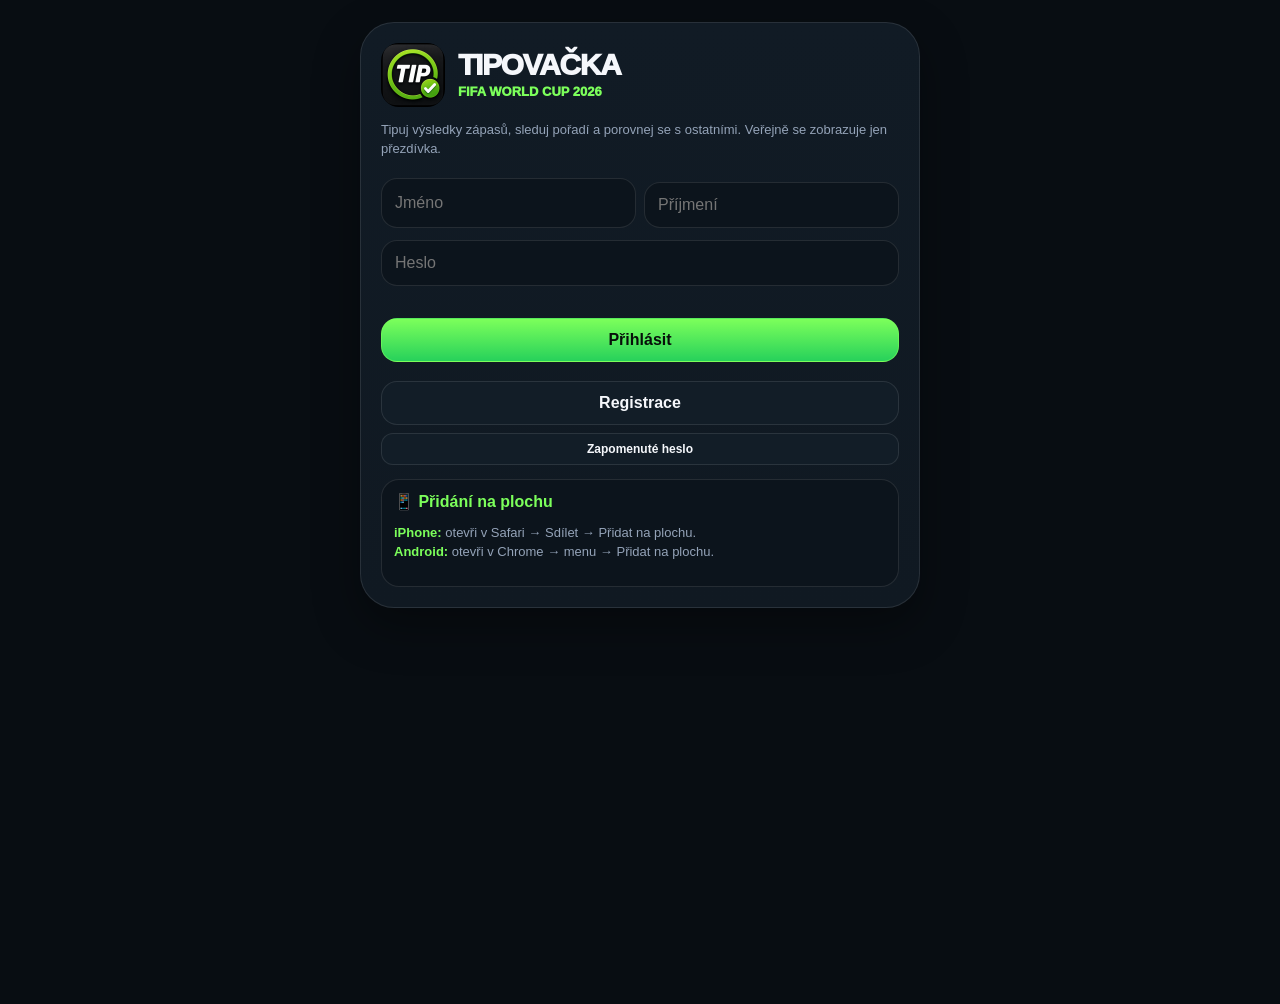
==== public/index.html @ 7864eb92 "Add files via upload" ====
<!doctype html>
<html lang="cs"><head><meta charset="utf-8"><meta name="viewport" content="width=device-width,initial-scale=1,maximum-scale=1,user-scalable=no,viewport-fit=cover"><meta name="theme-color" content="#080d12"><title>Tipovačka MS 2026</title><link rel="manifest" href="manifest.json?v=62"><link rel="icon" href="favicon.ico?v=62"><link rel="icon" type="image/png" sizes="32x32" href="icons/favicon-32.png?v=62"><link rel="apple-touch-icon" sizes="180x180" href="icons/apple-touch-icon.png?v=62"><style>
:root{--bg:#080d12;--bg2:#0b1118;--panel:#101922;--panel2:#0e171f;--card:#111b25;--text:#f5f7fb;--muted:#94a3b8;--line:rgba(255,255,255,.10);--green:#27d15b;--green2:#7cff5b;--danger:#ff5b6b;--warn:#ffd166;--shadow:0 18px 46px rgba(0,0,0,.35);--radius:24px}*{box-sizing:border-box}html,body{margin:0;min-height:100%;background:var(--bg);color:var(--text);font-family:-apple-system,BlinkMacSystemFont,"SF Pro Display","Segoe UI",Arial,sans-serif}body{padding-bottom:104px}.app{max-width:1100px;margin:0 auto}.hide{display:none!important}button,input,select,textarea{font:inherit}button{cursor:pointer}.muted,.note{color:var(--muted)}.note{font-size:13px;line-height:1.45}.top{position:sticky;top:0;z-index:30;background:linear-gradient(180deg,#070c12,#081018);border-bottom:1px solid rgba(124,255,91,.22);box-shadow:0 12px 36px rgba(0,0,0,.38);padding:12px 14px 10px}.top-inner{max-width:1100px;margin:auto;display:grid;grid-template-columns:minmax(0,1fr) auto;gap:14px;align-items:center}.brand{display:flex;align-items:center;gap:13px;min-width:0}.brand img{width:58px;height:58px;border-radius:16px;object-fit:cover;flex:0 0 auto}.brand-title{font-size:31px;line-height:.96;font-weight:950;letter-spacing:-.045em;text-transform:uppercase;white-space:nowrap}.brand-sub{font-size:15px;color:var(--green2);font-weight:950;text-transform:uppercase;white-space:nowrap;overflow:hidden;text-overflow:ellipsis;margin-top:5px}.header-meta{display:flex;align-items:center;justify-content:flex-end;gap:18px;text-align:right}.meta-block{min-width:0}.meta-label{font-size:11px;color:var(--muted);font-weight:800;text-transform:uppercase;letter-spacing:.08em}.meta-value{font-size:17px;font-weight:950;line-height:1.1;white-space:nowrap;overflow:hidden;text-overflow:ellipsis;max-width:180px}.meta-value.green{color:var(--green2)}.top-stats{grid-column:1/-1;display:grid;grid-template-columns:repeat(4,1fr);border-top:1px solid var(--line);padding-top:11px;margin-top:2px}.stat-chip{text-align:center;border-right:1px solid var(--line);min-width:0}.stat-chip:last-child{border-right:0}.stat-chip strong{display:block;color:var(--green2);font-size:18px;line-height:1.1}.stat-chip span{display:block;color:var(--muted);font-size:11px;margin-top:3px}.card{background:linear-gradient(180deg,var(--card),var(--panel2));border:1px solid var(--line);border-radius:var(--radius);box-shadow:none;padding:16px;margin:12px 14px}.cards{display:grid;grid-template-columns:repeat(3,1fr);gap:12px;margin:14px}.mini{margin:0}.mini b{font-size:26px;color:#fff}.mini span{display:block;color:var(--muted);font-size:12px;margin-top:4px}.title{font-size:22px;font-weight:950;letter-spacing:-.02em;margin:0 0 12px}.section-title{font-size:20px;font-weight:950;margin:4px 14px 0}.input{width:100%;border:1px solid var(--line);background:#0c141c;color:var(--text);border-radius:16px;padding:13px;margin:6px 0;outline:none}.input:focus{border-color:rgba(124,255,91,.75);box-shadow:0 0 0 4px rgba(39,209,91,.12)}textarea.input{min-height:120px}.btn{border:1px solid var(--line);border-radius:16px;padding:12px 14px;background:#121d27;color:var(--text);font-weight:900}.btn.primary,.btn.active{background:linear-gradient(180deg,var(--green2),var(--green));color:#07100a;border-color:rgba(124,255,91,.55)}.btn.danger{background:rgba(255,91,107,.14);color:#ff9aa4}.btn.good{background:rgba(39,209,91,.14);color:var(--green2)}.btn.small{padding:8px 10px;border-radius:12px;font-size:12px}.btn:disabled{opacity:.45;cursor:not-allowed}.full{width:100%}.grid2{display:grid;grid-template-columns:1fr 1fr;gap:8px}.grid3{display:grid;grid-template-columns:repeat(3,1fr);gap:8px}.notice{border:1px solid rgba(246,193,75,.35);background:rgba(246,193,75,.10);color:#ffe0a3;border-radius:18px;padding:12px;line-height:1.45}.ok{border-color:rgba(39,209,91,.35);background:rgba(39,209,91,.12);color:var(--green2)}.bad{border-color:rgba(255,91,107,.35);background:rgba(255,91,107,.12);color:#ff9aa4}.login{min-height:100vh;display:grid;place-items:center;padding:18px}.login-card{width:100%;max-width:500px;background:linear-gradient(180deg,var(--card),var(--panel));border:1px solid var(--line);border-radius:34px;box-shadow:var(--shadow);padding:20px}.login-logo{display:block;width:92px;height:92px;border-radius:24px;margin:0 auto 12px}.center{text-align:center}.filters-card{padding:12px}.filter-grid{display:grid;grid-template-columns:repeat(5,1fr);gap:7px}.filter-grid .btn{padding:9px 6px;font-size:12px;border-radius:14px}.phase-select{margin-top:8px}.match{position:relative;border:1px solid var(--line);border-radius:24px;padding:14px;margin:12px 0;background:#0e1720}.match.tipped{border-color:rgba(39,209,91,.42)}.match-state{position:absolute;right:12px;top:12px;font-size:11px;font-weight:950;border-radius:999px;padding:5px 9px;background:rgba(255,255,255,.07);color:var(--muted)}.match.tipped .match-state{background:rgba(39,209,91,.16);color:var(--green2)}.match-head{display:flex;gap:8px;align-items:center;justify-content:space-between;padding-right:82px}.badge{display:inline-flex;border-radius:999px;padding:5px 10px;font-size:12px;font-weight:900}.open{background:rgba(39,209,91,.14);color:var(--green2)}.locked{background:rgba(246,193,75,.14);color:#ffd987}.done{background:rgba(148,163,184,.16);color:#cbd5e1}.teams{display:grid;grid-template-columns:1fr auto 1fr;gap:10px;align-items:center;margin:16px 0}.team{text-align:center;font-weight:950}.flag{font-size:32px;margin-bottom:4px}.score{font-size:26px;font-weight:950;color:var(--green2);min-width:54px;text-align:center}.exact{display:grid;grid-template-columns:1fr auto 1fr;gap:8px;align-items:center;margin-bottom:14px}.stepper{display:grid;grid-template-columns:auto 1fr auto;gap:6px;align-items:center}.stepper button{padding:10px 12px}.stepper-value{text-align:center;background:var(--bg);border:1px solid var(--line);border-radius:14px;padding:10px;font-weight:950}.saved-tip{margin-top:12px;border:1px solid rgba(39,209,91,.30);background:rgba(39,209,91,.10);color:var(--green2);border-radius:16px;padding:10px;text-align:center;font-weight:900}.tip-actions{margin-top:12px}.others{margin-top:10px;background:#090f15;border:1px solid var(--line);border-radius:16px;padding:10px}.others-row{display:flex;justify-content:space-between;border-bottom:1px solid var(--line);padding:7px 0}.others-row:last-child{border-bottom:0}.win{color:var(--green2)}.exact-hit{color:#ffd987}.bottom{position:fixed;bottom:10px;left:50%;transform:translateX(-50%);width:min(980px,calc(100% - 16px));display:grid;grid-template-columns:repeat(5,1fr);gap:6px;padding:8px;background:rgba(13,20,27,.92);border:1px solid var(--line);backdrop-filter:blur(20px);box-shadow:var(--shadow);border-radius:24px;z-index:40}.bottom button{height:58px;border:0;background:transparent;color:var(--muted);border-radius:18px;display:flex;flex-direction:column;align-items:center;justify-content:center;gap:4px;font-size:11px;font-weight:900}.bottom .on{background:linear-gradient(180deg,rgba(39,209,91,.18),rgba(39,209,91,.08));box-shadow:inset 0 0 0 1px rgba(124,255,91,.20);color:var(--green2)}.bottom svg{width:23px;height:23px;stroke:currentColor;fill:none;stroke-width:2.35;stroke-linecap:round;stroke-linejoin:round}.rank{display:flex;align-items:center;gap:12px;border-bottom:1px solid var(--line);padding:12px 0}.rank:last-child{border-bottom:0}.grow{flex:1;min-width:0}.points{font-weight:950;font-size:18px;color:var(--green2)}.medal{font-size:28px;width:40px;text-align:center;flex:0 0 auto}.public-name{font-weight:950}.role{display:inline-flex;border-radius:999px;border:1px solid var(--line);padding:4px 8px;font-size:12px;font-weight:900}.role.admin,.role.superadmin{color:#ffd987}.role.player{color:var(--green2)}.profile-head{display:flex;align-items:center;gap:14px}.profile-head img{width:76px;height:76px;border-radius:22px}.profile-name{font-size:30px;font-weight:950;letter-spacing:-.04em}.profile-grid{display:grid;grid-template-columns:repeat(4,1fr);gap:10px}.profile-stat{background:#0c141c;border:1px solid var(--line);border-radius:20px;padding:14px}.profile-stat b{font-size:24px;color:var(--green2)}.profile-stat span{display:block;color:var(--muted);font-size:12px;margin-top:4px}.admin-list{display:grid;gap:10px}.admin-row{border:1px solid var(--line);border-radius:18px;padding:12px;background:#0c141c}.admin-actions{display:flex;flex-wrap:wrap;gap:6px;margin-top:10px}.table-wrap{overflow:auto}.server-error{max-width:780px;margin:18px auto}.server-error code{background:#05090d;border:1px solid var(--line);border-radius:8px;padding:2px 5px}@media(max-width:760px){body{padding-bottom:96px}.top{padding:10px 10px 8px}.top-inner{grid-template-columns:1fr;gap:8px}.brand img{width:52px;height:52px}.brand-title{font-size:25px}.brand-sub{font-size:12px}.header-meta{justify-content:space-between;text-align:left;background:rgba(255,255,255,.035);border:1px solid var(--line);border-radius:16px;padding:9px 10px;gap:8px}.meta-label{font-size:9px}.meta-value{font-size:14px;max-width:145px}.top-stats{padding-top:9px}.stat-chip strong{font-size:15px}.stat-chip span{font-size:9px}.cards{grid-template-columns:1fr}.card{margin:10px;padding:13px}.grid2,.grid3{grid-template-columns:1fr}.filter-grid{grid-template-columns:repeat(3,1fr)}.match-head{display:block;padding-right:72px}.teams{gap:6px}.team{font-size:12px}.flag{font-size:28px}.score{font-size:22px}.profile-grid{grid-template-columns:repeat(2,1fr)}.bottom{bottom:8px;width:calc(100% - 12px);padding:7px}.bottom button{height:58px;font-size:10px}.bottom svg{width:22px;height:22px}}

/* v33 UX fixes */
html{touch-action:manipulation;-webkit-text-size-adjust:100%}button,.btn,.stepper button{touch-action:manipulation;-webkit-tap-highlight-color:transparent;user-select:none}
.login-card .btn.full{margin-top:9px}.login-card .btn.primary.full{margin-top:14px}
.login-brand{display:flex;align-items:center;justify-content:center;gap:13px;margin-bottom:14px}.login-brand img{width:64px;height:64px;border-radius:18px}.login-brand-title{font-size:30px;font-weight:950;letter-spacing:-.045em;text-transform:uppercase;line-height:.95}.login-brand-sub{font-size:13px;color:var(--green2);font-weight:950;text-transform:uppercase;margin-top:4px}.section-title{display:none!important}
.rank-table{display:grid;gap:0}.rank-head,.rank-row{display:grid;grid-template-columns:44px minmax(0,1fr) 54px 44px 44px 64px;gap:8px;align-items:center;border-bottom:1px solid var(--line);padding:10px 0}.rank-head{color:var(--muted);font-size:11px;font-weight:900;text-transform:uppercase;letter-spacing:.05em}.rank-row:last-child{border-bottom:0}.rank-nick{font-weight:950;white-space:nowrap;overflow:hidden;text-overflow:ellipsis}.rank-cell{text-align:right;font-weight:900}.rank-total{color:var(--green2);font-size:17px}.profile-list{display:grid;gap:9px}.profile-item{display:flex;justify-content:space-between;gap:12px;border-bottom:1px solid var(--line);padding:10px 0}.profile-item:last-child{border-bottom:0}.profile-item span{color:var(--muted)}.profile-item b{text-align:right;white-space:nowrap;overflow:hidden;text-overflow:ellipsis;max-width:65%}.rules-content{line-height:1.65;color:#d9e2ec}.rules-content h1,.rules-content h2,.rules-content h3{color:white}.rules-content ul{padding-left:20px}.match-state{top:48px}.match-head{padding-right:0!important}.badge.open{background:rgba(39,209,91,.12);color:var(--green2)}
.bottom{grid-template-columns:repeat(auto-fit,minmax(0,1fr))!important}
@media(max-width:760px){.rank-head,.rank-row{grid-template-columns:34px minmax(0,1fr) 42px 34px 34px 50px;gap:5px}.rank-head{font-size:9px}.rank-nick{font-size:14px}.rank-cell{font-size:12px}.rank-total{font-size:14px}.login-brand img{width:58px;height:58px}.login-brand-title{font-size:25px}.match-state{top:44px}}

/* v34 fixes */
.loader{display:inline-flex;align-items:center;gap:8px}.loader:after{content:"";width:14px;height:14px;border:2px solid rgba(7,16,10,.35);border-top-color:#07100a;border-radius:50%;animation:spin .7s linear infinite}@keyframes spin{to{transform:rotate(360deg)}}
.btn.is-loading{opacity:.85;pointer-events:none}.btn.is-loading:after{content:"";display:inline-block;width:14px;height:14px;margin-left:8px;border:2px solid currentColor;border-right-color:transparent;border-radius:50%;vertical-align:-2px;animation:spin .7s linear infinite}
.match-state{display:none!important}.badge.open{background:rgba(39,209,91,.13)!important;color:var(--green2)!important}
.top-stats .stat-chip strong small{font-size:.65em;color:#b8c4ce;font-weight:850}.profile-list.compact .profile-item{padding:8px 0}.profile-list.compact .optional{display:none}
.rank-card{padding-top:0}.rank-table-wrap{max-height:calc(100vh - 260px);overflow:auto;-webkit-overflow-scrolling:touch}.rank-head{position:sticky;top:0;z-index:2;background:#111b25;border-bottom:1px solid rgba(124,255,91,.35)}
.rank-head,.rank-row{grid-template-columns:38px minmax(0,1fr) 68px 58px 58px 70px}.rank-cell small{display:block;color:var(--muted);font-size:10px;font-weight:800}.winner-hit{color:var(--green2)}.exact-hit2{color:#ffd987}.rank-nick{min-width:0}
.phase-tools{display:grid;gap:10px}.phase-row{display:grid;grid-template-columns:1.2fr 1fr 1fr auto;gap:8px;align-items:center;border:1px solid var(--line);border-radius:16px;padding:10px;background:#0c141c}.phase-row b{white-space:nowrap;overflow:hidden;text-overflow:ellipsis}
@media(max-width:760px){.rank-head,.rank-row{grid-template-columns:30px minmax(0,1fr) 50px 40px 40px 52px;gap:4px}.rank-head{font-size:8.5px}.rank-cell small{font-size:8px}.phase-row{grid-template-columns:1fr;gap:6px}.phase-row .btn{width:100%}}

/* v36 polish: profile, ranking, dashboard */
.stat-chip strong small{color:var(--green2);font-size:.86em;font-weight:950}.rank-table-wrap{max-height:calc(100vh - 230px);overflow:auto;border-radius:18px}.rank-head{position:sticky;top:0;z-index:3;background:linear-gradient(180deg,#111b25,#0f1923);border-bottom:1px solid rgba(124,255,91,.24)}.rank-row.my-row{background:rgba(39,209,91,.075);border-radius:14px;padding-left:6px;padding-right:6px}.rank-row.my-row .rank-nick:after{content:"  • já";color:var(--green2);font-size:11px}.profile-hero{display:grid;gap:12px}.profile-nick{font-size:34px;font-weight:950;letter-spacing:-.04em;line-height:1}.profile-real{color:var(--muted);font-size:14px}.profile-data{display:grid;grid-template-columns:1fr 1fr;gap:10px}.data-row{background:#0c141c;border:1px solid var(--line);border-radius:16px;padding:12px;min-width:0}.data-row span{display:block;color:var(--muted);font-size:11px;font-weight:850;text-transform:uppercase;letter-spacing:.06em}.data-row b{display:block;margin-top:4px;white-space:nowrap;overflow:hidden;text-overflow:ellipsis}.role-chip{display:inline-flex;align-items:center;border:1px solid rgba(124,255,91,.24);background:rgba(39,209,91,.11);color:var(--green2);border-radius:999px;padding:6px 10px;font-weight:950}.admin-summary{display:grid;grid-template-columns:repeat(4,1fr);gap:10px}.admin-summary .mini{background:#0c141c;border:1px solid var(--line);border-radius:18px;padding:12px}.btn.loading{position:relative;color:transparent!important;pointer-events:none}.btn.loading:after{content:"";position:absolute;left:50%;top:50%;width:18px;height:18px;margin:-9px 0 0 -9px;border:3px solid rgba(255,255,255,.35);border-top-color:#07100a;border-radius:50%;animation:spin .75s linear infinite}@keyframes spin{to{transform:rotate(360deg)}}@media(max-width:760px){.profile-data{grid-template-columns:1fr}.admin-summary{grid-template-columns:1fr 1fr}.rank-table-wrap{max-height:calc(100vh - 205px)}}

/* v37: polish ranking/admin/flicker */
.rank-head{font-size:11px!important;letter-spacing:.02em!important;text-transform:none!important}
.rank-head small{font-size:9px!important;color:var(--muted)!important;font-weight:700!important}
.rank-row.my-row{background:transparent!important;box-shadow:none!important;border-left:0!important}
.rank-row.my-row .rank-nick,.rank-row.my-row .rank-total{color:var(--green2)!important}
.rank-row.my-row .medal{color:var(--green2)!important}
.brand img,.tipmark{background:transparent!important;box-shadow:none!important}
.admin-tabs{display:grid;grid-template-columns:repeat(3,1fr);gap:8px;margin-bottom:12px}
.admin-tabs .btn{font-size:12px;padding:10px 8px;border-radius:14px}
.admin-panel{display:none}.admin-panel.active{display:block}
.todo-match{border:1px solid var(--line);border-radius:18px;background:#0b141c;padding:12px;margin:10px 0}
.todo-match b{display:block;margin-bottom:4px}.setting-grid{display:grid;grid-template-columns:1fr 1fr;gap:8px}.save-note{display:none;margin-top:8px}.save-note.show{display:block}
@media(max-width:760px){.rank-head{font-size:9px!important}.rank-head small{font-size:8px!important}.rank-row{grid-template-columns:34px minmax(92px,1fr) 46px 38px 38px 48px!important}.admin-tabs{grid-template-columns:1fr 1fr}.setting-grid{grid-template-columns:1fr}}

/* v38 admin stability and ranking polish */
.btn{position:relative;transition:transform .08s ease, opacity .12s ease, background .12s ease}.btn:active,.btn.busy{transform:scale(.97);opacity:.78}.btn.busy{cursor:wait}.admin-tabs{position:sticky;top:142px;z-index:5;background:#0b1118;padding:8px 0;margin:-4px 0 12px;display:flex;gap:8px;overflow:auto}.admin-tab.active{background:linear-gradient(180deg,var(--green2),var(--green));color:#07100a}.admin-panel{display:none}.admin-panel.active{display:block}.admin-summary{display:grid;grid-template-columns:repeat(4,1fr);gap:10px}.todo-match{border:1px solid var(--line);border-radius:18px;padding:12px;margin:10px 0;background:rgba(255,255,255,.025)}
.rank-card,.rank-table-wrap{overflow:auto}.rank-table{min-width:560px}.rank-head,.rank-row{display:grid;grid-template-columns:46px minmax(120px,1fr) 78px 58px 62px 62px;align-items:center;gap:6px}.rank-head{position:sticky;top:142px;z-index:3;background:#0b1118;border-bottom:1px solid var(--line);padding:8px 4px;color:var(--muted);font-size:10px;line-height:1.05;text-transform:uppercase;letter-spacing:.03em}.rank-row{border-bottom:1px solid var(--line);padding:10px 4px}.rank-row.my-row{background:transparent!important;color:var(--green2)}.rank-row.my-row .rank-nick,.rank-row.my-row .rank-total{color:var(--green2)}.rank-nick{font-weight:950;white-space:nowrap;overflow:hidden;text-overflow:ellipsis}.rank-cell{text-align:center;font-weight:850;font-size:13px}.rank-total{font-size:16px;font-weight:950}.medal{text-align:center;font-size:20px}.points{color:var(--green2)}
@media(max-width:720px){.admin-summary{grid-template-columns:repeat(2,1fr)}.admin-tabs{top:166px}.rank-head{top:166px}.rank-table{min-width:500px}.rank-head,.rank-row{grid-template-columns:38px minmax(105px,1fr) 70px 50px 54px 54px}.rank-head{font-size:9px}.rank-cell{font-size:12px}.rank-total{font-size:15px}.medal{font-size:18px}}


/* v39: pořadí + dashboard finální korekce */
.top-stats .stat-chip strong,
.top-stats .stat-chip strong small{
  color:var(--green2)!important;
  font-size:18px!important;
  line-height:1.1!important;
  font-weight:950!important;
}
.top-stats .stat-chip span{font-size:11px!important;color:var(--muted)!important}
.rank-card,.rank-table-wrap{
  overflow:auto!important;
  border-radius:18px!important;
  max-height:calc(100vh - 220px)!important;
}
.rank-table{min-width:520px!important}
.rank-head,.rank-row{
  display:grid!important;
  grid-template-columns:38px minmax(120px,1fr) 66px 48px 54px 54px!important;
  gap:5px!important;
  align-items:center!important;
}
.rank-head{
  position:sticky!important;
  top:0!important;
  z-index:5!important;
  background:#0b1118!important;
  border-bottom:1px solid rgba(124,255,91,.24)!important;
  padding:7px 6px!important;
  font-size:8.5px!important;
  line-height:1.05!important;
  letter-spacing:0!important;
  text-transform:uppercase!important;
  color:#8fa0b2!important;
  white-space:normal!important;
}
.rank-head div{text-align:center!important;overflow:hidden!important;text-overflow:ellipsis!important}
.rank-head div:nth-child(2){text-align:left!important}
.rank-row{
  padding:10px 6px!important;
  border-bottom:1px solid var(--line)!important;
  border-radius:0!important;
}
.rank-row.my-row{
  background:rgba(39,209,91,.12)!important;
  color:var(--text)!important;
  box-shadow:inset 3px 0 0 var(--green2)!important;
}
.rank-row.my-row .rank-nick,
.rank-row.my-row .rank-total,
.rank-row.my-row .rank-cell,
.rank-row.my-row .medal{color:var(--green2)!important}
.rank-row.my-row .rank-nick:after{content:""}
.rank-nick{font-size:14px!important;font-weight:950!important;white-space:nowrap!important;overflow:hidden!important;text-overflow:ellipsis!important}
.rank-cell{font-size:12px!important;text-align:center!important;font-weight:850!important;white-space:nowrap!important}
.rank-total{font-size:14px!important;font-weight:950!important;color:var(--green2)!important}
.medal{font-size:18px!important;width:auto!important;text-align:center!important}
@media(max-width:760px){
  .top-stats .stat-chip strong,.top-stats .stat-chip strong small{font-size:15px!important}
  .top-stats .stat-chip span{font-size:9px!important}
  .rank-table-wrap{max-height:calc(100vh - 205px)!important}
  .rank-table{min-width:500px!important}
  .rank-head,.rank-row{grid-template-columns:34px minmax(110px,1fr) 62px 44px 50px 50px!important;gap:4px!important}
  .rank-head{font-size:7.8px!important;padding:6px 4px!important}
  .rank-nick{font-size:13px!important}.rank-cell{font-size:11px!important}.rank-total{font-size:13px!important}.medal{font-size:17px!important}
}


/* v40: mobilní pořadí, stabilnější přepínání, sjednocené dashboard čísla */
.stat-chip strong{font-size:18px!important;color:var(--green2)!important;font-weight:950!important}.stat-chip span{font-size:10px!important;line-height:1.15!important}.rank-table-wrap{overflow:hidden!important}.rank-table{width:100%!important;min-width:0!important}.rank-head,.rank-row{grid-template-columns:30px minmax(0,1fr) 44px 34px 44px 48px!important;gap:5px!important;padding:8px 0!important}.rank-head{position:sticky!important;top:0!important;z-index:2!important;background:#0f1923!important;color:#8d99a8!important;font-size:8px!important;line-height:1.05!important;letter-spacing:0!important;text-transform:none!important;border-bottom:1px solid rgba(124,255,91,.22)!important}.rank-row{font-size:12px!important}.rank-nick{font-size:13px!important;min-width:0!important;white-space:nowrap!important;overflow:hidden!important;text-overflow:ellipsis!important}.rank-cell{font-size:12px!important;text-align:center!important}.rank-total{font-size:14px!important;color:var(--green2)!important;font-weight:950!important}.medal{font-size:13px!important;width:auto!important;min-width:0!important}.my-row{background:rgba(39,209,91,.12)!important;box-shadow:inset 3px 0 0 var(--green2)!important;border-radius:12px!important;padding-left:4px!important;padding-right:4px!important}.my-row .rank-nick,.my-row .rank-cell{color:#eaffea!important}.admin-tabs{display:flex;gap:8px;overflow:auto;padding-bottom:6px}.admin-panel{display:none}.admin-panel.active{display:block}.btn.busy,.btn.is-loading{opacity:.75;transform:scale(.98)}.bottom{grid-template-columns:repeat(auto-fit,minmax(0,1fr))!important}
@media(max-width:760px){.rank-head,.rank-row{grid-template-columns:26px minmax(70px,1fr) 38px 30px 38px 42px!important;gap:4px!important}.rank-head{font-size:7.5px!important}.rank-row{font-size:11px!important}.rank-nick{font-size:12px!important}.rank-cell{font-size:11px!important}.rank-total{font-size:13px!important}.card:has(.rank-table-wrap){padding:8px!important;margin-left:6px!important;margin-right:6px!important}.stat-chip strong{font-size:15px!important}.stat-chip span{font-size:8.5px!important}}

/* v41 match count chips */
.count-strip{display:grid;grid-template-columns:repeat(3,1fr);gap:8px;margin-top:10px}.count-chip{border:1px solid var(--line);background:rgba(255,255,255,.035);border-radius:14px;padding:9px 8px;text-align:center}.count-chip b{display:block;color:var(--green2);font-size:16px}.count-chip span{display:block;color:var(--muted);font-size:10px;margin-top:2px}.rank-table th{font-size:10px!important;line-height:1.05!important;padding:7px 3px!important}.rank-table td{font-size:12px!important;padding:8px 3px!important}.rank-table .nick{max-width:118px;overflow:hidden;text-overflow:ellipsis;white-space:nowrap}.rank-table .me-row{background:rgba(39,209,91,.12)!important;color:#fff!important;box-shadow:inset 3px 0 0 var(--green)}
@media(max-width:720px){.count-strip{grid-template-columns:repeat(3,1fr);gap:6px}.count-chip{padding:7px 4px}.count-chip b{font-size:13px}.count-chip span{font-size:9px}.rank-table th{font-size:9px!important}.rank-table td{font-size:11px!important}.rank-table .nick{max-width:92px}}

/* v42 instructions, schedule counters, login header */
.login{align-items:start;padding-top:18px}.login-card{max-width:560px}.login-brand{justify-content:flex-start!important;text-align:left!important}.login-brand img{flex:0 0 auto}.login-actions{display:grid;gap:10px;margin-top:12px}.install-help{margin-top:14px;background:#0c141c;border:1px solid var(--line);border-radius:18px;padding:12px}.install-help h3{margin:0 0 8px;font-size:16px}.install-help ol{margin:8px 0 0;padding-left:20px;color:#d9e2ec;line-height:1.55}.pay-box{border:1px solid rgba(124,255,91,.28);background:rgba(39,209,91,.10);border-radius:18px;padding:12px;margin-top:12px}.pay-code{font-size:18px;font-weight:950;color:var(--green2);letter-spacing:.02em}.schedule-counts{display:grid;grid-template-columns:repeat(4,1fr);gap:8px;margin-top:10px}.count-pill{border:1px solid var(--line);background:#0b131b;border-radius:15px;padding:9px;text-align:center}.count-pill b{display:block;color:var(--green2);font-size:17px}.count-pill span{display:block;color:var(--muted);font-size:10px;font-weight:850;text-transform:uppercase;letter-spacing:.04em}.rank-head{font-size:8px!important;text-transform:none!important;letter-spacing:0!important}.rank-row.my-row{background:rgba(39,209,91,.10)!important;border-radius:12px}.rank-row.my-row .rank-nick:after{content:""!important}.stat-chip strong{color:var(--green2)!important;font-size:18px!important}.stat-chip span{font-size:10px!important}.admin-note{font-size:12px;color:var(--muted);margin-top:8px}.rules-content .highlight{color:var(--green2);font-weight:900}.match-list-note{margin-top:10px}.phase-divider{margin:14px 0 8px;color:var(--green2);font-size:13px;font-weight:950;text-transform:uppercase;letter-spacing:.05em}
@media(max-width:760px){.schedule-counts{grid-template-columns:repeat(2,1fr)}.login{padding:10px}.login-brand-title{font-size:28px}.install-help{font-size:13px}.rank-head,.rank-row{grid-template-columns:28px minmax(0,1fr) 48px 36px 36px 48px!important}.rank-head{font-size:7.5px!important}.rank-cell{font-size:12px!important}.rank-total{font-size:13px!important}.stat-chip strong{font-size:16px!important}.stat-chip span{font-size:9px!important}}

/* v43 final UX fixes */
.login{place-items:start center;padding-top:22px}.login-card{margin-top:0}.login-install{margin-top:14px;border:1px solid var(--line);background:#0c141c;border-radius:18px;padding:12px}.login-install b{color:var(--green2)}.login-actions{margin-top:12px}.rules-content h2{margin:22px 0 8px;font-size:20px;color:#fff}.rules-content h3{margin:16px 0 6px;font-size:16px;color:var(--green2)}.rules-content p,.rules-content li{line-height:1.55}.rules-content ul,.rules-content ol{padding-left:20px}.rules-content .rules-toc{display:grid;grid-template-columns:repeat(2,1fr);gap:8px;margin:12px 0}.rules-content .rules-toc a{display:block;text-decoration:none;color:var(--green2);background:rgba(39,209,91,.10);border:1px solid rgba(39,209,91,.20);border-radius:14px;padding:9px 10px;font-weight:850}.rules-content .example{background:#070c12;border:1px solid var(--line);border-radius:16px;padding:10px 12px;margin:8px 0}.rules-content table{width:100%;border-collapse:collapse;margin-top:10px}.rules-content th,.rules-content td{border-bottom:1px solid var(--line);padding:8px 6px;text-align:left}.pay-card .pay-code{font-size:20px}.top-stats .stat-chip strong,.top-stats .stat-chip strong small{font-size:18px!important;line-height:1.1!important;color:var(--green2)!important}.top-stats .stat-chip strong small{font-weight:950!important}.schedule-counts{display:grid;grid-template-columns:repeat(4,1fr);gap:8px;margin-top:10px}.schedule-counts .count-pill{background:#0b131b;border:1px solid var(--line);border-radius:16px;padding:10px;text-align:center}.schedule-counts b{display:block;color:var(--green2);font-size:18px}.schedule-counts span{display:block;color:var(--muted);font-size:11px;margin-top:3px}.phase-breakdown{display:grid;grid-template-columns:repeat(3,1fr);gap:7px;margin-top:8px}.phase-pill{background:#0b131b;border:1px solid var(--line);border-radius:14px;padding:8px;text-align:center}.phase-pill b{display:block;font-size:12px;color:#fff;white-space:nowrap;overflow:hidden;text-overflow:ellipsis}.phase-pill span{font-size:11px;color:var(--green2)}.rank-table-wrap{overflow:hidden}.rank-table{min-width:0;width:100%;font-size:13px}.rank-head,.rank-row{display:grid;grid-template-columns:30px minmax(0,1fr) 38px 38px 52px;align-items:center;gap:4px}.rank-head{position:sticky;top:0;background:#0b131b;z-index:2;border-bottom:1px solid var(--line);font-size:9px!important;text-transform:uppercase;letter-spacing:.04em;color:var(--muted);font-weight:850}.rank-head div{padding:7px 2px}.rank-row{border-bottom:1px solid var(--line);min-height:42px}.rank-row.my-row{background:rgba(39,209,91,.12);box-shadow:inset 3px 0 0 var(--green2)}.rank-row .medal{font-size:15px;width:auto}.rank-nick{white-space:nowrap;overflow:hidden;text-overflow:ellipsis;font-weight:900}.rank-cell{text-align:center;font-size:12px;font-weight:850;color:#dce6ef}.rank-total{color:var(--green2)!important;font-size:15px!important;font-weight:950!important}.rank-legend{margin-top:10px;font-size:12px;color:var(--muted);line-height:1.45}.rank-legend b{color:var(--green2)}
@media(max-width:760px){.rules-content .rules-toc{grid-template-columns:1fr}.schedule-counts{grid-template-columns:repeat(2,1fr)}.phase-breakdown{grid-template-columns:repeat(2,1fr)}.rank-head,.rank-row{grid-template-columns:26px minmax(78px,1fr) 34px 34px 46px}.rank-table{font-size:12px}.rank-head{font-size:8px!important}.rank-cell{font-size:11px}.rank-total{font-size:14px!important}.top-stats .stat-chip strong,.top-stats .stat-chip strong small{font-size:15px!important}}

/* v45: button feedback, fixed mobile ranking columns */
.btn{transition:transform .12s ease, opacity .12s ease, box-shadow .12s ease, filter .12s ease}
.btn:active{transform:scale(.965)!important;filter:brightness(1.12)}
.btn.busy,.btn.loading,.btn.is-loading{opacity:.92!important;pointer-events:none!important;position:relative!important;box-shadow:0 0 0 3px rgba(39,209,91,.16)!important;filter:brightness(1.08)!important}
.btn.busy:after,.btn.loading:after,.btn.is-loading:after{content:"";display:inline-block;width:13px;height:13px;margin-left:8px;border:2px solid currentColor;border-right-color:transparent;border-radius:50%;vertical-align:-2px;animation:spin .65s linear infinite}
.btn.flash-ok{box-shadow:0 0 0 3px rgba(39,209,91,.22)!important;transform:scale(.985)}
@keyframes tapPulse{0%{transform:scale(1)}50%{transform:scale(.975)}100%{transform:scale(1)}}
.btn.tap-feedback{animation:tapPulse .18s ease-out}
.rank-head,.rank-row{grid-template-columns:32px minmax(0,1fr) 36px 36px 52px!important}
.rank-head{font-size:9px!important;letter-spacing:0!important;text-transform:none!important}
.forgot-box{margin-top:10px;border:1px solid rgba(124,255,91,.22);background:rgba(39,209,91,.08);border-radius:16px;padding:11px}
@media(max-width:760px){.rank-head,.rank-row{grid-template-columns:28px minmax(0,1fr) 32px 32px 46px!important;gap:4px!important}.rank-head{font-size:8px!important}.rank-cell{font-size:12px!important}.rank-total{font-size:13px!important}}


/* v50: jasná odezva tlačítek bez mizení textu */
.btn.loading{color:inherit!important}
.btn.primary.loading{color:#07100a!important}
.btn.busy,.btn.loading,.btn.is-loading{opacity:.94!important;pointer-events:none!important;position:relative!important;transform:scale(.985)!important;filter:brightness(1.08)!important;box-shadow:0 0 0 3px rgba(39,209,91,.16)!important}
.btn.busy:after,.btn.loading:after,.btn.is-loading:after{content:"";display:inline-block;width:13px;height:13px;margin-left:8px;border:2px solid currentColor;border-right-color:transparent;border-radius:50%;vertical-align:-2px;animation:spin .7s linear infinite}
.btn.primary.busy:after,.btn.primary.loading:after,.btn.primary.is-loading:after{border-color:#07100a;border-right-color:transparent}
.admin-tabs{position:sticky;top:132px;z-index:12;background:#0b1118;padding:8px 0;display:flex;gap:7px;overflow:auto}
.admin-panel{scroll-margin-top:190px}

/* v51: čistší pořadí, oddělení tipnutých zápasů a lepší admin přidání zápasu */
.rank-table-wrap{overflow:hidden!important}
.rank-table{width:100%!important;min-width:0!important}
.rank-head,.rank-row{grid-template-columns:30px minmax(0,1fr) 38px 38px 52px!important;gap:4px!important}
.rank-head{font-size:8.5px!important;text-transform:uppercase!important;letter-spacing:.025em!important;color:#aab6c3!important;background:#0b131b!important;position:sticky!important;top:0!important;z-index:3!important}
.rank-row.my-row{background:rgba(39,209,91,.11)!important;box-shadow:inset 3px 0 0 var(--green2)!important;border-radius:12px!important}
.rank-nick{white-space:nowrap!important;overflow:hidden!important;text-overflow:ellipsis!important}
.rank-legend{margin:0 0 10px!important;padding:10px 12px!important;border:1px solid rgba(255,255,255,.08)!important;background:rgba(255,255,255,.035)!important;border-radius:16px!important;font-size:12px!important;color:var(--muted)!important;line-height:1.35!important}
.rank-legend b{color:var(--green2)!important}
.match.tipped{border-color:rgba(56,189,248,.46)!important;background:linear-gradient(180deg,rgba(14,23,32,.98),rgba(10,20,30,.96))!important}
.match.tipped .match-state{background:rgba(56,189,248,.16)!important;color:#7dd3fc!important;border:1px solid rgba(56,189,248,.22)!important}
.match.missing .match-state{background:rgba(255,209,102,.12)!important;color:#ffd987!important;border:1px solid rgba(255,209,102,.20)!important}
.match.tipped .saved-tip{border-color:rgba(56,189,248,.28)!important;background:rgba(56,189,248,.10)!important;color:#7dd3fc!important}
.match.tipped .stepper-value{border-color:rgba(56,189,248,.28)!important}
.admin-match-preview{display:grid;grid-template-columns:1fr auto 1fr;align-items:center;gap:8px;margin:10px 0;padding:12px;border:1px solid var(--line);border-radius:18px;background:#0b131b;text-align:center}
.admin-match-preview b{font-size:18px}.admin-match-preview span{display:block;color:var(--muted);font-size:12px;margin-top:3px}.admin-field-label{display:block;color:var(--muted);font-size:12px;font-weight:850;text-transform:uppercase;letter-spacing:.05em;margin-top:7px}
.add-match-help{margin-top:8px;border:1px solid rgba(56,189,248,.22);background:rgba(56,189,248,.08);color:#bdeafe;border-radius:16px;padding:10px;font-size:12px;line-height:1.45}
.top-stats .stat-chip strong{font-size:18px!important;color:var(--green2)!important}.top-stats .stat-chip span{font-size:10px!important}
@media(max-width:760px){.rank-head,.rank-row{grid-template-columns:24px minmax(0,1fr) 32px 32px 44px!important}.rank-head{font-size:7.5px!important}.rank-cell{font-size:11px!important}.rank-total{font-size:13px!important}.rank-row .medal{font-size:13px!important}.rank-legend{font-size:11px!important;padding:9px!important}.admin-match-preview{grid-template-columns:1fr auto 1fr;padding:10px}.admin-match-preview b{font-size:15px}}



/* v56: domů, notifikace, lepší texty */
.home-grid{display:grid;grid-template-columns:1.15fr .85fr;gap:12px;margin:12px 14px}.home-grid .card{margin:0}.home-hero{border-color:rgba(124,255,91,.20)!important;background:linear-gradient(135deg,#111c26,#0b1219)!important}.home-kicker{font-size:12px;color:var(--green2);font-weight:950;text-transform:uppercase;letter-spacing:.08em}.home-big{font-size:28px;font-weight:950;letter-spacing:-.04em;margin-top:4px}.home-actions{display:grid;grid-template-columns:1fr 1fr;gap:8px;margin-top:12px}.pay-list{display:grid;gap:8px;margin-top:10px}.pay-row{display:flex;justify-content:space-between;gap:12px;padding:9px 0;border-bottom:1px solid var(--line)}.pay-row:last-child{border-bottom:0}.pay-row span{color:var(--muted)}.pay-row b{text-align:right}.pay-code{font-size:18px!important;letter-spacing:.02em}.next-match-mini{display:grid;grid-template-columns:1fr auto 1fr;align-items:center;gap:8px;margin:12px 0;padding:12px;border:1px solid var(--line);border-radius:18px;background:rgba(255,255,255,.035)}.next-match-mini .team-mini{text-align:center;font-weight:950}.next-match-mini .flag{font-size:26px}.feed-item{border-top:1px solid var(--line);padding:10px 0}.feed-item:first-child{border-top:0;padding-top:0}.soft-alert{border:1px solid rgba(255,209,102,.28);background:rgba(255,209,102,.09);border-radius:18px;padding:12px}.soft-alert b{color:#ffdf9a}.notify-row{display:flex;gap:8px;align-items:center;justify-content:space-between;margin-top:10px}.tiny{font-size:12px;color:var(--muted);line-height:1.35}.btn.ghost{background:rgba(255,255,255,.04)}
@media(max-width:760px){.home-grid{grid-template-columns:1fr;margin:10px}.home-actions{grid-template-columns:1fr}.home-big{font-size:23px}.next-match-mini{grid-template-columns:1fr auto 1fr}.pay-row{display:block}.pay-row b{display:block;text-align:left;margin-top:3px}}


/* v60: login single field + compact live counts */
.live-counts{display:grid;grid-template-columns:repeat(3,1fr);gap:8px;margin-top:10px}
.live-counts>div{border:1px solid rgba(255,255,255,.10);background:linear-gradient(180deg,#0d1720,#0a1118);border-radius:16px;padding:10px;text-align:center;position:relative;overflow:hidden}
.live-counts>div:before{content:"";position:absolute;inset:0 0 auto 0;height:2px;background:linear-gradient(90deg,transparent,var(--green2),transparent);opacity:.65}
.live-counts b{display:block;color:var(--green2);font-size:18px;font-weight:950;line-height:1.05}
.live-counts span{display:block;color:var(--muted);font-size:10px;font-weight:850;text-transform:uppercase;margin-top:4px;letter-spacing:.02em}
.login-card .input+ .input{margin-top:10px}
@media(max-width:720px){.live-counts{grid-template-columns:1fr 1fr 1fr;gap:6px}.live-counts>div{padding:8px 4px}.live-counts b{font-size:15px}.live-counts span{font-size:8.5px}}
</style></head><body><div id="root"></div><script>
const API="/api";
let tok=localStorage.tip_token||"",me=null,data=null,page="home",msg="",filter="all",phase="all",betsFilter="all",timer=null;
let draftBets={},editingUntil=0;
const root=document.getElementById('root');
const esc=s=>String(s??"").replace(/[&<>\"]/g,m=>({"&":"&amp;","<":"&lt;",">":"&gt;","\"":"&quot;"}[m]));
const norm=s=>String(s||"").trim();
async function api(p,o={}){let h={"content-type":"application/json"};if(tok)h.authorization="Bearer "+tok;let r=await fetch(API+p,{...o,headers:h,cache:"no-store"});let txt=await r.text();let j={};try{j=txt?JSON.parse(txt):{}}catch{let hint=txt&&txt.trim().startsWith('<')?"/api vrací HTML místo JSON. Zkontroluj Cloudflare Pages: Functions directory musí být functions, D1 binding DB a public/_routes.json musí obsahovat /api a /api/*.":"Server nevrátil JSON.";throw Error(hint)};if(!r.ok)throw Error(j.error||"Chyba API");return j}
async function load(silent=false){try{if(tok){let m=await api('/me');me=m.user;data=await api('/app')}else{me=null;data=null}}catch(e){if(!silent)msg=e.message;localStorage.removeItem('tip_token');tok='';me=null;data=null}render()}
function startRealtime(){clearInterval(timer);timer=setInterval(refreshSilent,5000)}
async function refreshSilent(){if(!me||Date.now()<editingUntil)return;try{data=await api('/app');me=(await api('/me')).user;render()}catch(e){}}
document.addEventListener('visibilitychange',()=>{if(!document.hidden&&me)refreshSilent()});
function go(p){page=p;render()}function out(){localStorage.removeItem('tip_token');tok='';me=null;data=null;msg='';render()}
function sectionTitle(){return ({home:'Domů',tips:'Zápasy',rank:'Pořadí',rules:'Pravidla',profile:'Profil',bets:'Tipy všech',admin:'Admin'})[page]||'Domů'}
function competition(){let s=(data&&data.settings)||{};return {name:s.competition_name||'FIFA World Cup 2026',subtitle:s.competition_subtitle||'MS ve fotbale 2026'}}
function userName(){return me?(me.public_name||me.nick||me.full_name||'hráč'):'hráč'}
function userStats(){let st=(data&&data.meStats)||me||{},rank=(data&&data.ranking)||[],pos=rank.findIndex(x=>x.id==st.id)+1,pct=st.evaluated_count?Math.round(((st.hit_1||0)+(st.hit_3||0))/(st.evaluated_count||1)*100):0;return {st,pos,pct,ev:st.evaluated_count||0}}
function topbar(){if(!me||!data)return'';let c=competition(),u=userName(),{st,pos,pct,ev}=userStats();let total=st.tips_count||0;return `<header class=top><div class=top-inner><div class=brand><img src="app-icon.png?v=62" alt="TIP"><div><div class=brand-title>Tipovačka</div><div class=brand-sub>${esc(c.name)}</div></div></div><div class=header-meta><div class=meta-block><div class=meta-label>sekce</div><div class=meta-value>${esc(sectionTitle())}</div></div><div class=meta-block><div class=meta-label>přihlášen</div><div class="meta-value green">${esc(u)}</div></div></div><div class=top-stats><div class=stat-chip><strong>${pos||'—'}.</strong><span>místo</span></div><div class=stat-chip><strong>${st.points||0}</strong><span>bodů</span></div><div class=stat-chip><strong>${pct}%</strong><span>úspěšnost</span></div><div class=stat-chip><strong>${ev}/${total}</strong><span>vyhodnoceno / tipy</span></div></div></div></header>`}
function navIcon(k){return {home:'<svg viewBox="0 0 24 24"><path d="M3 11.5 12 4l9 7.5"/><path d="M5.5 10.5V20h13v-9.5"/><path d="M9.5 20v-6h5v6"/></svg>',tips:'<svg viewBox="0 0 24 24"><circle cx="12" cy="12" r="8"/><circle cx="12" cy="12" r="4"/><path d="M12 2v3M12 19v3M2 12h3M19 12h3"/></svg>',rank:'<svg viewBox="0 0 24 24"><path d="M8 21h8"/><path d="M12 17v4"/><path d="M7 4h10v4a5 5 0 0 1-10 0V4Z"/><path d="M7 6H4a3 3 0 0 0 3 5"/><path d="M17 6h3a3 3 0 0 1-3 5"/></svg>',profile:'<svg viewBox="0 0 24 24"><circle cx="12" cy="8" r="4"/><path d="M4 21a8 8 0 0 1 16 0"/></svg>',rules:'<svg viewBox="0 0 24 24"><path d="M6 3h9l3 3v15H6z"/><path d="M14 3v4h4"/><path d="M8 11h8M8 15h8M8 19h5"/></svg>',admin:'<svg viewBox="0 0 24 24"><path d="M12 3 20 6v6c0 5-3.5 8-8 9-4.5-1-8-4-8-9V6l8-3Z"/><path d="M9 12l2 2 4-5"/></svg>'}[k]||''}
function nav(){if(!me)return'';let admin=['admin','superadmin'].includes(me.role);let items=[['home','Domů'],['tips','Zápasy'],['rank','Pořadí'],['rules','Pravidla'],['profile','Profil'],['admin','Admin']];return `<nav class=bottom>${items.map(i=>i[0]=='admin'&&!admin?'':`<button class="${page==i[0]?'on':''}" onclick="go('${i[0]}')">${navIcon(i[0])}<span>${i[1]}</span></button>`).join('')}</nav>`}
function loginScreen(){let cname='FIFA World Cup 2026';return `<div class=login><div class=login-card><div class=login-brand><img src="app-icon.png?v=62" alt="TIP"><div><div class=login-brand-title>Tipovačka</div><div class=login-brand-sub>${cname}</div></div></div><p class=note>Tipuj výsledky zápasů, sleduj pořadí a porovnej se s ostatními. Veřejně se zobrazuje jen přezdívka.</p>${msg?`<div class="notice bad">${esc(msg)}</div>`:''}<div class=grid2><input id=loginFirst class=input autocomplete=given-name placeholder="Jméno"><input id=loginLast class=input autocomplete=family-name placeholder="Příjmení"></div><input id=lp class=input type=password autocomplete=current-password placeholder="Heslo"><div class=login-actions><button class="btn primary full" onclick="login(this)">Přihlásit</button><button class="btn full" onclick="toggleRegister(this)">Registrace</button></div><button class="btn small full" style="margin-top:8px" onclick="showForgot(this)">Zapomenuté heslo</button><div id=forgot class="forgot-box hide"><b>Zapomenuté heslo</b><p class=note>Napiš správci soutěže na <b>tomas.nova9@seznam.cz</b>. Do zprávy uveď jméno, příjmení a přezdívku. Správce ti nastaví nové heslo. Původní heslo se z bezpečnostních důvodů nikde nezobrazuje.</p></div><div id=reg class=hide><div class=grid2><input id=first class=input placeholder="Jméno"><input id=last class=input placeholder="Příjmení"></div><input id=nick class=input placeholder="Přezdívka do pořadí"><input id=email class=input placeholder="E-mail"><input id=rp class=input type=password placeholder="Heslo"><input id=code class=input placeholder="Vstupní kód"><button class="btn primary full" onclick="register(this)">Registrovat</button><p class=note>Po registraci najdeš pokyny k platbě v profilu. Admin po spárování platby účet aktivuje.</p></div><div class=login-install><b>📱 Přidání na plochu</b><p class=note><b>iPhone:</b> otevři v Safari → Sdílet → Přidat na plochu.<br><b>Android:</b> otevři v Chrome → menu → Přidat na plochu.</p></div></div></div>`}
function setLoading(btn,label){if(!btn)return()=>{};btn.classList.add('busy');btn.disabled=true;btn.setAttribute('aria-busy','true');return()=>{btn.classList.remove('busy');btn.disabled=false;btn.removeAttribute('aria-busy')}}
function toggleRegister(btn){btn&&btn.classList.add('flash-ok');setTimeout(()=>btn&&btn.classList.remove('flash-ok'),300);let r=document.getElementById('reg');if(r)r.classList.toggle('hide')}
function showForgot(btn){btn&&btn.classList.add('flash-ok');setTimeout(()=>btn&&btn.classList.remove('flash-ok'),300);let f=document.getElementById('forgot');if(f)f.classList.toggle('hide')}
document.addEventListener('click',e=>{const b=e.target.closest&&e.target.closest('button');if(!b||b.disabled)return;b.classList.add('tap-feedback','flash-ok');setTimeout(()=>b.classList.remove('tap-feedback','flash-ok'),220)});
async function login(btn){const done=setLoading(btn);try{msg='';let firstRaw=(document.getElementById('loginFirst')||{}).value||'';let lastRaw=(document.getElementById('loginLast')||{}).value||'';let first=norm(firstRaw);let last=norm(lastRaw);let pass=(document.getElementById('lp')||{}).value||'';let full=(firstRaw+' '+lastRaw).trim();if(!firstRaw.trim()||!pass)throw Error('Vyplň jméno a heslo.');if(!lastRaw.trim() && !['admin','administrator'].includes(first.toLowerCase()))throw Error('Vyplň příjmení.');let r=await api('/auth/login',{method:'POST',body:JSON.stringify({name:full,first:firstRaw.trim(),last:lastRaw.trim(),password:pass})});tok=r.token;localStorage.tip_token=tok;await load()}catch(e){msg=e.message;done();render()}}
async function register(btn){const done=setLoading(btn);try{msg='';let r=await api('/auth/register',{method:'POST',body:JSON.stringify({first:first.value,last:last.value,nick:nick.value,email:email.value,phone:(document.getElementById('phone')?.value||''),password:rp.value,code:code.value})});tok=r.token;localStorage.tip_token=tok;await load()}catch(e){msg=e.message;done();render()}}
function dateKey(dt){let d=new Date(dt),n=new Date();let t=new Date(n.getFullYear(),n.getMonth(),n.getDate()).getTime();let x=new Date(d.getFullYear(),d.getMonth(),d.getDate()).getTime();return x==t?'today':x==t+86400000?'tomorrow':'other'}
function left(m){let d=new Date(m.start_time)-new Date();if(d<=0)return'uzamčeno';let s=Math.floor(d/1000),days=Math.floor(s/86400);s%=86400;let h=Math.floor(s/3600);s%=3600;let min=Math.floor(s/60);return days?`${days}d ${h}h ${min}m`:`${h}h ${min}m`}
function displayUser(u){return esc(u.nick||u.public_name||u.full_name||'?')}
function roleLabel(r){return r=='admin'?'Admin':r=='superadmin'?'Superadmin':'Tipér'}
function flagOf(team){
  if(!data) return '';
  const flags=data.teamFlags||{};
  if(flags[team]) return flags[team];
  const m=(data.matches||[]).find(x=>x.home===team||x.away===team);
  if(m) return m.home===team?(m.home_flag||''):(m.away_flag||'');
  if(/^(1|2|3)[A-L]$/.test(String(team||''))||/Vítěz|Poražený|M\d+|TBD|postup|Dopln/i.test(String(team||''))) return '▫️';
  return '🏳️';
}
function teamSelect(id,selected=''){
  const opts=(data&&data.teamOptions?data.teamOptions:[]).filter(Boolean);
  return `<select id="${id}" class="input">${opts.map(t=>`<option value="${esc(t)}" ${t===selected?'selected':''}>${esc(flagOf(t))} ${esc(t)}</option>`).join('')}</select>`;
}

function defaultRulesHtml(){return `<h2>Pravidla a návod k tipovačce</h2><p>Vítej v tipovačce k soutěži <b>FIFA World Cup 2026</b>. Tipuješ přesné výsledky zápasů, sbíráš body a porovnáváš se s ostatními tipéry. Aplikace průběžně ukazuje tvoje body, pořadí, uložené tipy i výsledky ostatních hráčů po uzamčení zápasu.</p><div class=rules-toc><a href="#rules-tipovani">⚽ Jak tipovat</a><a href="#rules-body">🎯 Bodování</a><a href="#rules-ostatni">👥 Tipy ostatních</a><a href="#rules-poradi">📊 Pořadí</a><a href="#rules-zapasy">🗓️ Zápasy</a><a href="#rules-platba">💳 Platba</a><a href="#rules-instalace">📱 Přidání na plochu</a></div><h2 id=rules-tipovani>⚽ Jak tipovat</h2><ul><li>U každého zápasu zadáš přesný výsledek, například <b>2 : 1</b>.</li><li>Tip můžeš před výkopem kdykoliv změnit.</li><li>Po začátku utkání se tipování automaticky uzamkne.</li><li>Pokud zápas nestihneš tipnout, za tento zápas získáš 0 bodů.</li></ul><div class=example><b>Příklad tipu:</b><br>Česko – Německo<br>Tvůj tip: <b>2 : 1</b></div><h2 id=rules-body>🎯 Bodování</h2><h3>Přesný výsledek – 3 body</h3><p>Když trefíš přesné skóre zápasu, získáš <b>3 body</b>.</p><div class=example>Tip: 2 : 1<br>Výsledek: 2 : 1<br><b>+3 body</b></div><h3>Trefená výhra/remíza/prohra – 1 bod</h3><p>Když netrefíš přesné skóre, ale správně určíš, jestli vyhraje domácí tým, hostující tým nebo bude remíza, získáš <b>1 bod</b>.</p><div class=example>Tip: 3 : 1<br>Výsledek: 2 : 1<br>Trefený vítěz<br><b>+1 bod</b></div><h3>Špatný tip – 0 bodů</h3><p>Když netrefíš vítěze/remízu ani přesné skóre, nezískáváš žádný bod.</p><h2 id=rules-ostatni>👥 Tipy ostatních hráčů</h2><ul><li>Před uzavřením tipování vidíš pouze svůj vlastní tip.</li><li>Po uzamčení zápasu se zobrazí tipy ostatních hráčů.</li><li>Po vyhodnocení zápasu uvidíš všechny tipy, skutečný výsledek a přidělené body.</li><li>Tím je zajištěno, že nikdo nemůže před začátkem utkání opisovat tipy ostatních.</li></ul><h2 id=rules-poradi>📊 Pořadí a tabulka</h2><p>Pořadí se aktualizuje automaticky po vyhodnocení zápasu administrátorem.</p><ol><li>Nejdříve rozhoduje celkový počet bodů.</li><li>Při shodě rozhoduje počet přesných tipů za 3 body.</li><li>Poté rozhoduje počet trefených výher/remíz/proher za 1 bod.</li><li>Následně rozhoduje úspěšnost tipování.</li><li>Pokud jsou všechny hodnoty shodné, hráči sdílejí stejné pořadí.</li></ol><table><tr><th>Sloupec</th><th>Význam</th></tr><tr><td>1b</td><td>Kolikrát hráč trefil výhru, remízu nebo prohru.</td></tr><tr><td>3b</td><td>Kolikrát hráč trefil přesný výsledek.</td></tr><tr><td>Body</td><td>Celkový počet bodů.</td></tr></table><p>Počet vyhodnocených tipů a úspěšnost najdeš v dashboardu a v profilu hráče. V hlavní tabulce pořadí zůstávají jen nejdůležitější údaje, aby byla dobře čitelná na telefonu.</p><h2 id=rules-zapasy>🗓️ Zápasy a fáze turnaje</h2><ul><li>Skupinová fáze obsahuje <b>72 zápasů</b> – skupiny A až L, každá skupina má 6 utkání.</li><li>Vyřazovací část obsahuje <b>32 zápasů</b>.</li><li>U skupin jsou týmy, vlajky a termíny předpřipravené.</li><li>U vyřazovací části jsou předpřipravené termíny a pozice. Konkrétní týmy se doplní až po postupu ze skupin.</li><li>Administrátor může později doplnit nebo upravit týmy ve vyřazovací části bez zásahu do celé aplikace.</li></ul><h2>👤 Účet a přezdívka</h2><ul><li>Při registraci zadáváš jméno, příjmení, přezdívku, e-mail a heslo.</li><li>Ostatní hráči vidí pouze tvoji přezdívku.</li><li>Jméno, příjmení a e-mail vidí pouze administrátor.</li><li>Každý hráč může mít pouze jeden účet.</li></ul><h2 id=rules-platba>💳 Platba a aktivace účtu</h2><ul><li>Po registraci účet čeká na aktivaci.</li><li>Pokyny k platbě najdeš po přihlášení v sekci <b>Profil</b>.</li><li>Do zprávy pro příjemce uveď svůj údaj do platby, například <b>TIP-KANONYR89</b>.</li><li>Po spárování platby administrátor účet aktivuje.</li><li>Tipovat a soutěžit mohou pouze aktivované účty.</li></ul><h2>🔄 Vyhodnocení zápasů</h2><ul><li>Výsledky zadává administrátor.</li><li>Po zadání výsledku se body přepočítají automaticky.</li><li>Pořadí, profil i dashboard se aktualizují automaticky.</li></ul><h2 id=rules-instalace>📱 Přidání aplikace na plochu</h2><h3>iPhone / iPad</h3><ol><li>Otevři aplikaci v Safari.</li><li>Klepni na ikonu Sdílet.</li><li>Vyber <b>Přidat na plochu</b>.</li></ol><h3>Android</h3><ol><li>Otevři aplikaci v Chrome.</li><li>Otevři menu prohlížeče.</li><li>Vyber <b>Přidat na plochu</b>.</li></ol><h2>ℹ️ Důležité informace</h2><ul><li>Nepředávej své přihlašovací údaje jiným osobám.</li><li>Při technických problémech kontaktuj administrátora soutěže.</li><li>Organizátor může pravidla doplnit nebo upřesnit, pokud to bude potřeba pro férový průběh soutěže.</li></ul>`}
function scheduleStats(){let ms=data&&data.matches?data.matches:[],groupsList=ms.filter(m=>(m.phase||'').startsWith('Skupina')),knockList=ms.filter(m=>!(m.phase||'').startsWith('Skupina')),groups=groupsList.length,knock=knockList.length,shown=filtered().length;let finished=ms.filter(m=>m.effective_status=='finished').length,groupFinished=groupsList.filter(m=>m.effective_status=='finished').length,knockFinished=knockList.filter(m=>m.effective_status=='finished').length;let phaseCounts={},phaseFinished={};for(const m of ms){phaseCounts[m.phase]=(phaseCounts[m.phase]||0)+1;if(m.effective_status=='finished')phaseFinished[m.phase]=(phaseFinished[m.phase]||0)+1}return {total:ms.length,groups,knock,shown,finished,groupFinished,knockFinished,phaseCounts,phaseFinished}}
function phaseExpected(name){if((name||'').startsWith('Skupina'))return 6;if(name==='32 postupujících')return 16;if(name==='Osmifinále')return 8;if(name==='Čtvrtfinále')return 4;if(name==='Semifinále')return 2;if(name==='O 3. místo')return 1;if(name==='Finále')return 1;return ''}
function scheduleCountsHtml(){let s=scheduleStats();let isAdmin=me&&['admin','superadmin'].includes(me.role);let order=['Skupina A','Skupina B','Skupina C','Skupina D','Skupina E','Skupina F','Skupina G','Skupina H','Skupina I','Skupina J','Skupina K','Skupina L','32 postupujících','Osmifinále','Čtvrtfinále','Semifinále','O 3. místo','Finále'];let small=`<div class=live-counts><div><b>${s.groupFinished}/${s.groups}</b><span>skupiny vyhodnoceno</span></div><div><b>${s.knockFinished}/${s.knock}</b><span>vyřazovací vyhodnoceno</span></div><div><b>${s.shown}</b><span>zobrazeno</span></div></div>`; if(!isAdmin)return small;return small+`<div class=schedule-counts><div class=count-pill><b>${s.total}/104</b><span>celkem v rozpisu</span></div><div class=count-pill><b>${s.groups}/72</b><span>skupinová fáze</span></div><div class=count-pill><b>${s.knock}/32</b><span>vyřazovací část</span></div><div class=count-pill><b>${s.finished}</b><span>vyhodnoceno celkem</span></div></div><div class=phase-breakdown>${order.map(p=>`<div class=phase-pill><b>${esc(p)}</b><span>${s.phaseFinished[p]||0}/${s.phaseCounts[p]||0}${phaseExpected(p)?' z '+phaseExpected(p):''}</span></div>`).join('')}</div>`}
function badge(m){let has=data.bets&&data.bets.find(b=>b.match_id==m.id),st=m.effective_status;if(st=='open')return has?`<span class="badge open">tipnuto</span>`:`<span class="badge open">netipnuto</span>`;return st=='finished'?`<span class="badge done">vyhodnoceno</span>`:`<span class="badge locked">zamčeno</span>`}
function phases(){return ['all',...Array.from(new Set((data.matches||[]).map(m=>m.phase))).filter(Boolean)]}
function filtered(){let arr=[...(data.matches||[])];if(filter=='today')arr=arr.filter(m=>dateKey(m.start_time)=='today');if(filter=='tomorrow')arr=arr.filter(m=>dateKey(m.start_time)=='tomorrow');if(filter=='missing')arr=arr.filter(m=>!data.bets.find(b=>b.match_id==m.id)&&m.effective_status=='open');if(filter=='tipped')arr=arr.filter(m=>data.bets.find(b=>b.match_id==m.id));if(filter=='open')arr=arr.filter(m=>m.effective_status=='open');if(filter=='locked')arr=arr.filter(m=>m.effective_status=='locked');if(filter=='finished')arr=arr.filter(m=>m.effective_status=='finished');if(phase!='all')arr=arr.filter(m=>m.phase==phase);return arr}
function scoreStepper(id,val,lock){let v=draftBets[id]??val??0;return `<div class=stepper><button class=btn onclick="step('${id}',-1)" ${lock?'disabled':''}>−</button><div id="${id}" class=stepper-value>${v}</div><button class=btn onclick="step('${id}',1)" ${lock?'disabled':''}>+</button></div>`}
function step(id,delta){let el=document.getElementById(id);if(!el)return;let v=Math.max(0,Number(el.textContent||0)+delta);el.textContent=v;draftBets[id]=v;editingUntil=Date.now()+25000}
async function bet(id){try{let h=Number(document.getElementById('h_'+id).textContent),a=Number(document.getElementById('a_'+id).textContent);await api('/bets',{method:'POST',body:JSON.stringify({matchId:id,homeGoals:h,awayGoals:a})});delete draftBets['h_'+id];delete draftBets['a_'+id];editingUntil=0;await refreshSilent()}catch(e){alert(e.message)}}
function scoreClass(x,m){if(!m.score)return'';let [h,a]=m.score.split(':').map(Number);if(Number(x.home_goals)==h&&Number(x.away_goals)==a)return'exact-hit';let pick=h>a?'1':h<a?'2':'X';return x.pick==pick?'win':''}
function otherBetsHtml(m){let arr=(data.publicBets||[]).filter(x=>x.match_id==m.id);if(m.effective_status=='open')return `<div class=note>Tipy ostatních se zobrazí po uzamčení zápasu.</div>`;return `<div class=others><b>Tipy ostatních</b>${arr.length?arr.map(x=>`<div class=others-row><span>${esc(x.nick||x.public_name)}</span><b class="${scoreClass(x,m)}">${x.home_goals}:${x.away_goals}</b></div>`).join(''):`<div class=note>Nikdo zatím netipoval.</div>`}</div>`}
function filtersHtml(){let items=[['all','Vše'],['open','Otevřené'],['missing','Netipnuté'],['tipped','Tipnuté'],['finished','Vyhodnocené']];return `<div class="card filters-card"><div class=filter-grid>${items.map(x=>`<button class="btn ${filter==x[0]?'active':''}" onclick="filter='${x[0]}';render()">${x[1]}</button>`).join('')}</div><select class="input phase-select" onchange="phase=this.value;render()">${phases().map(p=>`<option value="${esc(p)}" ${phase==p?'selected':''}>${p=='all'?'Všechny skupiny a fáze':esc(p)}</option>`).join('')}</select>${scheduleCountsHtml()}</div>`}
function upcomingMissingMatches(){
  const now=new Date();
  return (data.matches||[])
    .filter(m=>m.effective_status==='open' && new Date(m.start_time)>now && !(data.bets||[]).find(b=>b.match_id===m.id))
    .sort((a,b)=>new Date(a.start_time)-new Date(b.start_time));
}
function nextOpenMatch(){
  const now=new Date();
  return (data.matches||[]).filter(m=>m.effective_status==='open' && new Date(m.start_time)>now).sort((a,b)=>new Date(a.start_time)-new Date(b.start_time))[0];
}
function lastFinishedMatch(){
  return (data.matches||[]).filter(m=>m.score || m.effective_status==='finished').sort((a,b)=>new Date(b.start_time)-new Date(a.start_time))[0];
}
function matchMini(m){
  if(!m)return '<div class=note>Žádný nejbližší zápas není k dispozici.</div>';
  return `<div class=next-match-mini><div class=team-mini><div class=flag>${esc(m.home_flag||'')}</div>${esc(m.home)}</div><b>VS</b><div class=team-mini><div class=flag>${esc(m.away_flag||'')}</div>${esc(m.away)}</div></div><div class=note>${new Date(m.start_time).toLocaleString('cs-CZ')} • ${esc(m.phase||'')}</div>`;
}
function notifyText(missing){
  if(!missing.length)return `<div class="notice ok">Máš tipnuto všechno, co je teď otevřené. Skvělá práce.</div>`;
  const m=missing[0];
  return `<div class=soft-alert><b>Ještě zbývá tipnout ${missing.length} zápas${missing.length==1?'':'ů'}.</b><br><span class=tiny>Nejbližší netipnutý zápas: ${esc(m.home_flag||'')} ${esc(m.home)} vs ${esc(m.away_flag||'')} ${esc(m.away)} • ${new Date(m.start_time).toLocaleString('cs-CZ')}</span><div class=notify-row><button class="btn primary" onclick="filter='missing';page='tips';render()">Tipnout teď</button><button class="btn ghost" onclick="enableNotify()">Povolit připomenutí</button></div></div>`;
}
function enableNotify(){
  try{
    localStorage.tip_notify='1';
    if('Notification' in window && Notification.permission==='default') Notification.requestPermission();
    alert('Hotovo. V aplikaci se budou zvýrazňovat netipnuté zápasy. Skutečné push notifikace mimo otevřený prohlížeč by vyžadovaly samostatné serverové oznámení.');
  }catch(e){alert('Připomenutí se nepodařilo povolit.')}
}
function home(){
  let p=data.pool||{}, st=data.meStats||me||{}, ev=st.evaluated_count||0, tipsCount=st.tips_count||0;
  const missing=upcomingMissingMatches();
  const next=nextOpenMatch();
  const last=lastFinishedMatch();
  const fee=(Number(data.settings?.admin_fee||0)+Number(data.settings?.game_fee||0));
  const feeText=fee?`${fee} Kč`:'dle nastavení admina';
  const prize=data.settings?.game_fee?`${data.settings.game_fee} Kč do banku hry`:'dle domluvy soutěže';
  const bank=data.settings?.bank_account||'číslo účtu doplní admin';
  const payNote=`TIP - ${norm((me.first||'')+' '+(me.last||''))||displayUser(me)}`;
  if(me.role!=='player'){
    const waiting=(data.users||[]).filter(u=>u.role==='player'&&(!u.approved||!u.paid)).length;
    const waitingResults=(data.matches||[]).filter(m=>(m.effective_status==='locked'||new Date(m.start_time)<=new Date())&&!m.score).length;
    return `<div class=home-grid><div class="card home-hero"><div class=home-kicker>Admin centrum</div><div class=home-big>Vítej zpět, ${esc(displayUser(me))}</div><p class=note>Rychlý přehled toho, co je potřeba dnes vyřešit.</p><div class=home-actions><button class="btn primary" onclick="page='admin';render();setTimeout(()=>setAdminTab&&setAdminTab('todo'),0)">K vyřešení</button><button class="btn" onclick="page='rank';render()">Zobrazit pořadí</button></div></div><div class=card><div class=title>Rychlý stav</div><div class=pay-list><div class=pay-row><span>Čeká na aktivaci</span><b>${waiting}</b></div><div class=pay-row><span>Čeká na vyhodnocení</span><b>${waitingResults}</b></div><div class=pay-row><span>Aktivních tipérů</span><b>${p.players||0}</b></div></div></div></div>`;
  }
  if(!me.approved||!me.paid){
    return `<div class=home-grid><div class="card home-hero"><div class=home-kicker>Účet čeká na aktivaci</div><div class=home-big>Dokonči registraci platbou</div><p class=note>Po připsání platby tě administrátor aktivuje a zařadí do soutěže. Do té doby se můžeš přihlásit a číst pravidla, ale nepůjde ukládat tipy.</p><div class=pay-list><div class=pay-row><span>Startovné</span><b>${esc(feeText)}</b></div><div class=pay-row><span>Hraje se o</span><b>${esc(prize)}</b></div><div class=pay-row><span>Číslo účtu</span><b>${esc(bank)}</b></div><div class=pay-row><span>Zpráva / poznámka</span><b>${esc(payNote)}</b></div></div></div><div class=card><div class=title>Co dál?</div><ol class=note><li>Pošli platbu podle údajů vlevo.</li><li>Do poznámky napiš přesně uvedený text.</li><li>Po aktivaci se ti odemkne tipování.</li></ol><button class="btn primary full" onclick="page='rules';render()">Přečíst pravidla</button></div></div>`;
  }
  return `<div class=home-grid><div class="card home-hero"><div class=home-kicker>Moje soutěž</div><div class=home-big>${ev}/${tipsCount} vyhodnoceno · ${st.points||0} bodů</div><p class=note>Pořadí se aktualizuje po zadání výsledků administrátorem. Tipy ostatních uvidíš až po uzamčení zápasu.</p>${notifyText(missing)}</div><div class=card><div class=title>Nejbližší zápas</div>${matchMini(next)}<button class="btn full" onclick="page='tips';render()">Otevřít zápasy</button></div></div><div class=home-grid><div class=card><div class=title>Poslední vyhodnocení</div>${last?`<div class=feed-item><b>${esc(last.home_flag||'')} ${esc(last.home)} ${esc(last.score||'')} ${esc(last.away_flag||'')} ${esc(last.away)}</b><div class=note>${esc(last.phase||'')} • pořadí a body jsou přepočítané</div></div>`:'<div class=note>Zatím není vyhodnocený žádný zápas.</div>'}</div><div class=card><div class=title>Rychlé odkazy</div><div class=home-actions><button class="btn primary" onclick="filter='missing';page='tips';render()">Netipnuté</button><button class="btn" onclick="page='rank';render()">Pořadí</button></div></div></div>`;
}
function tips(){let arr=filtered();return filtersHtml()+`<div class=card>${arr.length?arr.map(m=>{let b=data.bets.find(x=>x.match_id==m.id)||{},lock=m.effective_status!='open'||!me.approved||!me.paid||me.role!='player',tipped=!!b.match_id;return `<div class="match ${tipped?'tipped':'missing'}"><div class=match-head><div>${badge(m)}</div><div class=note>${new Date(m.start_time).toLocaleString('cs-CZ')} • ${esc(m.phase)} • ${left(m)}</div></div><div class=teams><div class=team><div class=flag>${esc(m.home_flag||'')}</div>${esc(m.home)}</div><div class=score>${m.score?esc(m.score):'VS'}</div><div class=team><div class=flag>${esc(m.away_flag||'')}</div>${esc(m.away)}</div></div><div class=exact>${scoreStepper('h_'+m.id,b.home_goals??0,lock)}<b>:</b>${scoreStepper('a_'+m.id,b.away_goals??0,lock)}</div><div class=tip-actions><button class="btn primary full" ${lock?'disabled':''} onclick="bet('${m.id}')">${tipped?'Upravit tip':'Potvrdit tip'}</button></div>${tipped?`<div class=saved-tip>✓ Uložený tip: ${b.home_goals}:${b.away_goals}</div>`:''}${otherBetsHtml(m)}</div>`}).join(''):'<div class=notice>Pro filtr nejsou zápasy.</div>'}</div>`}
function rank(){let top=data.ranking||[];let updated=new Date().toLocaleString('cs-CZ');return `<div class=card><div class=rank-table-wrap><div class=rank-table><div class=rank-head><div>#</div><div>Tipér</div><div>1b</div><div>3b</div><div>Body</div></div>${top.length?top.map((u,i)=>`<div class="rank-row ${u.id==me.id?'my-row':''}"><div class=medal>${i==0?'🥇':i==1?'🥈':i==2?'🥉':i+1}</div><div class=rank-nick title="${displayUser(u)}">${displayUser(u)}</div><div class=rank-cell>${u.hit_1||0}</div><div class=rank-cell>${u.hit_3||0}</div><div class="rank-cell rank-total">${u.points||0}</div></div>`).join(''):'<div class=notice>Zatím nejsou vyhodnocené tipy.</div>'}</div></div><div class=rank-legend><b>1b</b> = trefená výhra, remíza nebo prohra. <b>3b</b> = přesný výsledek. <b>Body</b> rozhodují o pořadí. Při shodě rozhodují body, pak 3b, potom 1b a následně úspěšnost tipování.</div><div class=note style="margin-top:8px">Aktualizováno: ${updated}</div></div>`}
function rules(){let r=(data.settings&&data.settings.rules_html)||'';if(!r||r.length<800)r=defaultRulesHtml();return `<div class=card><div class=rules-content>${r}</div></div>`}
async function withBusy(label, fn){
  const btn=document.activeElement && document.activeElement.tagName==='BUTTON' ? document.activeElement : null;
  if(btn){btn.classList.add('busy');btn.disabled=true;btn.setAttribute('aria-busy','true')}
  try{return await fn()}catch(e){alert(e.message||e)}
  finally{if(btn){btn.classList.remove('busy');btn.disabled=false;btn.removeAttribute('aria-busy')}}
}
async function approve(id){await withBusy('Aktivuji…',async()=>{await api('/admin/approve',{method:'POST',body:JSON.stringify({userId:id})});await refreshSilent(true)})}
async function deactivate(id){await withBusy('Vypínám…',async()=>{await api('/admin/deactivate',{method:'POST',body:JSON.stringify({userId:id})});await refreshSilent(true)})}
async function role(id,r){await withBusy('Ukládám…',async()=>{await api('/admin/role',{method:'POST',body:JSON.stringify({userId:id,role:r})});await refreshSilent(true)})}
async function resetPassword(id,nick){let p=prompt('Nové heslo pro '+(nick||'uživatele')+' (min. 4 znaky)');if(!p)return;await withBusy('Nastavuji…',async()=>{await api('/admin/reset-password',{method:'POST',body:JSON.stringify({userId:id,password:p})});await refreshSilent(true);alert('Heslo bylo nastaveno.')})}
async function delUser(id){if(confirm('Smazat hráče i jeho tipy?'))await withBusy('Mažu…',async()=>{await api('/admin/delete-user',{method:'POST',body:JSON.stringify({userId:id})});await refreshSilent(true)})}
async function setStatus(id,st){await withBusy('Ukládám…',async()=>{await api('/admin/status',{method:'POST',body:JSON.stringify({matchId:id,status:st})});await refreshSilent(true)})}
async function result(id){let score=prompt('Výsledek např. 2:1');if(score)await withBusy('Vyhodnocuji…',async()=>{await api('/admin/result',{method:'POST',body:JSON.stringify({matchId:id,score})});await refreshSilent(true)})}
async function editMatch(m){let home=prompt('Domácí tým',m.home);if(!home)return;let away=prompt('Hostující tým',m.away);if(!away)return;let start_time=prompt('Čas ve formátu 2026-06-11T21:00',m.start_time);if(!start_time)return;let ph=prompt('Fáze/skupina',m.phase)||m.phase;await withBusy('Ukládám…',async()=>{await api('/admin/edit-match',{method:'POST',body:JSON.stringify({matchId:m.id,home,away,start_time,phase:ph})});await refreshSilent(true)})}
async function addMatch(){await withBusy('Přidávám…',async()=>{let home=homeTeam.value,away=awayTeam.value;if(!home||!away||!startTime.value){alert('Vyber týmy a čas zápasu.');return}await api('/admin/add-match',{method:'POST',body:JSON.stringify({phase:phaseIn.value,home,away,start_time:startTime.value})});await refreshSilent(true)})}
async function imp(){await withBusy('Importuji…',async()=>{await api('/admin/import',{method:'POST',body:JSON.stringify({text:bulk.value})});await refreshSilent(true);alert('Import hotový')})}
async function recalc(){await withBusy('Přepočítávám…',async()=>{await api('/admin/recalc',{method:'POST'});await refreshSilent(true);alert('Přepočítáno')})}
async function resetSchedule(){if(confirm('Obnovit pevný rozpis MS 2026 uložený v aplikaci? Tím se odstraní staré duplicitní testovací zápasy a ponechá se pevná šablona 104 utkání.'))await withBusy('Obnovuji…',async()=>{let r=await api('/admin/reset-schedule',{method:'POST',body:'{}'});await refreshSilent(true);alert('Rozpis připraven. Přidáno: '+(r.added||0)+' • aktualizováno: '+(r.updated||0)+' • odstraněno duplicit: '+(r.removed||0)+' • celkem v šabloně: '+(r.total||104))})}
async function quickTeams(id,start_time,phase){let h=document.getElementById('kh_'+id).value,a=document.getElementById('ka_'+id).value;await withBusy('Ukládám…',async()=>{await api('/admin/edit-match',{method:'POST',body:JSON.stringify({matchId:id,home:h,away:a,start_time,phase})});await refreshSilent(true)})}
function admin(){if(!['admin','superadmin'].includes(me.role))return `<div class=card><div class=notice>Bez oprávnění.</div></div>`;let phasesList=['Skupina A','Skupina B','Skupina C','Skupina D','Skupina E','Skupina F','Skupina G','Skupina H','Skupina I','Skupina J','Skupina K','Skupina L','32 postupujících','Osmifinále','Čtvrtfinále','Semifinále','O 3. místo','Finále'];let active=(data.users||[]).filter(x=>x.approved&&x.paid).length, waiting=(data.users||[]).length-active, finished=(data.matches||[]).filter(x=>x.effective_status=='finished').length;return `<div class=card><div class=admin-summary><div class=mini><b>${data.users.length}</b><span>hráčů celkem</span></div><div class=mini><b>${active}</b><span>aktivních</span></div><div class=mini><b>${waiting}</b><span>čeká</span></div><div class=mini><b>${finished}/${data.matches.length}</b><span>vyhodnoceno zápasů</span></div></div></div><div class=card><div class=notice ok>API backend aktivní: pokud se při výsledku objeví „/api vrací HTML“, je na serveru nasazená stará nebo statická verze bez functions.</div></div><div class=card><div class=title>Nastavení soutěže</div><input id=compName class=input value="${esc(data.settings.competition_name||'FIFA World Cup 2026')}" placeholder="Název soutěže"><input id=compSub class=input value="${esc(data.settings.competition_subtitle||'MS ve fotbale 2026')}" placeholder="Podtitulek"><div class=grid2><input id=af class=input type=number value="${data.settings.admin_fee||0}" placeholder="Poplatek adminovi"><input id=gf class=input type=number value="${data.settings.game_fee||0}" placeholder="Vklad do hry"></div><input id=bank class=input value="${esc(data.settings.bank_account||'')}" placeholder="Bankovní účet"><input id=access class=input value="${esc(data.settings.access_code||'TIP2026')}" placeholder="Vstupní kód"><textarea id=rulesText class=input placeholder="Pravidla">${esc(data.settings.rules_html||defaultRulesHtml())}</textarea><button class="btn primary full" onclick=saveSettings()>Uložit nastavení</button></div><div class=card><button class="btn good full" onclick=recalc()>Přepočítat body</button></div><div class=card><div class=title>Hráči, kontakty a platby</div><div class=admin-list>${data.users.map(u=>`<div class=admin-row><div class=rank><div class=grow><b>${esc(u.first)} ${esc(u.last)}</b><div class=note>Veřejně: <b>${displayUser(u)}</b> • ${esc(u.email||'bez e-mailu')}<br>Platba: <b>${esc(u.payment_note||'')}</b></div><span class="role ${u.role}">${roleLabel(u.role)}</span> ${u.approved&&u.paid?'<span class="role player">aktivní</span>':'<span class="role admin">čeká</span>'}</div><div class=points>${u.points||0} b</div></div><div class=admin-actions><button class="btn good small" onclick="approve('${u.id}')">Aktivovat</button><button class="btn small" onclick="deactivate('${u.id}')">Deaktivovat</button><button class="btn small" onclick="role('${u.id}','player')">Tipér</button><button class="btn small" onclick="role('${u.id}','admin')">Admin</button><button class="btn small" onclick="resetPassword('${u.id}','${esc(u.nick||u.first)}')">Reset hesla</button><button class="btn danger small" onclick="delUser('${u.id}')">Smazat</button></div></div>`).join('')}</div></div><div class=card><div class=title>Přidat zápas</div><select id=phaseIn class=input>${phasesList.map(x=>`<option>${x}</option>`).join('')}</select><div class=grid2>${teamSelect('homeTeam')} ${teamSelect('awayTeam')}</div><input id=startTime class=input type=datetime-local><button class="btn primary full" onclick=addMatch()>Přidat zápas</button><p class=note>Vybereš zemi ze seznamu a vlajka se doplní automaticky po uložení zápasu.</p></div><div class=card><div class=title>Import zápasů</div><p class=note>Formát: 2026-06-11 21:00; Skupina A; Mexiko; Jihoafrická republika</p><textarea id=bulk class=input></textarea><button class="btn primary full" onclick=imp()>Importovat</button></div><div class=card><div class=title>Doplnění vyřazovací fáze</div><p class=note>Pro zápasy, kde zatím není jasné obsazení, vybereš týmy ručně. Hodí se pro 32 postupujících, osmifinále i další fáze.</p><div class=phase-tools>${(data.matches||[]).filter(m=>m.home=='TBD'||m.away=='TBD'||/^(1|2|3)[A-L]/.test(m.home)||/^(1|2|3)[A-L]/.test(m.away)||/Vítěz|Poražený|M\d+|TBD|postup|Doplní/i.test((m.home||'')+' '+(m.away||'')+' '+(m.info||''))).map(m=>`<div class=phase-row><b>${esc(m.phase)} • ${new Date(m.start_time).toLocaleDateString('cs-CZ')}</b><select id="kh_${m.id}" class=input>${data.teamOptions.map(t=>`<option value="${esc(t)}" ${t==m.home?'selected':''}>${esc(flagOf(t))} ${esc(t)}</option>`).join('')}</select><select id="ka_${m.id}" class=input>${data.teamOptions.map(t=>`<option value="${esc(t)}" ${t==m.away?'selected':''}>${esc(flagOf(t))} ${esc(t)}</option>`).join('')}</select><button class="btn good" onclick="quickTeams('${m.id}','${esc(m.start_time)}','${esc(m.phase)}')">Uložit</button></div>`).join('')||'<div class=notice>Žádný zápas k doplnění.</div>'}</div></div><div class=card><div class=title>Správa zápasů</div><button class="btn good full" onclick=resetSchedule()>Obnovit pevný rozpis MS 2026</button>${data.matches.map(m=>`<div class=match><div class=match-head><b>${esc(m.home_flag||'')} ${esc(m.home)} vs ${esc(m.away_flag||'')} ${esc(m.away)}</b>${badge(m)}</div><div class=note>${esc(m.phase)} • ${new Date(m.start_time).toLocaleString('cs-CZ')} ${m.score?'• '+esc(m.score):''}</div><div class=admin-actions><button class="btn small" onclick='editMatch(${JSON.stringify(m).replace(/'/g,"&#39;")})'>Upravit</button><button class="btn small" onclick="setStatus('${m.id}','open')">Otevřít</button><button class="btn small" onclick="setStatus('${m.id}','locked')">Zamknout</button><button class="btn good small" onclick="result('${m.id}')">Výsledek</button><button class="btn small" onclick="setStatus('${m.id}','finished')">Dohráno</button></div></div>`).join('')}</div>`}

function profile(){
  let u=data.meStats||me||{};
  let pos=(data.ranking||[]).findIndex(x=>x.id==u.id)+1;
  let evaluated=u.evaluated_count||0, tips=u.tips_count||0;
  let pct=evaluated?Math.round(((u.hit_1||0)+(u.hit_3||0))/evaluated*100):0;
  let nick=u.public_name||u.nick||me.public_name||me.nick||me.full_name||'Hráč';
  return `<div class="card profile-hero"><div><div class=profile-nick>${esc(nick)}</div><div class=profile-real>${esc(me.first||'')} ${esc(me.last||'')} ${me.email?'• '+esc(me.email):''}</div></div><div><span class=role-chip>${roleLabel(me.role)}</span></div></div>
  <div class="card profile-grid"><div class=profile-stat><b>${pos||'—'}</b><span>pořadí</span></div><div class=profile-stat><b>${u.points||0}</b><span>bodů</span></div><div class=profile-stat><b>${evaluated}<small>/${tips}</small></b><span>vyhodnoceno / tipy</span></div><div class=profile-stat><b>${pct}%</b><span>úspěšnost</span></div></div>
  <div class=card><div class=profile-data><div class=data-row><span>jméno</span><b>${esc(me.first||'—')}</b></div><div class=data-row><span>příjmení</span><b>${esc(me.last||'—')}</b></div><div class=data-row><span>přezdívka</span><b>${esc(nick)}</b></div><div class=data-row><span>e-mail</span><b>${esc(me.email||'—')}</b></div><div class=data-row><span>role</span><b>${roleLabel(me.role)}</b></div><div class=data-row><span>stav účtu</span><b>${me.approved&&me.paid?'aktivní':'čeká na aktivaci'}</b></div><div class=data-row><span>údaj do platby</span><b>${esc(me.payment_note||'TIP')}</b></div><div class=data-row><span>veřejně viditelné</span><b>jen přezdívka</b></div></div><button class="btn danger full" style="margin-top:14px" onclick=out()>Odhlásit</button></div>`;
}
function betsPage(){
  let ms=(data.matches||[]).filter(m=>m.effective_status!='open');
  return `<div class=card><div class=title>Tipy všech</div><p class=note>Tipy ostatních se zobrazují pouze u zamčených nebo vyhodnocených zápasů.</p>${ms.length?ms.map(m=>`<div class=match><div class=match-head><b>${esc(m.home_flag||'')} ${esc(m.home)} vs ${esc(m.away_flag||'')} ${esc(m.away)}</b>${badge(m)}</div><div class=note>${esc(m.phase)} • ${new Date(m.start_time).toLocaleString('cs-CZ')} ${m.score?'• výsledek '+esc(m.score):''}</div>${otherBetsHtml(m)}</div>`).join(''):'<div class=notice>Zatím není žádný zamčený zápas.</div>'}</div>`;
}


// v37 overrides: less flicker, cleaner admin, compact ranking
let __lastRenderSignature = '';
let adminTab='todo';
function renderSignature(){
  try {
    return JSON.stringify({page, me: me && {id:me.id, role:me.role, nick:me.nick, public_name:me.public_name, approved:me.approved, paid:me.paid}, data});
  } catch(e) { return String(Date.now()) }
}
function setAdminTab(tab){
  adminTab=tab;
  document.querySelectorAll('.admin-panel').forEach(x=>x.classList.remove('active'));
  document.querySelectorAll('.admin-tab').forEach(x=>x.classList.remove('active'));
  let p=document.getElementById('admin-'+tab), b=document.getElementById('tab-'+tab);
  if(p)p.classList.add('active'); if(b)b.classList.add('active');
}
async function saveSettings(){
  try{
    const btn=document.getElementById('saveSettingsBtn'); if(btn){btn.disabled=true;btn.classList.add('busy')}
    await api('/admin/settings',{method:'POST',body:JSON.stringify({
      admin_fee:+af.value||0,
      game_fee:+gf.value||0,
      bank_account:bank.value,
      access_code:access.value,
      rules_html:rulesText.value,
      competition_name:compName.value,
      competition_subtitle:compSub.value,
      competition_logo_url:''
    })});
    const n=document.getElementById('saveNote'); if(n){n.classList.add('show');setTimeout(()=>n.classList.remove('show'),2200)}
    await refreshSilent(true);
  }catch(e){alert(e.message)}
  finally{const btn=document.getElementById('saveSettingsBtn'); if(btn){btn.disabled=false;btn.classList.remove('busy')}}
}
function admin(){
  if(!['admin','superadmin'].includes(me.role))return `<div class=card><div class=notice>Bez oprávnění.</div></div>`;
  let phasesList=['Skupina A','Skupina B','Skupina C','Skupina D','Skupina E','Skupina F','Skupina G','Skupina H','Skupina I','Skupina J','Skupina K','Skupina L','32 postupujících','Osmifinále','Čtvrtfinále','Semifinále','O 3. místo','Finále'];
  let users=data.users||[], matches=data.matches||[];
  let playerUsers=users.filter(x=>x.role==='player');
  let active=playerUsers.filter(x=>x.approved&&x.paid).length, waiting=playerUsers.length-active, finished=matches.filter(x=>x.effective_status=='finished').length;
  let toConfirm=matches.filter(m=>(m.effective_status=='locked'||new Date(m.start_time)<=new Date())&&!m.score).slice(0,18);
  let placeholders=matches.filter(m=>m.home=='TBD'||m.away=='TBD'||/^(1|2|3)[A-L]/.test(m.home)||/^(1|2|3)[A-L]/.test(m.away)||/Vítěz|Poražený|M\d+|TBD|postup|Doplní/i.test((m.home||'')+' '+(m.away||'')+' '+(m.info||'')));
  return `<div class=card><div class=admin-summary><div class=mini><b>${playerUsers.length}</b><span>tipérů celkem</span></div><div class=mini><b>${active}</b><span>aktivních</span></div><div class=mini><b>${waiting}</b><span>čeká</span></div><div class=mini><b>${finished}/${matches.length}</b><span>vyhodnoceno</span></div></div></div>
  <div class=card><div class=admin-tabs><button id=tab-todo class="btn admin-tab ${adminTab=='todo'?'active':''}" onclick="setAdminTab('todo')">K vyřešení</button><button id=tab-users class="btn admin-tab ${adminTab=='users'?'active':''}" onclick="setAdminTab('users')">Hráči</button><button id=tab-settings class="btn admin-tab ${adminTab=='settings'?'active':''}" onclick="setAdminTab('settings')">Nastavení</button><button id=tab-phases class="btn admin-tab ${adminTab=='phases'?'active':''}" onclick="setAdminTab('phases')">Fáze</button><button id=tab-import class="btn admin-tab ${adminTab=='import'?'active':''}" onclick="setAdminTab('import')">Import</button><button id=tab-all class="btn admin-tab ${adminTab=='all'?'active':''}" onclick="setAdminTab('all')">Zápasy</button></div>
  <div id=admin-todo class="admin-panel ${adminTab=='todo'?'active':''}"><div class=title>Co je potřeba vyřešit</div>${toConfirm.length?toConfirm.map(m=>`<div class=todo-match><b>${esc(m.home_flag||'')} ${esc(m.home)} vs ${esc(m.away_flag||'')} ${esc(m.away)}</b><div class=note>${esc(m.phase)} • ${new Date(m.start_time).toLocaleString('cs-CZ')}</div><div class=admin-actions><button class="btn good small" onclick="result('${m.id}')">Zadat výsledek</button><button class="btn small" onclick="setStatus('${m.id}','open')">Znovu otevřít</button></div></div>`).join(''):'<div class=notice>Teď není žádný zápas k vyhodnocení.</div>'}${placeholders.length?`<div class=title style="margin-top:18px">Doplnit týmy ve fázích</div>${placeholders.slice(0,8).map(m=>`<div class=todo-match><b>${esc(m.phase)} • ${new Date(m.start_time).toLocaleDateString('cs-CZ')}</b><div class=grid2><select id="kh_${m.id}" class=input>${data.teamOptions.map(t=>`<option value="${esc(t)}" ${t==m.home?'selected':''}>${esc(flagOf(t))} ${esc(t)}</option>`).join('')}</select><select id="ka_${m.id}" class=input>${data.teamOptions.map(t=>`<option value="${esc(t)}" ${t==m.away?'selected':''}>${esc(flagOf(t))} ${esc(t)}</option>`).join('')}</select></div><button class="btn good full" onclick="quickTeams('${m.id}','${esc(m.start_time)}','${esc(m.phase)}')">Uložit týmy</button></div>`).join('')}`:''}</div>
  <div id=admin-users class="admin-panel ${adminTab=='users'?'active':''}"><div class=title>Hráči, kontakty a platby</div><div class=admin-list>${users.map(u=>`<div class=admin-row><div class=rank><div class=grow><b>${esc(u.first)} ${esc(u.last)}</b><div class=note>Veřejně: <b>${displayUser(u)}</b> • ${esc(u.email||'bez e-mailu')}<br>Platba: <b>${esc(u.payment_note||'')}</b></div><span class="role ${u.role}">${roleLabel(u.role)}</span> ${u.approved&&u.paid?'<span class="role player">aktivní</span>':'<span class="role admin">čeká</span>'}</div><div class=points>${u.points||0} b</div></div><div class=admin-actions><button class="btn good small" onclick="approve('${u.id}')">Aktivovat</button><button class="btn small" onclick="deactivate('${u.id}')">Deaktivovat</button><button class="btn small" onclick="role('${u.id}','player')">Tipér</button><button class="btn small" onclick="role('${u.id}','admin')">Admin</button><button class="btn small" onclick="resetPassword('${u.id}','${esc(u.nick||u.first)}')">Reset hesla</button><button class="btn danger small" onclick="delUser('${u.id}')">Smazat</button></div></div>`).join('')}</div></div>
  <div id=admin-settings class="admin-panel ${adminTab=='settings'?'active':''}"><div class=title>Nastavení soutěže a plateb</div><input id=compName class=input value="${esc(data.settings.competition_name||'FIFA World Cup 2026')}" placeholder="Název soutěže"><input id=compSub class=input value="${esc(data.settings.competition_subtitle||'MS ve fotbale 2026')}" placeholder="Podtitulek"><div class=setting-grid><input id=af class=input type=number value="${data.settings.admin_fee||0}" placeholder="Poplatek adminovi"><input id=gf class=input type=number value="${data.settings.game_fee||0}" placeholder="Vklad do hry"></div><input id=bank class=input value="${esc(data.settings.bank_account||'')}" placeholder="Bankovní účet"><input id=access class=input value="${esc(data.settings.access_code||'TIP2026')}" placeholder="Vstupní kód"><textarea id=rulesText class=input placeholder="Pravidla">${esc(data.settings.rules_html||defaultRulesHtml())}</textarea><button id=saveSettingsBtn class="btn primary full" onclick=saveSettings()>Uložit nastavení</button><div id=saveNote class="notice ok save-note">Nastavení uloženo.</div><button class="btn good full" style="margin-top:10px" onclick=recalc()>Přepočítat body</button></div>
  <div id=admin-phases class="admin-panel ${adminTab=='phases'?'active':''}"><div class=title>Doplnění vyřazovací fáze</div>${placeholders.length?placeholders.map(m=>`<div class=phase-row><b>${esc(m.phase)} • ${new Date(m.start_time).toLocaleDateString('cs-CZ')}</b><select id="kh_${m.id}" class=input>${data.teamOptions.map(t=>`<option value="${esc(t)}" ${t==m.home?'selected':''}>${esc(flagOf(t))} ${esc(t)}</option>`).join('')}</select><select id="ka_${m.id}" class=input>${data.teamOptions.map(t=>`<option value="${esc(t)}" ${t==m.away?'selected':''}>${esc(flagOf(t))} ${esc(t)}</option>`).join('')}</select><button class="btn good" onclick="quickTeams('${m.id}','${esc(m.start_time)}','${esc(m.phase)}')">Uložit</button></div>`).join(''):'<div class=notice>Žádný zápas k doplnění.</div>'}</div>
  <div id=admin-import class="admin-panel ${adminTab=='import'?'active':''}"><div class=title>Přidat / importovat zápasy</div><label class=admin-field-label>Fáze</label><select id=phaseIn class=input>${phasesList.map(x=>`<option>${x}</option>`).join('')}</select><label class=admin-field-label>Týmy</label><div class=grid2>${teamSelect('homeTeam')} ${teamSelect('awayTeam')}</div><div id=teamPreview class=admin-match-preview></div><label class=admin-field-label>Datum a čas výkopu</label><input id=startTime class=input type=datetime-local><button class="btn primary full" onclick=addMatch()>Přidat zápas</button><div class=add-match-help>Vyber fázi, domácí a hostující tým a hlavně doplň datum a čas. Vlajky se doplní automaticky podle názvů zemí. Po uložení zůstaneš v této záložce.</div><hr style="border:0;border-top:1px solid var(--line);margin:16px 0"><p class=note>Hromadný import: 2026-06-11 21:00; Skupina A; Mexiko; Jihoafrická republika</p><textarea id=bulk class=input></textarea><button class="btn primary full" onclick=imp()>Importovat</button></div>
  <div id=admin-all class="admin-panel ${adminTab=='all'?'active':''}"><div class=title>Pokročilá správa zápasů</div><button class="btn good full" onclick=resetSchedule()>Obnovit pevný rozpis MS 2026</button><div class="admin-note">Použije pevný rozpis uložený přímo v aplikaci. Nic se nestahuje z internetu ani z externího API.</div>${matches.map(m=>`<div class=match><div class=match-head><b>${esc(m.home_flag||'')} ${esc(m.home)} vs ${esc(m.away_flag||'')} ${esc(m.away)}</b>${badge(m)}</div><div class=note>${esc(m.phase)} • ${new Date(m.start_time).toLocaleString('cs-CZ')} ${m.score?'• '+esc(m.score):''}</div><div class=admin-actions><button class="btn small" onclick='editMatch(${JSON.stringify(m).replace(/'/g,"&#39;")})'>Upravit</button><button class="btn small" onclick="setStatus('${m.id}','open')">Otevřít</button><button class="btn small" onclick="setStatus('${m.id}','locked')">Zamknout</button><button class="btn good small" onclick="result('${m.id}')">Výsledek</button><button class="btn small" onclick="setStatus('${m.id}','finished')">Dohráno</button></div></div>`).join('')}</div></div>`;
}
async function refreshSilent(force=false){
  if(!me)return;
  if(Date.now()<editingUntil)return;
  const ae=document.activeElement;
  if(!force && page==='admin' && ae && ['INPUT','TEXTAREA','SELECT'].includes(ae.tagName))return;
  try{data=await api('/app');me=(await api('/me')).user;let sig=renderSignature();if(force||sig!==__lastRenderSignature){render()}}catch(e){}
}

// v51 overrides: lepší pořadí, preview zápasu a bezpečnější přidání zápasu
function rank(){
  let top=data.ranking||[];
  let updated=new Date().toLocaleString('cs-CZ');
  return `<div class=card><div class=rank-legend><b>1b</b> trefená výhra/remíza/prohra · <b>3b</b> přesný výsledek · <b>Body</b> určují pořadí</div><div class=rank-table-wrap><div class=rank-table><div class=rank-head><div>#</div><div>Tipér</div><div>1b</div><div>3b</div><div>Body</div></div>${top.length?top.map((u,i)=>`<div class="rank-row ${u.id==me.id?'my-row':''}"><div class=medal>${i==0?'🥇':i==1?'🥈':i==2?'🥉':i+1}</div><div class=rank-nick title="${displayUser(u)}">${displayUser(u)}</div><div class=rank-cell>${u.hit_1||0}</div><div class=rank-cell>${u.hit_3||0}</div><div class="rank-cell rank-total">${u.points||0}</div></div>`).join(''):'<div class=notice>Zatím nejsou vyhodnocené tipy.</div>'}</div></div><div class=note style="margin-top:8px">Aktualizováno: ${updated}</div></div>`
}
function teamSelect(id,selected=''){
  const opts=(data&&data.teamOptions?data.teamOptions:[]).filter(Boolean);
  return `<select id="${id}" class="input" onchange="updateTeamPreview()">${opts.map(t=>`<option value="${esc(t)}" ${t===selected?'selected':''}>${esc(flagOf(t))} ${esc(t)}</option>`).join('')}</select>`;
}
function updateTeamPreview(){
  const box=document.getElementById('teamPreview');
  if(!box)return;
  const h=document.getElementById('homeTeam')?.value||'';
  const a=document.getElementById('awayTeam')?.value||'';
  box.innerHTML=`<div><b>${esc(flagOf(h))}</b><span>${esc(h||'Domácí')}</span></div><strong>VS</strong><div><b>${esc(flagOf(a))}</b><span>${esc(a||'Hosté')}</span></div>`;
}
async function addMatch(){
  await withBusy('Přidávám…',async()=>{
    const home=document.getElementById('homeTeam')?.value||'';
    const away=document.getElementById('awayTeam')?.value||'';
    const start=document.getElementById('startTime')?.value||'';
    const ph=document.getElementById('phaseIn')?.value||'Zápas';
    if(!home||!away){alert('Vyber oba týmy.');return}
    if(home===away){alert('Vyber dva různé týmy.');return}
    if(!start){alert('Doplň datum a čas výkopu. Bez času se zápas nedá správně zobrazit ani uzamknout.');return}
    adminTab='import';
    let r=await api('/admin/add-match',{method:'POST',body:JSON.stringify({phase:ph,home,away,start_time:start})});
    await refreshSilent(true);
    setTimeout(()=>{setAdminTab('import');updateTeamPreview()},0);
    alert(r.exists?'Zápas už v rozpisu existoval, proto se znovu nepřidal.':'Zápas byl přidán. Vlajky se doplnily automaticky.');
  })
}
function render(){
  const rootEl=document.getElementById('root');
  if(!me){rootEl.innerHTML=loginScreen();return}
  if(!document.getElementById('app-main')){rootEl.innerHTML=topbar()+`<main id=app-main class=app></main>`+nav()}
  updateHeader();
  const main=document.getElementById('app-main'); if(main)main.innerHTML=pageContent();
  updateNav();
  if(page==='admin')setTimeout(updateTeamPreview,0);
  __lastRenderSignature=renderSignature();
  startRealtime();
}

function pageContent(){let pages={home,tips,rank,rules,profile,bets:betsPage,admin};return (pages[page]||home)()}
function updateHeader(){
  if(!me||!data)return;
  const c=competition(),u=userName(),{st,pos,pct,ev}=userStats(),total=st.tips_count||0;
  const sub=document.querySelector('.brand-sub'); if(sub)sub.textContent=c.name||'FIFA World Cup 2026';
  const meta=document.querySelectorAll('.meta-value'); if(meta[0])meta[0].textContent=sectionTitle(); if(meta[1])meta[1].textContent=u;
  const nums=document.querySelectorAll('.stat-chip strong');
  if(nums[0])nums[0].textContent=(pos||'—')+'.'; if(nums[1])nums[1].textContent=st.points||0; if(nums[2])nums[2].textContent=pct+'%'; if(nums[3])nums[3].textContent=ev+'/'+total;
}
function updateNav(){const old=document.querySelector('nav.bottom'); if(old)old.outerHTML=nav()}
function render(){
  const rootEl=document.getElementById('root');
  if(!me){rootEl.innerHTML=loginScreen();return}
  if(!document.getElementById('app-main')){rootEl.innerHTML=topbar()+`<main id=app-main class=app></main>`+nav()}
  updateHeader();
  const main=document.getElementById('app-main'); if(main)main.innerHTML=pageContent();
  updateNav();
  __lastRenderSignature=renderSignature();
  startRealtime();
}
load();
if('serviceWorker' in navigator){navigator.serviceWorker.getRegistrations().then(regs=>Promise.all(regs.map(r=>r.unregister()))).catch(()=>{})}
</script></body></html>
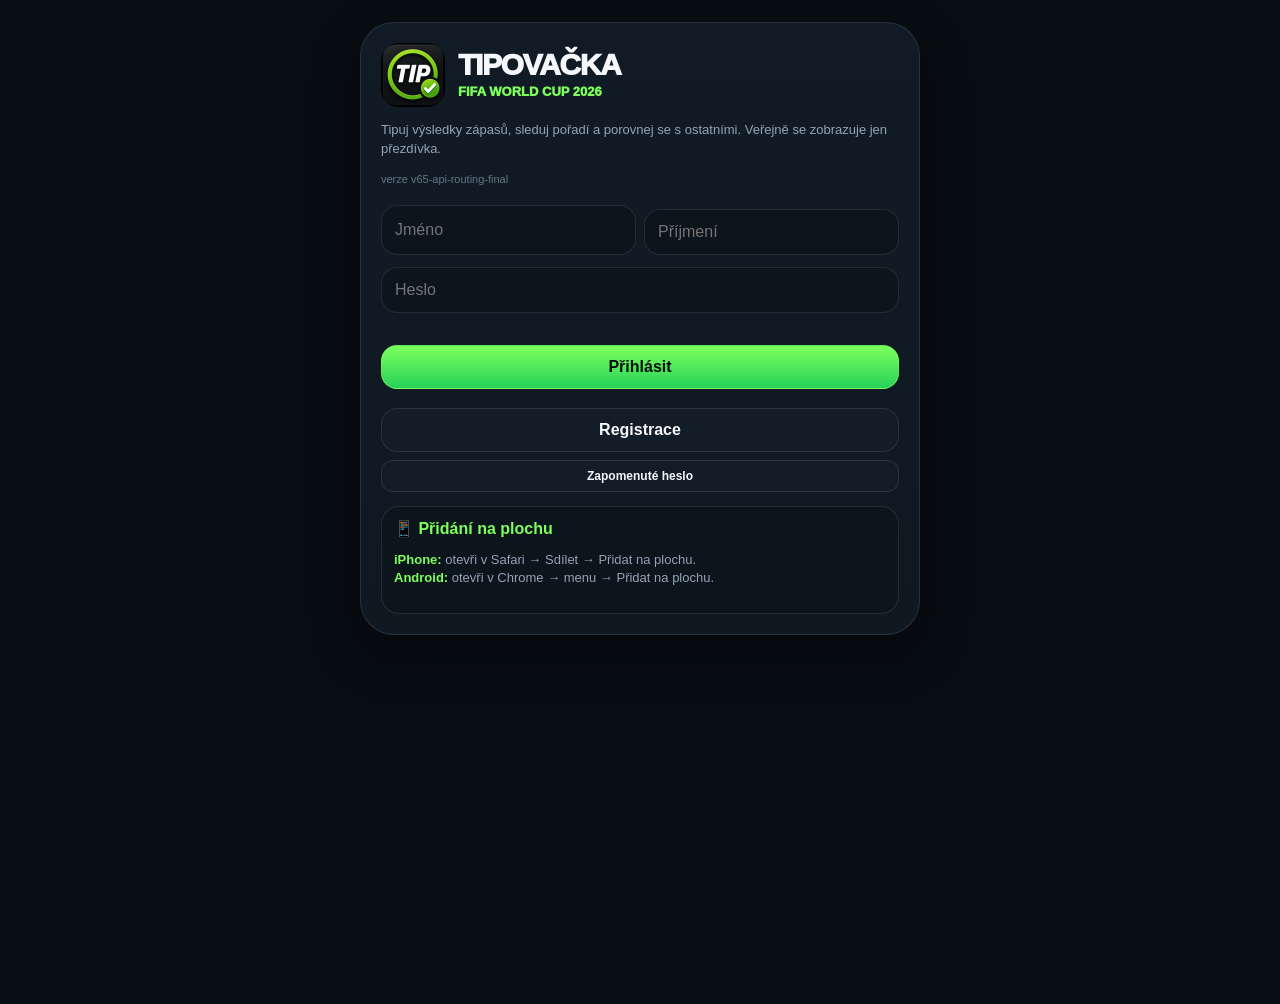
==== commit 0da49929: "Add files via upload" ====
--- a/public/index.html
+++ b/public/index.html
@@ -1,5 +1,5 @@
 <!doctype html>
-<html lang="cs"><head><meta charset="utf-8"><meta name="viewport" content="width=device-width,initial-scale=1,maximum-scale=1,user-scalable=no,viewport-fit=cover"><meta name="theme-color" content="#080d12"><title>Tipovačka MS 2026</title><link rel="manifest" href="manifest.json?v=62"><link rel="icon" href="favicon.ico?v=62"><link rel="icon" type="image/png" sizes="32x32" href="icons/favicon-32.png?v=62"><link rel="apple-touch-icon" sizes="180x180" href="icons/apple-touch-icon.png?v=62"><style>
+<html lang="cs"><head><meta charset="utf-8"><meta name="viewport" content="width=device-width,initial-scale=1,maximum-scale=1,user-scalable=no,viewport-fit=cover"><meta name="theme-color" content="#080d12"><title>Tipovačka MS 2026</title><link rel="manifest" href="manifest.json?v=63"><link rel="icon" href="favicon.ico?v=63"><link rel="icon" type="image/png" sizes="32x32" href="icons/favicon-32.png?v=63"><link rel="apple-touch-icon" sizes="180x180" href="icons/apple-touch-icon.png?v=63"><style>
 :root{--bg:#080d12;--bg2:#0b1118;--panel:#101922;--panel2:#0e171f;--card:#111b25;--text:#f5f7fb;--muted:#94a3b8;--line:rgba(255,255,255,.10);--green:#27d15b;--green2:#7cff5b;--danger:#ff5b6b;--warn:#ffd166;--shadow:0 18px 46px rgba(0,0,0,.35);--radius:24px}*{box-sizing:border-box}html,body{margin:0;min-height:100%;background:var(--bg);color:var(--text);font-family:-apple-system,BlinkMacSystemFont,"SF Pro Display","Segoe UI",Arial,sans-serif}body{padding-bottom:104px}.app{max-width:1100px;margin:0 auto}.hide{display:none!important}button,input,select,textarea{font:inherit}button{cursor:pointer}.muted,.note{color:var(--muted)}.note{font-size:13px;line-height:1.45}.top{position:sticky;top:0;z-index:30;background:linear-gradient(180deg,#070c12,#081018);border-bottom:1px solid rgba(124,255,91,.22);box-shadow:0 12px 36px rgba(0,0,0,.38);padding:12px 14px 10px}.top-inner{max-width:1100px;margin:auto;display:grid;grid-template-columns:minmax(0,1fr) auto;gap:14px;align-items:center}.brand{display:flex;align-items:center;gap:13px;min-width:0}.brand img{width:58px;height:58px;border-radius:16px;object-fit:cover;flex:0 0 auto}.brand-title{font-size:31px;line-height:.96;font-weight:950;letter-spacing:-.045em;text-transform:uppercase;white-space:nowrap}.brand-sub{font-size:15px;color:var(--green2);font-weight:950;text-transform:uppercase;white-space:nowrap;overflow:hidden;text-overflow:ellipsis;margin-top:5px}.header-meta{display:flex;align-items:center;justify-content:flex-end;gap:18px;text-align:right}.meta-block{min-width:0}.meta-label{font-size:11px;color:var(--muted);font-weight:800;text-transform:uppercase;letter-spacing:.08em}.meta-value{font-size:17px;font-weight:950;line-height:1.1;white-space:nowrap;overflow:hidden;text-overflow:ellipsis;max-width:180px}.meta-value.green{color:var(--green2)}.top-stats{grid-column:1/-1;display:grid;grid-template-columns:repeat(4,1fr);border-top:1px solid var(--line);padding-top:11px;margin-top:2px}.stat-chip{text-align:center;border-right:1px solid var(--line);min-width:0}.stat-chip:last-child{border-right:0}.stat-chip strong{display:block;color:var(--green2);font-size:18px;line-height:1.1}.stat-chip span{display:block;color:var(--muted);font-size:11px;margin-top:3px}.card{background:linear-gradient(180deg,var(--card),var(--panel2));border:1px solid var(--line);border-radius:var(--radius);box-shadow:none;padding:16px;margin:12px 14px}.cards{display:grid;grid-template-columns:repeat(3,1fr);gap:12px;margin:14px}.mini{margin:0}.mini b{font-size:26px;color:#fff}.mini span{display:block;color:var(--muted);font-size:12px;margin-top:4px}.title{font-size:22px;font-weight:950;letter-spacing:-.02em;margin:0 0 12px}.section-title{font-size:20px;font-weight:950;margin:4px 14px 0}.input{width:100%;border:1px solid var(--line);background:#0c141c;color:var(--text);border-radius:16px;padding:13px;margin:6px 0;outline:none}.input:focus{border-color:rgba(124,255,91,.75);box-shadow:0 0 0 4px rgba(39,209,91,.12)}textarea.input{min-height:120px}.btn{border:1px solid var(--line);border-radius:16px;padding:12px 14px;background:#121d27;color:var(--text);font-weight:900}.btn.primary,.btn.active{background:linear-gradient(180deg,var(--green2),var(--green));color:#07100a;border-color:rgba(124,255,91,.55)}.btn.danger{background:rgba(255,91,107,.14);color:#ff9aa4}.btn.good{background:rgba(39,209,91,.14);color:var(--green2)}.btn.small{padding:8px 10px;border-radius:12px;font-size:12px}.btn:disabled{opacity:.45;cursor:not-allowed}.full{width:100%}.grid2{display:grid;grid-template-columns:1fr 1fr;gap:8px}.grid3{display:grid;grid-template-columns:repeat(3,1fr);gap:8px}.notice{border:1px solid rgba(246,193,75,.35);background:rgba(246,193,75,.10);color:#ffe0a3;border-radius:18px;padding:12px;line-height:1.45}.ok{border-color:rgba(39,209,91,.35);background:rgba(39,209,91,.12);color:var(--green2)}.bad{border-color:rgba(255,91,107,.35);background:rgba(255,91,107,.12);color:#ff9aa4}.login{min-height:100vh;display:grid;place-items:center;padding:18px}.login-card{width:100%;max-width:500px;background:linear-gradient(180deg,var(--card),var(--panel));border:1px solid var(--line);border-radius:34px;box-shadow:var(--shadow);padding:20px}.login-logo{display:block;width:92px;height:92px;border-radius:24px;margin:0 auto 12px}.center{text-align:center}.filters-card{padding:12px}.filter-grid{display:grid;grid-template-columns:repeat(5,1fr);gap:7px}.filter-grid .btn{padding:9px 6px;font-size:12px;border-radius:14px}.phase-select{margin-top:8px}.match{position:relative;border:1px solid var(--line);border-radius:24px;padding:14px;margin:12px 0;background:#0e1720}.match.tipped{border-color:rgba(39,209,91,.42)}.match-state{position:absolute;right:12px;top:12px;font-size:11px;font-weight:950;border-radius:999px;padding:5px 9px;background:rgba(255,255,255,.07);color:var(--muted)}.match.tipped .match-state{background:rgba(39,209,91,.16);color:var(--green2)}.match-head{display:flex;gap:8px;align-items:center;justify-content:space-between;padding-right:82px}.badge{display:inline-flex;border-radius:999px;padding:5px 10px;font-size:12px;font-weight:900}.open{background:rgba(39,209,91,.14);color:var(--green2)}.locked{background:rgba(246,193,75,.14);color:#ffd987}.done{background:rgba(148,163,184,.16);color:#cbd5e1}.teams{display:grid;grid-template-columns:1fr auto 1fr;gap:10px;align-items:center;margin:16px 0}.team{text-align:center;font-weight:950}.flag{font-size:32px;margin-bottom:4px}.score{font-size:26px;font-weight:950;color:var(--green2);min-width:54px;text-align:center}.exact{display:grid;grid-template-columns:1fr auto 1fr;gap:8px;align-items:center;margin-bottom:14px}.stepper{display:grid;grid-template-columns:auto 1fr auto;gap:6px;align-items:center}.stepper button{padding:10px 12px}.stepper-value{text-align:center;background:var(--bg);border:1px solid var(--line);border-radius:14px;padding:10px;font-weight:950}.saved-tip{margin-top:12px;border:1px solid rgba(39,209,91,.30);background:rgba(39,209,91,.10);color:var(--green2);border-radius:16px;padding:10px;text-align:center;font-weight:900}.tip-actions{margin-top:12px}.others{margin-top:10px;background:#090f15;border:1px solid var(--line);border-radius:16px;padding:10px}.others-row{display:flex;justify-content:space-between;border-bottom:1px solid var(--line);padding:7px 0}.others-row:last-child{border-bottom:0}.win{color:var(--green2)}.exact-hit{color:#ffd987}.bottom{position:fixed;bottom:10px;left:50%;transform:translateX(-50%);width:min(980px,calc(100% - 16px));display:grid;grid-template-columns:repeat(5,1fr);gap:6px;padding:8px;background:rgba(13,20,27,.92);border:1px solid var(--line);backdrop-filter:blur(20px);box-shadow:var(--shadow);border-radius:24px;z-index:40}.bottom button{height:58px;border:0;background:transparent;color:var(--muted);border-radius:18px;display:flex;flex-direction:column;align-items:center;justify-content:center;gap:4px;font-size:11px;font-weight:900}.bottom .on{background:linear-gradient(180deg,rgba(39,209,91,.18),rgba(39,209,91,.08));box-shadow:inset 0 0 0 1px rgba(124,255,91,.20);color:var(--green2)}.bottom svg{width:23px;height:23px;stroke:currentColor;fill:none;stroke-width:2.35;stroke-linecap:round;stroke-linejoin:round}.rank{display:flex;align-items:center;gap:12px;border-bottom:1px solid var(--line);padding:12px 0}.rank:last-child{border-bottom:0}.grow{flex:1;min-width:0}.points{font-weight:950;font-size:18px;color:var(--green2)}.medal{font-size:28px;width:40px;text-align:center;flex:0 0 auto}.public-name{font-weight:950}.role{display:inline-flex;border-radius:999px;border:1px solid var(--line);padding:4px 8px;font-size:12px;font-weight:900}.role.admin,.role.superadmin{color:#ffd987}.role.player{color:var(--green2)}.profile-head{display:flex;align-items:center;gap:14px}.profile-head img{width:76px;height:76px;border-radius:22px}.profile-name{font-size:30px;font-weight:950;letter-spacing:-.04em}.profile-grid{display:grid;grid-template-columns:repeat(4,1fr);gap:10px}.profile-stat{background:#0c141c;border:1px solid var(--line);border-radius:20px;padding:14px}.profile-stat b{font-size:24px;color:var(--green2)}.profile-stat span{display:block;color:var(--muted);font-size:12px;margin-top:4px}.admin-list{display:grid;gap:10px}.admin-row{border:1px solid var(--line);border-radius:18px;padding:12px;background:#0c141c}.admin-actions{display:flex;flex-wrap:wrap;gap:6px;margin-top:10px}.table-wrap{overflow:auto}.server-error{max-width:780px;margin:18px auto}.server-error code{background:#05090d;border:1px solid var(--line);border-radius:8px;padding:2px 5px}@media(max-width:760px){body{padding-bottom:96px}.top{padding:10px 10px 8px}.top-inner{grid-template-columns:1fr;gap:8px}.brand img{width:52px;height:52px}.brand-title{font-size:25px}.brand-sub{font-size:12px}.header-meta{justify-content:space-between;text-align:left;background:rgba(255,255,255,.035);border:1px solid var(--line);border-radius:16px;padding:9px 10px;gap:8px}.meta-label{font-size:9px}.meta-value{font-size:14px;max-width:145px}.top-stats{padding-top:9px}.stat-chip strong{font-size:15px}.stat-chip span{font-size:9px}.cards{grid-template-columns:1fr}.card{margin:10px;padding:13px}.grid2,.grid3{grid-template-columns:1fr}.filter-grid{grid-template-columns:repeat(3,1fr)}.match-head{display:block;padding-right:72px}.teams{gap:6px}.team{font-size:12px}.flag{font-size:28px}.score{font-size:22px}.profile-grid{grid-template-columns:repeat(2,1fr)}.bottom{bottom:8px;width:calc(100% - 12px);padding:7px}.bottom button{height:58px;font-size:10px}.bottom svg{width:22px;height:22px}}
 
 /* v33 UX fixes */
@@ -201,15 +201,50 @@
 function competition(){let s=(data&&data.settings)||{};return {name:s.competition_name||'FIFA World Cup 2026',subtitle:s.competition_subtitle||'MS ve fotbale 2026'}}
 function userName(){return me?(me.public_name||me.nick||me.full_name||'hráč'):'hráč'}
 function userStats(){let st=(data&&data.meStats)||me||{},rank=(data&&data.ranking)||[],pos=rank.findIndex(x=>x.id==st.id)+1,pct=st.evaluated_count?Math.round(((st.hit_1||0)+(st.hit_3||0))/(st.evaluated_count||1)*100):0;return {st,pos,pct,ev:st.evaluated_count||0}}
-function topbar(){if(!me||!data)return'';let c=competition(),u=userName(),{st,pos,pct,ev}=userStats();let total=st.tips_count||0;return `<header class=top><div class=top-inner><div class=brand><img src="app-icon.png?v=62" alt="TIP"><div><div class=brand-title>Tipovačka</div><div class=brand-sub>${esc(c.name)}</div></div></div><div class=header-meta><div class=meta-block><div class=meta-label>sekce</div><div class=meta-value>${esc(sectionTitle())}</div></div><div class=meta-block><div class=meta-label>přihlášen</div><div class="meta-value green">${esc(u)}</div></div></div><div class=top-stats><div class=stat-chip><strong>${pos||'—'}.</strong><span>místo</span></div><div class=stat-chip><strong>${st.points||0}</strong><span>bodů</span></div><div class=stat-chip><strong>${pct}%</strong><span>úspěšnost</span></div><div class=stat-chip><strong>${ev}/${total}</strong><span>vyhodnoceno / tipy</span></div></div></div></header>`}
+function topbar(){if(!me||!data)return'';let c=competition(),u=userName(),{st,pos,pct,ev}=userStats();let total=st.tips_count||0;return `<header class=top><div class=top-inner><div class=brand><img src="app-icon.png?v=65" alt="TIP"><div><div class=brand-title>Tipovačka</div><div class=brand-sub>${esc(c.name)}</div></div></div><div class=header-meta><div class=meta-block><div class=meta-label>sekce</div><div class=meta-value>${esc(sectionTitle())}</div></div><div class=meta-block><div class=meta-label>přihlášen</div><div class="meta-value green">${esc(u)}</div></div></div><div class=top-stats><div class=stat-chip><strong>${pos||'—'}.</strong><span>místo</span></div><div class=stat-chip><strong>${st.points||0}</strong><span>bodů</span></div><div class=stat-chip><strong>${pct}%</strong><span>úspěšnost</span></div><div class=stat-chip><strong>${ev}/${total}</strong><span>vyhodnoceno / tipy</span></div></div></div></header>`}
 function navIcon(k){return {home:'<svg viewBox="0 0 24 24"><path d="M3 11.5 12 4l9 7.5"/><path d="M5.5 10.5V20h13v-9.5"/><path d="M9.5 20v-6h5v6"/></svg>',tips:'<svg viewBox="0 0 24 24"><circle cx="12" cy="12" r="8"/><circle cx="12" cy="12" r="4"/><path d="M12 2v3M12 19v3M2 12h3M19 12h3"/></svg>',rank:'<svg viewBox="0 0 24 24"><path d="M8 21h8"/><path d="M12 17v4"/><path d="M7 4h10v4a5 5 0 0 1-10 0V4Z"/><path d="M7 6H4a3 3 0 0 0 3 5"/><path d="M17 6h3a3 3 0 0 1-3 5"/></svg>',profile:'<svg viewBox="0 0 24 24"><circle cx="12" cy="8" r="4"/><path d="M4 21a8 8 0 0 1 16 0"/></svg>',rules:'<svg viewBox="0 0 24 24"><path d="M6 3h9l3 3v15H6z"/><path d="M14 3v4h4"/><path d="M8 11h8M8 15h8M8 19h5"/></svg>',admin:'<svg viewBox="0 0 24 24"><path d="M12 3 20 6v6c0 5-3.5 8-8 9-4.5-1-8-4-8-9V6l8-3Z"/><path d="M9 12l2 2 4-5"/></svg>'}[k]||''}
 function nav(){if(!me)return'';let admin=['admin','superadmin'].includes(me.role);let items=[['home','Domů'],['tips','Zápasy'],['rank','Pořadí'],['rules','Pravidla'],['profile','Profil'],['admin','Admin']];return `<nav class=bottom>${items.map(i=>i[0]=='admin'&&!admin?'':`<button class="${page==i[0]?'on':''}" onclick="go('${i[0]}')">${navIcon(i[0])}<span>${i[1]}</span></button>`).join('')}</nav>`}
-function loginScreen(){let cname='FIFA World Cup 2026';return `<div class=login><div class=login-card><div class=login-brand><img src="app-icon.png?v=62" alt="TIP"><div><div class=login-brand-title>Tipovačka</div><div class=login-brand-sub>${cname}</div></div></div><p class=note>Tipuj výsledky zápasů, sleduj pořadí a porovnej se s ostatními. Veřejně se zobrazuje jen přezdívka.</p>${msg?`<div class="notice bad">${esc(msg)}</div>`:''}<div class=grid2><input id=loginFirst class=input autocomplete=given-name placeholder="Jméno"><input id=loginLast class=input autocomplete=family-name placeholder="Příjmení"></div><input id=lp class=input type=password autocomplete=current-password placeholder="Heslo"><div class=login-actions><button class="btn primary full" onclick="login(this)">Přihlásit</button><button class="btn full" onclick="toggleRegister(this)">Registrace</button></div><button class="btn small full" style="margin-top:8px" onclick="showForgot(this)">Zapomenuté heslo</button><div id=forgot class="forgot-box hide"><b>Zapomenuté heslo</b><p class=note>Napiš správci soutěže na <b>tomas.nova9@seznam.cz</b>. Do zprávy uveď jméno, příjmení a přezdívku. Správce ti nastaví nové heslo. Původní heslo se z bezpečnostních důvodů nikde nezobrazuje.</p></div><div id=reg class=hide><div class=grid2><input id=first class=input placeholder="Jméno"><input id=last class=input placeholder="Příjmení"></div><input id=nick class=input placeholder="Přezdívka do pořadí"><input id=email class=input placeholder="E-mail"><input id=rp class=input type=password placeholder="Heslo"><input id=code class=input placeholder="Vstupní kód"><button class="btn primary full" onclick="register(this)">Registrovat</button><p class=note>Po registraci najdeš pokyny k platbě v profilu. Admin po spárování platby účet aktivuje.</p></div><div class=login-install><b>📱 Přidání na plochu</b><p class=note><b>iPhone:</b> otevři v Safari → Sdílet → Přidat na plochu.<br><b>Android:</b> otevři v Chrome → menu → Přidat na plochu.</p></div></div></div>`}
+function loginScreen(){let cname='FIFA World Cup 2026';return `<div class=login><div class=login-card><div class=login-brand><img src="app-icon.png?v=65" alt="TIP"><div><div class=login-brand-title>Tipovačka</div><div class=login-brand-sub>${cname}</div></div></div><p class=note>Tipuj výsledky zápasů, sleduj pořadí a porovnej se s ostatními. Veřejně se zobrazuje jen přezdívka.</p><p class="note" style="font-size:11px;opacity:.65">verze v65-api-routing-final</p>${msg?`<div class="notice bad">${esc(msg)}</div>`:''}<div class=grid2><input id=loginFirst class=input autocomplete=given-name placeholder="Jméno"><input id=loginLast class=input autocomplete=family-name placeholder="Příjmení"></div><input id=lp class=input type=password autocomplete=current-password placeholder="Heslo"><div class=login-actions><button class="btn primary full" onclick="login(this)">Přihlásit</button><button class="btn full" onclick="toggleRegister(this)">Registrace</button></div><button class="btn small full" style="margin-top:8px" onclick="showForgot(this)">Zapomenuté heslo</button><div id=forgot class="forgot-box hide"><b>Zapomenuté heslo</b><p class=note>Napiš správci soutěže na <b>tomas.nova9@seznam.cz</b>. Do zprávy uveď jméno, příjmení a přezdívku. Správce ti nastaví nové heslo. Původní heslo se z bezpečnostních důvodů nikde nezobrazuje.</p></div><div id=reg class=hide><div class=grid2><input id=first class=input placeholder="Jméno"><input id=last class=input placeholder="Příjmení"></div><input id=nick class=input placeholder="Přezdívka do pořadí"><input id=email class=input placeholder="E-mail"><input id=rp class=input type=password placeholder="Heslo"><input id=code class=input placeholder="Vstupní kód"><button class="btn primary full" onclick="register(this)">Registrovat</button><p class=note>Po registraci najdeš pokyny k platbě v profilu. Admin po spárování platby účet aktivuje.</p></div><div class=login-install><b>📱 Přidání na plochu</b><p class=note><b>iPhone:</b> otevři v Safari → Sdílet → Přidat na plochu.<br><b>Android:</b> otevři v Chrome → menu → Přidat na plochu.</p></div></div></div>`}
 function setLoading(btn,label){if(!btn)return()=>{};btn.classList.add('busy');btn.disabled=true;btn.setAttribute('aria-busy','true');return()=>{btn.classList.remove('busy');btn.disabled=false;btn.removeAttribute('aria-busy')}}
 function toggleRegister(btn){btn&&btn.classList.add('flash-ok');setTimeout(()=>btn&&btn.classList.remove('flash-ok'),300);let r=document.getElementById('reg');if(r)r.classList.toggle('hide')}
 function showForgot(btn){btn&&btn.classList.add('flash-ok');setTimeout(()=>btn&&btn.classList.remove('flash-ok'),300);let f=document.getElementById('forgot');if(f)f.classList.toggle('hide')}
 document.addEventListener('click',e=>{const b=e.target.closest&&e.target.closest('button');if(!b||b.disabled)return;b.classList.add('tap-feedback','flash-ok');setTimeout(()=>b.classList.remove('tap-feedback','flash-ok'),220)});
-async function login(btn){const done=setLoading(btn);try{msg='';let firstRaw=(document.getElementById('loginFirst')||{}).value||'';let lastRaw=(document.getElementById('loginLast')||{}).value||'';let first=norm(firstRaw);let last=norm(lastRaw);let pass=(document.getElementById('lp')||{}).value||'';let full=(firstRaw+' '+lastRaw).trim();if(!firstRaw.trim()||!pass)throw Error('Vyplň jméno a heslo.');if(!lastRaw.trim() && !['admin','administrator'].includes(first.toLowerCase()))throw Error('Vyplň příjmení.');let r=await api('/auth/login',{method:'POST',body:JSON.stringify({name:full,first:firstRaw.trim(),last:lastRaw.trim(),password:pass})});tok=r.token;localStorage.tip_token=tok;await load()}catch(e){msg=e.message;done();render()}}
+async function login(btn){
+  const done=setLoading(btn);
+  try{
+    msg='';
+    const firstEl=document.getElementById('loginFirst');
+    const lastEl=document.getElementById('loginLast');
+    const passEl=document.getElementById('lp');
+    const firstRaw=(firstEl&&firstEl.value?firstEl.value:'').trim();
+    const lastRaw=(lastEl&&lastEl.value?lastEl.value:'').trim();
+    const pass=(passEl&&passEl.value?passEl.value:'');
+    const firstNorm=norm(firstRaw);
+    const isAdmin=['admin','administrator'].includes(firstNorm.toLowerCase());
+    const full=(firstRaw+' '+lastRaw).trim();
+    if(!firstRaw || !pass) throw Error('Vyplň jméno a heslo.');
+    if(!lastRaw && !isAdmin) throw Error('Vyplň příjmení.');
+    // Posíláme více názvů polí kvůli kompatibilitě se starší/nasazenou funkcí.
+    // Starší backend očekával `login`, nový umí `first/last/name`.
+    const payload={
+      first:firstRaw,
+      last:lastRaw,
+      name:full,
+      login:full || firstRaw,
+      username:full || firstRaw,
+      password:pass,
+      pass:pass
+    };
+    let r=await api('/auth/login',{method:'POST',body:JSON.stringify(payload)});
+    tok=r.token;
+    localStorage.tip_token=tok;
+    await load();
+  }catch(e){
+    msg=e.message;
+    done();
+    render();
+  }
+}
 async function register(btn){const done=setLoading(btn);try{msg='';let r=await api('/auth/register',{method:'POST',body:JSON.stringify({first:first.value,last:last.value,nick:nick.value,email:email.value,phone:(document.getElementById('phone')?.value||''),password:rp.value,code:code.value})});tok=r.token;localStorage.tip_token=tok;await load()}catch(e){msg=e.message;done();render()}}
 function dateKey(dt){let d=new Date(dt),n=new Date();let t=new Date(n.getFullYear(),n.getMonth(),n.getDate()).getTime();let x=new Date(d.getFullYear(),d.getMonth(),d.getDate()).getTime();return x==t?'today':x==t+86400000?'tomorrow':'other'}
 function left(m){let d=new Date(m.start_time)-new Date();if(d<=0)return'uzamčeno';let s=Math.floor(d/1000),days=Math.floor(s/86400);s%=86400;let h=Math.floor(s/3600);s%=3600;let min=Math.floor(s/60);return days?`${days}d ${h}h ${min}m`:`${h}h ${min}m`}
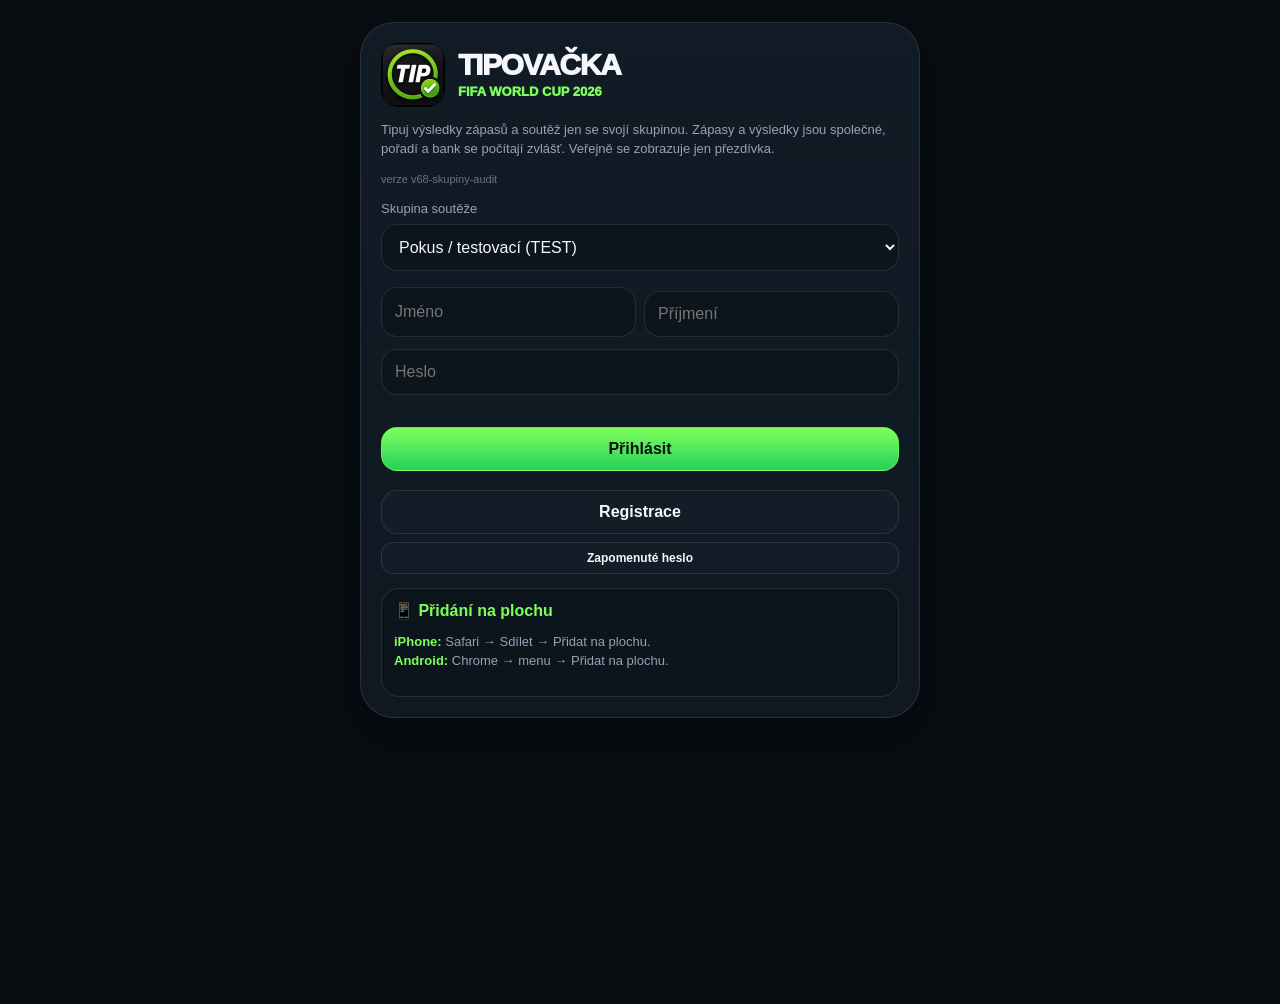
==== commit 52e8a1e4: "Add files via upload" ====
--- a/public/index.html
+++ b/public/index.html
@@ -1,5 +1,5 @@
 <!doctype html>
-<html lang="cs"><head><meta charset="utf-8"><meta name="viewport" content="width=device-width,initial-scale=1,maximum-scale=1,user-scalable=no,viewport-fit=cover"><meta name="theme-color" content="#080d12"><title>Tipovačka MS 2026</title><link rel="manifest" href="manifest.json?v=63"><link rel="icon" href="favicon.ico?v=63"><link rel="icon" type="image/png" sizes="32x32" href="icons/favicon-32.png?v=63"><link rel="apple-touch-icon" sizes="180x180" href="icons/apple-touch-icon.png?v=63"><style>
+<html lang="cs"><head><meta charset="utf-8"><meta name="viewport" content="width=device-width,initial-scale=1,maximum-scale=1,user-scalable=no,viewport-fit=cover"><meta name="theme-color" content="#080d12"><title>Tipovačka MS 2026</title><link rel="manifest" href="manifest.json?v=68"><link rel="icon" href="favicon.ico?v=68"><link rel="icon" type="image/png" sizes="32x32" href="icons/favicon-32.png?v=68"><link rel="apple-touch-icon" sizes="180x180" href="icons/apple-touch-icon.png?v=68"><style>
 :root{--bg:#080d12;--bg2:#0b1118;--panel:#101922;--panel2:#0e171f;--card:#111b25;--text:#f5f7fb;--muted:#94a3b8;--line:rgba(255,255,255,.10);--green:#27d15b;--green2:#7cff5b;--danger:#ff5b6b;--warn:#ffd166;--shadow:0 18px 46px rgba(0,0,0,.35);--radius:24px}*{box-sizing:border-box}html,body{margin:0;min-height:100%;background:var(--bg);color:var(--text);font-family:-apple-system,BlinkMacSystemFont,"SF Pro Display","Segoe UI",Arial,sans-serif}body{padding-bottom:104px}.app{max-width:1100px;margin:0 auto}.hide{display:none!important}button,input,select,textarea{font:inherit}button{cursor:pointer}.muted,.note{color:var(--muted)}.note{font-size:13px;line-height:1.45}.top{position:sticky;top:0;z-index:30;background:linear-gradient(180deg,#070c12,#081018);border-bottom:1px solid rgba(124,255,91,.22);box-shadow:0 12px 36px rgba(0,0,0,.38);padding:12px 14px 10px}.top-inner{max-width:1100px;margin:auto;display:grid;grid-template-columns:minmax(0,1fr) auto;gap:14px;align-items:center}.brand{display:flex;align-items:center;gap:13px;min-width:0}.brand img{width:58px;height:58px;border-radius:16px;object-fit:cover;flex:0 0 auto}.brand-title{font-size:31px;line-height:.96;font-weight:950;letter-spacing:-.045em;text-transform:uppercase;white-space:nowrap}.brand-sub{font-size:15px;color:var(--green2);font-weight:950;text-transform:uppercase;white-space:nowrap;overflow:hidden;text-overflow:ellipsis;margin-top:5px}.header-meta{display:flex;align-items:center;justify-content:flex-end;gap:18px;text-align:right}.meta-block{min-width:0}.meta-label{font-size:11px;color:var(--muted);font-weight:800;text-transform:uppercase;letter-spacing:.08em}.meta-value{font-size:17px;font-weight:950;line-height:1.1;white-space:nowrap;overflow:hidden;text-overflow:ellipsis;max-width:180px}.meta-value.green{color:var(--green2)}.top-stats{grid-column:1/-1;display:grid;grid-template-columns:repeat(4,1fr);border-top:1px solid var(--line);padding-top:11px;margin-top:2px}.stat-chip{text-align:center;border-right:1px solid var(--line);min-width:0}.stat-chip:last-child{border-right:0}.stat-chip strong{display:block;color:var(--green2);font-size:18px;line-height:1.1}.stat-chip span{display:block;color:var(--muted);font-size:11px;margin-top:3px}.card{background:linear-gradient(180deg,var(--card),var(--panel2));border:1px solid var(--line);border-radius:var(--radius);box-shadow:none;padding:16px;margin:12px 14px}.cards{display:grid;grid-template-columns:repeat(3,1fr);gap:12px;margin:14px}.mini{margin:0}.mini b{font-size:26px;color:#fff}.mini span{display:block;color:var(--muted);font-size:12px;margin-top:4px}.title{font-size:22px;font-weight:950;letter-spacing:-.02em;margin:0 0 12px}.section-title{font-size:20px;font-weight:950;margin:4px 14px 0}.input{width:100%;border:1px solid var(--line);background:#0c141c;color:var(--text);border-radius:16px;padding:13px;margin:6px 0;outline:none}.input:focus{border-color:rgba(124,255,91,.75);box-shadow:0 0 0 4px rgba(39,209,91,.12)}textarea.input{min-height:120px}.btn{border:1px solid var(--line);border-radius:16px;padding:12px 14px;background:#121d27;color:var(--text);font-weight:900}.btn.primary,.btn.active{background:linear-gradient(180deg,var(--green2),var(--green));color:#07100a;border-color:rgba(124,255,91,.55)}.btn.danger{background:rgba(255,91,107,.14);color:#ff9aa4}.btn.good{background:rgba(39,209,91,.14);color:var(--green2)}.btn.small{padding:8px 10px;border-radius:12px;font-size:12px}.btn:disabled{opacity:.45;cursor:not-allowed}.full{width:100%}.grid2{display:grid;grid-template-columns:1fr 1fr;gap:8px}.grid3{display:grid;grid-template-columns:repeat(3,1fr);gap:8px}.notice{border:1px solid rgba(246,193,75,.35);background:rgba(246,193,75,.10);color:#ffe0a3;border-radius:18px;padding:12px;line-height:1.45}.ok{border-color:rgba(39,209,91,.35);background:rgba(39,209,91,.12);color:var(--green2)}.bad{border-color:rgba(255,91,107,.35);background:rgba(255,91,107,.12);color:#ff9aa4}.login{min-height:100vh;display:grid;place-items:center;padding:18px}.login-card{width:100%;max-width:500px;background:linear-gradient(180deg,var(--card),var(--panel));border:1px solid var(--line);border-radius:34px;box-shadow:var(--shadow);padding:20px}.login-logo{display:block;width:92px;height:92px;border-radius:24px;margin:0 auto 12px}.center{text-align:center}.filters-card{padding:12px}.filter-grid{display:grid;grid-template-columns:repeat(5,1fr);gap:7px}.filter-grid .btn{padding:9px 6px;font-size:12px;border-radius:14px}.phase-select{margin-top:8px}.match{position:relative;border:1px solid var(--line);border-radius:24px;padding:14px;margin:12px 0;background:#0e1720}.match.tipped{border-color:rgba(39,209,91,.42)}.match-state{position:absolute;right:12px;top:12px;font-size:11px;font-weight:950;border-radius:999px;padding:5px 9px;background:rgba(255,255,255,.07);color:var(--muted)}.match.tipped .match-state{background:rgba(39,209,91,.16);color:var(--green2)}.match-head{display:flex;gap:8px;align-items:center;justify-content:space-between;padding-right:82px}.badge{display:inline-flex;border-radius:999px;padding:5px 10px;font-size:12px;font-weight:900}.open{background:rgba(39,209,91,.14);color:var(--green2)}.locked{background:rgba(246,193,75,.14);color:#ffd987}.done{background:rgba(148,163,184,.16);color:#cbd5e1}.teams{display:grid;grid-template-columns:1fr auto 1fr;gap:10px;align-items:center;margin:16px 0}.team{text-align:center;font-weight:950}.flag{font-size:32px;margin-bottom:4px}.score{font-size:26px;font-weight:950;color:var(--green2);min-width:54px;text-align:center}.exact{display:grid;grid-template-columns:1fr auto 1fr;gap:8px;align-items:center;margin-bottom:14px}.stepper{display:grid;grid-template-columns:auto 1fr auto;gap:6px;align-items:center}.stepper button{padding:10px 12px}.stepper-value{text-align:center;background:var(--bg);border:1px solid var(--line);border-radius:14px;padding:10px;font-weight:950}.saved-tip{margin-top:12px;border:1px solid rgba(39,209,91,.30);background:rgba(39,209,91,.10);color:var(--green2);border-radius:16px;padding:10px;text-align:center;font-weight:900}.tip-actions{margin-top:12px}.others{margin-top:10px;background:#090f15;border:1px solid var(--line);border-radius:16px;padding:10px}.others-row{display:flex;justify-content:space-between;border-bottom:1px solid var(--line);padding:7px 0}.others-row:last-child{border-bottom:0}.win{color:var(--green2)}.exact-hit{color:#ffd987}.bottom{position:fixed;bottom:10px;left:50%;transform:translateX(-50%);width:min(980px,calc(100% - 16px));display:grid;grid-template-columns:repeat(5,1fr);gap:6px;padding:8px;background:rgba(13,20,27,.92);border:1px solid var(--line);backdrop-filter:blur(20px);box-shadow:var(--shadow);border-radius:24px;z-index:40}.bottom button{height:58px;border:0;background:transparent;color:var(--muted);border-radius:18px;display:flex;flex-direction:column;align-items:center;justify-content:center;gap:4px;font-size:11px;font-weight:900}.bottom .on{background:linear-gradient(180deg,rgba(39,209,91,.18),rgba(39,209,91,.08));box-shadow:inset 0 0 0 1px rgba(124,255,91,.20);color:var(--green2)}.bottom svg{width:23px;height:23px;stroke:currentColor;fill:none;stroke-width:2.35;stroke-linecap:round;stroke-linejoin:round}.rank{display:flex;align-items:center;gap:12px;border-bottom:1px solid var(--line);padding:12px 0}.rank:last-child{border-bottom:0}.grow{flex:1;min-width:0}.points{font-weight:950;font-size:18px;color:var(--green2)}.medal{font-size:28px;width:40px;text-align:center;flex:0 0 auto}.public-name{font-weight:950}.role{display:inline-flex;border-radius:999px;border:1px solid var(--line);padding:4px 8px;font-size:12px;font-weight:900}.role.admin,.role.superadmin{color:#ffd987}.role.player{color:var(--green2)}.profile-head{display:flex;align-items:center;gap:14px}.profile-head img{width:76px;height:76px;border-radius:22px}.profile-name{font-size:30px;font-weight:950;letter-spacing:-.04em}.profile-grid{display:grid;grid-template-columns:repeat(4,1fr);gap:10px}.profile-stat{background:#0c141c;border:1px solid var(--line);border-radius:20px;padding:14px}.profile-stat b{font-size:24px;color:var(--green2)}.profile-stat span{display:block;color:var(--muted);font-size:12px;margin-top:4px}.admin-list{display:grid;gap:10px}.admin-row{border:1px solid var(--line);border-radius:18px;padding:12px;background:#0c141c}.admin-actions{display:flex;flex-wrap:wrap;gap:6px;margin-top:10px}.table-wrap{overflow:auto}.server-error{max-width:780px;margin:18px auto}.server-error code{background:#05090d;border:1px solid var(--line);border-radius:8px;padding:2px 5px}@media(max-width:760px){body{padding-bottom:96px}.top{padding:10px 10px 8px}.top-inner{grid-template-columns:1fr;gap:8px}.brand img{width:52px;height:52px}.brand-title{font-size:25px}.brand-sub{font-size:12px}.header-meta{justify-content:space-between;text-align:left;background:rgba(255,255,255,.035);border:1px solid var(--line);border-radius:16px;padding:9px 10px;gap:8px}.meta-label{font-size:9px}.meta-value{font-size:14px;max-width:145px}.top-stats{padding-top:9px}.stat-chip strong{font-size:15px}.stat-chip span{font-size:9px}.cards{grid-template-columns:1fr}.card{margin:10px;padding:13px}.grid2,.grid3{grid-template-columns:1fr}.filter-grid{grid-template-columns:repeat(3,1fr)}.match-head{display:block;padding-right:72px}.teams{gap:6px}.team{font-size:12px}.flag{font-size:28px}.score{font-size:22px}.profile-grid{grid-template-columns:repeat(2,1fr)}.bottom{bottom:8px;width:calc(100% - 12px);padding:7px}.bottom button{height:58px;font-size:10px}.bottom svg{width:22px;height:22px}}
 
 /* v33 UX fixes */
@@ -184,6 +184,24 @@
 .live-counts span{display:block;color:var(--muted);font-size:10px;font-weight:850;text-transform:uppercase;margin-top:4px;letter-spacing:.02em}
 .login-card .input+ .input{margin-top:10px}
 @media(max-width:720px){.live-counts{grid-template-columns:1fr 1fr 1fr;gap:6px}.live-counts>div{padding:8px 4px}.live-counts b{font-size:15px}.live-counts span{font-size:8.5px}}
+
+/* v66: testovací režim, domů, profil, zápasy orientace */
+.top-stats .stat-chip strong{font-size:18px!important;color:var(--green2)!important;font-weight:950!important}
+.profile-stat b,.profile-mini b{font-size:22px!important;color:var(--green2)!important;font-weight:950!important;line-height:1.1!important}
+.home-grid-2{display:grid;grid-template-columns:1.15fr .85fr;gap:12px}
+.home-focus{border:1px solid rgba(39,209,91,.32);background:linear-gradient(180deg,rgba(39,209,91,.10),rgba(13,20,27,.96));border-radius:22px;padding:14px;margin-top:10px}
+.home-focus .teams-line{display:flex;align-items:center;justify-content:space-between;gap:10px;font-weight:950;font-size:18px;margin:8px 0}
+.home-focus .time{color:var(--muted);font-size:12px;font-weight:800}
+.activity-feed{display:grid;gap:8px}.feed-item{border:1px solid var(--line);background:rgba(255,255,255,.025);border-radius:16px;padding:10px}.feed-item b{color:var(--green2)}
+.match-jump{display:grid;grid-template-columns:1fr auto;gap:10px;align-items:center;border:1px solid rgba(39,209,91,.20);background:rgba(39,209,91,.07);border-radius:18px;padding:10px;margin:0 0 12px}
+.match-jump b{display:block}.match-jump span{color:var(--muted);font-size:12px}.match.next-focus{box-shadow:0 0 0 2px rgba(124,255,91,.22),0 18px 40px rgba(0,0,0,.28)}
+.status-strip{display:grid;grid-template-columns:repeat(4,1fr);gap:7px;margin-top:8px}.status-strip div{border:1px solid var(--line);border-radius:14px;padding:8px;text-align:center;background:rgba(255,255,255,.025)}.status-strip b{display:block;color:var(--green2)}.status-strip span{font-size:10px;color:var(--muted);text-transform:uppercase;font-weight:850}
+.admin-danger-zone{border-color:rgba(255,91,107,.26)!important;background:linear-gradient(180deg,rgba(255,91,107,.08),rgba(13,20,27,.95))!important}
+.admin-health-grid{display:grid;grid-template-columns:repeat(4,1fr);gap:8px}.admin-health-grid div{border:1px solid var(--line);background:rgba(255,255,255,.025);border-radius:16px;padding:10px;text-align:center}.admin-health-grid b{display:block;color:var(--green2);font-size:20px}.admin-health-grid span{font-size:10px;color:var(--muted);font-weight:850;text-transform:uppercase}
+@media(max-width:720px){.home-grid-2{grid-template-columns:1fr}.home-focus .teams-line{font-size:15px}.status-strip{grid-template-columns:repeat(2,1fr)}.admin-health-grid{grid-template-columns:repeat(2,1fr)}}
+
+/* v67 groups */
+.group-pill{display:inline-flex;align-items:center;gap:6px;padding:7px 10px;border-radius:999px;background:rgba(39,209,91,.10);border:1px solid rgba(39,209,91,.24);color:var(--green2);font-size:12px;font-weight:900}.group-panel{border:1px solid rgba(124,255,91,.20);background:linear-gradient(180deg,rgba(39,209,91,.08),rgba(255,255,255,.02));}.group-admin-grid{display:grid;grid-template-columns:1.3fr .8fr .8fr;gap:8px}.group-hint{font-size:12px;color:var(--muted);line-height:1.4;margin-top:8px}.login-group{margin:8px 0 4px}.admin-group-top{display:grid;grid-template-columns:1fr auto;gap:10px;align-items:end}.group-current{padding:10px 12px;border-radius:16px;background:#0c141c;border:1px solid var(--line)}.group-current b{color:var(--green2)}@media(max-width:760px){.group-admin-grid,.admin-group-top{grid-template-columns:1fr}.group-pill{font-size:11px}}
 </style></head><body><div id="root"></div><script>
 const API="/api";
 let tok=localStorage.tip_token||"",me=null,data=null,page="home",msg="",filter="all",phase="all",betsFilter="all",timer=null;
@@ -201,10 +219,10 @@
 function competition(){let s=(data&&data.settings)||{};return {name:s.competition_name||'FIFA World Cup 2026',subtitle:s.competition_subtitle||'MS ve fotbale 2026'}}
 function userName(){return me?(me.public_name||me.nick||me.full_name||'hráč'):'hráč'}
 function userStats(){let st=(data&&data.meStats)||me||{},rank=(data&&data.ranking)||[],pos=rank.findIndex(x=>x.id==st.id)+1,pct=st.evaluated_count?Math.round(((st.hit_1||0)+(st.hit_3||0))/(st.evaluated_count||1)*100):0;return {st,pos,pct,ev:st.evaluated_count||0}}
-function topbar(){if(!me||!data)return'';let c=competition(),u=userName(),{st,pos,pct,ev}=userStats();let total=st.tips_count||0;return `<header class=top><div class=top-inner><div class=brand><img src="app-icon.png?v=65" alt="TIP"><div><div class=brand-title>Tipovačka</div><div class=brand-sub>${esc(c.name)}</div></div></div><div class=header-meta><div class=meta-block><div class=meta-label>sekce</div><div class=meta-value>${esc(sectionTitle())}</div></div><div class=meta-block><div class=meta-label>přihlášen</div><div class="meta-value green">${esc(u)}</div></div></div><div class=top-stats><div class=stat-chip><strong>${pos||'—'}.</strong><span>místo</span></div><div class=stat-chip><strong>${st.points||0}</strong><span>bodů</span></div><div class=stat-chip><strong>${pct}%</strong><span>úspěšnost</span></div><div class=stat-chip><strong>${ev}/${total}</strong><span>vyhodnoceno / tipy</span></div></div></div></header>`}
+function topbar(){if(!me||!data)return'';let c=competition(),u=userName(),{st,pos,pct,ev}=userStats();let total=st.tips_count||0;return `<header class=top><div class=top-inner><div class=brand><img src="app-icon.png?v=68" alt="TIP"><div><div class=brand-title>Tipovačka</div><div class=brand-sub>${esc(c.name)}</div></div></div><div class=header-meta><div class=meta-block><div class=meta-label>sekce</div><div class=meta-value>${esc(sectionTitle())}</div></div><div class=meta-block><div class=meta-label>přihlášen</div><div class="meta-value green">${esc(u)}</div></div></div><div class=top-stats><div class=stat-chip><strong>${pos||'—'}.</strong><span>místo</span></div><div class=stat-chip><strong>${st.points||0}</strong><span>bodů</span></div><div class=stat-chip><strong>${pct}%</strong><span>úspěšnost</span></div><div class=stat-chip><strong>${ev}/${total}</strong><span>vyhodnoceno / tipy</span></div></div></div></header>`}
 function navIcon(k){return {home:'<svg viewBox="0 0 24 24"><path d="M3 11.5 12 4l9 7.5"/><path d="M5.5 10.5V20h13v-9.5"/><path d="M9.5 20v-6h5v6"/></svg>',tips:'<svg viewBox="0 0 24 24"><circle cx="12" cy="12" r="8"/><circle cx="12" cy="12" r="4"/><path d="M12 2v3M12 19v3M2 12h3M19 12h3"/></svg>',rank:'<svg viewBox="0 0 24 24"><path d="M8 21h8"/><path d="M12 17v4"/><path d="M7 4h10v4a5 5 0 0 1-10 0V4Z"/><path d="M7 6H4a3 3 0 0 0 3 5"/><path d="M17 6h3a3 3 0 0 1-3 5"/></svg>',profile:'<svg viewBox="0 0 24 24"><circle cx="12" cy="8" r="4"/><path d="M4 21a8 8 0 0 1 16 0"/></svg>',rules:'<svg viewBox="0 0 24 24"><path d="M6 3h9l3 3v15H6z"/><path d="M14 3v4h4"/><path d="M8 11h8M8 15h8M8 19h5"/></svg>',admin:'<svg viewBox="0 0 24 24"><path d="M12 3 20 6v6c0 5-3.5 8-8 9-4.5-1-8-4-8-9V6l8-3Z"/><path d="M9 12l2 2 4-5"/></svg>'}[k]||''}
 function nav(){if(!me)return'';let admin=['admin','superadmin'].includes(me.role);let items=[['home','Domů'],['tips','Zápasy'],['rank','Pořadí'],['rules','Pravidla'],['profile','Profil'],['admin','Admin']];return `<nav class=bottom>${items.map(i=>i[0]=='admin'&&!admin?'':`<button class="${page==i[0]?'on':''}" onclick="go('${i[0]}')">${navIcon(i[0])}<span>${i[1]}</span></button>`).join('')}</nav>`}
-function loginScreen(){let cname='FIFA World Cup 2026';return `<div class=login><div class=login-card><div class=login-brand><img src="app-icon.png?v=65" alt="TIP"><div><div class=login-brand-title>Tipovačka</div><div class=login-brand-sub>${cname}</div></div></div><p class=note>Tipuj výsledky zápasů, sleduj pořadí a porovnej se s ostatními. Veřejně se zobrazuje jen přezdívka.</p><p class="note" style="font-size:11px;opacity:.65">verze v65-api-routing-final</p>${msg?`<div class="notice bad">${esc(msg)}</div>`:''}<div class=grid2><input id=loginFirst class=input autocomplete=given-name placeholder="Jméno"><input id=loginLast class=input autocomplete=family-name placeholder="Příjmení"></div><input id=lp class=input type=password autocomplete=current-password placeholder="Heslo"><div class=login-actions><button class="btn primary full" onclick="login(this)">Přihlásit</button><button class="btn full" onclick="toggleRegister(this)">Registrace</button></div><button class="btn small full" style="margin-top:8px" onclick="showForgot(this)">Zapomenuté heslo</button><div id=forgot class="forgot-box hide"><b>Zapomenuté heslo</b><p class=note>Napiš správci soutěže na <b>tomas.nova9@seznam.cz</b>. Do zprávy uveď jméno, příjmení a přezdívku. Správce ti nastaví nové heslo. Původní heslo se z bezpečnostních důvodů nikde nezobrazuje.</p></div><div id=reg class=hide><div class=grid2><input id=first class=input placeholder="Jméno"><input id=last class=input placeholder="Příjmení"></div><input id=nick class=input placeholder="Přezdívka do pořadí"><input id=email class=input placeholder="E-mail"><input id=rp class=input type=password placeholder="Heslo"><input id=code class=input placeholder="Vstupní kód"><button class="btn primary full" onclick="register(this)">Registrovat</button><p class=note>Po registraci najdeš pokyny k platbě v profilu. Admin po spárování platby účet aktivuje.</p></div><div class=login-install><b>📱 Přidání na plochu</b><p class=note><b>iPhone:</b> otevři v Safari → Sdílet → Přidat na plochu.<br><b>Android:</b> otevři v Chrome → menu → Přidat na plochu.</p></div></div></div>`}
+function loginScreen(){let cname='FIFA World Cup 2026';return `<div class=login><div class=login-card><div class=login-brand><img src="app-icon.png?v=68" alt="TIP"><div><div class=login-brand-title>Tipovačka</div><div class=login-brand-sub>${cname}</div></div></div><p class=note>Tipuj výsledky zápasů, sleduj pořadí a porovnej se s ostatními. Veřejně se zobrazuje jen přezdívka.</p><p class="note" style="font-size:11px;opacity:.65">verze v68-skupiny-audit</p>${msg?`<div class="notice bad">${esc(msg)}</div>`:''}<div class=grid2><input id=loginFirst class=input autocomplete=given-name placeholder="Jméno"><input id=loginLast class=input autocomplete=family-name placeholder="Příjmení"></div><input id=lp class=input type=password autocomplete=current-password placeholder="Heslo"><div class=login-actions><button class="btn primary full" onclick="login(this)">Přihlásit</button><button class="btn full" onclick="toggleRegister(this)">Registrace</button></div><button class="btn small full" style="margin-top:8px" onclick="showForgot(this)">Zapomenuté heslo</button><div id=forgot class="forgot-box hide"><b>Zapomenuté heslo</b><p class=note>Napiš správci soutěže na <b>tomas.nova9@seznam.cz</b>. Do zprávy uveď jméno, příjmení a přezdívku. Správce ti nastaví nové heslo. Původní heslo se z bezpečnostních důvodů nikde nezobrazuje.</p></div><div id=reg class=hide><div class=grid2><input id=first class=input placeholder="Jméno"><input id=last class=input placeholder="Příjmení"></div><input id=nick class=input placeholder="Přezdívka do pořadí"><input id=email class=input placeholder="E-mail"><input id=rp class=input type=password placeholder="Heslo"><input id=code class=input placeholder="Vstupní kód"><button class="btn primary full" onclick="register(this)">Registrovat</button><p class=note>Po registraci najdeš pokyny k platbě v profilu. Admin po spárování platby účet aktivuje.</p></div><div class=login-install><b>📱 Přidání na plochu</b><p class=note><b>iPhone:</b> otevři v Safari → Sdílet → Přidat na plochu.<br><b>Android:</b> otevři v Chrome → menu → Přidat na plochu.</p></div></div></div>`}
 function setLoading(btn,label){if(!btn)return()=>{};btn.classList.add('busy');btn.disabled=true;btn.setAttribute('aria-busy','true');return()=>{btn.classList.remove('busy');btn.disabled=false;btn.removeAttribute('aria-busy')}}
 function toggleRegister(btn){btn&&btn.classList.add('flash-ok');setTimeout(()=>btn&&btn.classList.remove('flash-ok'),300);let r=document.getElementById('reg');if(r)r.classList.toggle('hide')}
 function showForgot(btn){btn&&btn.classList.add('flash-ok');setTimeout(()=>btn&&btn.classList.remove('flash-ok'),300);let f=document.getElementById('forgot');if(f)f.classList.toggle('hide')}
@@ -357,7 +375,7 @@
   let pct=evaluated?Math.round(((u.hit_1||0)+(u.hit_3||0))/evaluated*100):0;
   let nick=u.public_name||u.nick||me.public_name||me.nick||me.full_name||'Hráč';
   return `<div class="card profile-hero"><div><div class=profile-nick>${esc(nick)}</div><div class=profile-real>${esc(me.first||'')} ${esc(me.last||'')} ${me.email?'• '+esc(me.email):''}</div></div><div><span class=role-chip>${roleLabel(me.role)}</span></div></div>
-  <div class="card profile-grid"><div class=profile-stat><b>${pos||'—'}</b><span>pořadí</span></div><div class=profile-stat><b>${u.points||0}</b><span>bodů</span></div><div class=profile-stat><b>${evaluated}<small>/${tips}</small></b><span>vyhodnoceno / tipy</span></div><div class=profile-stat><b>${pct}%</b><span>úspěšnost</span></div></div>
+  <div class="card profile-grid"><div class=profile-stat><b>${pos||'—'}</b><span>pořadí</span></div><div class=profile-stat><b>${u.points||0}</b><span>bodů</span></div><div class=profile-stat><b>${evaluated}/${tips}</b><span>vyhodnoceno / tipy</span></div><div class=profile-stat><b>${pct}%</b><span>úspěšnost</span></div></div>
   <div class=card><div class=profile-data><div class=data-row><span>jméno</span><b>${esc(me.first||'—')}</b></div><div class=data-row><span>příjmení</span><b>${esc(me.last||'—')}</b></div><div class=data-row><span>přezdívka</span><b>${esc(nick)}</b></div><div class=data-row><span>e-mail</span><b>${esc(me.email||'—')}</b></div><div class=data-row><span>role</span><b>${roleLabel(me.role)}</b></div><div class=data-row><span>stav účtu</span><b>${me.approved&&me.paid?'aktivní':'čeká na aktivaci'}</b></div><div class=data-row><span>údaj do platby</span><b>${esc(me.payment_note||'TIP')}</b></div><div class=data-row><span>veřejně viditelné</span><b>jen přezdívka</b></div></div><button class="btn danger full" style="margin-top:14px" onclick=out()>Odhlásit</button></div>`;
 }
 function betsPage(){
@@ -489,6 +507,61 @@
   __lastRenderSignature=renderSignature();
   startRealtime();
 }
+
+
+// v66 overrides: domů, profil, orientace v zápasech, testovací úklid
+function niceDate(dt){try{return new Date(dt).toLocaleString('cs-CZ',{day:'2-digit',month:'2-digit',hour:'2-digit',minute:'2-digit'})}catch(e){return dt||''}}
+function nextUntippedMatch(){let now=new Date();return (data.matches||[]).filter(m=>m.effective_status==='open'&&!data.bets.find(b=>b.match_id===m.id)&&new Date(m.start_time)>now).sort((a,b)=>new Date(a.start_time)-new Date(b.start_time))[0]||null}
+function nextAnyOpenMatch(){let now=new Date();return (data.matches||[]).filter(m=>m.effective_status==='open'&&new Date(m.start_time)>now).sort((a,b)=>new Date(a.start_time)-new Date(b.start_time))[0]||null}
+function lastEvaluatedMatch(){return (data.matches||[]).filter(m=>m.effective_status==='finished'&&m.score).sort((a,b)=>new Date(b.start_time)-new Date(a.start_time))[0]||null}
+function home(){
+  const p=data.pool||{}, st=data.meStats||me||{}, ev=st.evaluated_count||0, total=st.tips_count||0;
+  const next=nextUntippedMatch()||nextAnyOpenMatch();
+  const last=lastEvaluatedMatch();
+  const missing=(data.matches||[]).filter(m=>m.effective_status==='open'&&!data.bets.find(b=>b.match_id===m.id)).length;
+  const fee=(Number(data.settings?.admin_fee||0)+Number(data.settings?.game_fee||0));
+  const feeText=fee?`${fee} Kč`:'dle nastavení admina';
+  const bank=data.settings?.bank_account||'číslo účtu doplní admin';
+  const payNote=`TIP - ${norm((me.first||'')+' '+(me.last||''))||displayUser(me)}`;
+  if(me.role!=='player'){
+    const waitUsers=(data.users||[]).filter(u=>u.role==='player'&&(!u.approved||!u.paid)).length;
+    const waitResults=(data.matches||[]).filter(m=>(m.effective_status==='locked'||new Date(m.start_time)<=new Date())&&!m.score).length;
+    return `<div class=home-grid-2><div class="card home-hero"><div class=home-kicker>Admin přehled</div><div class=home-big>Co je potřeba vyřešit</div><div class=admin-health-grid><div><b>${waitUsers}</b><span>čeká hráčů</span></div><div><b>${waitResults}</b><span>výsledků</span></div><div><b>${p.players||0}</b><span>tipérů</span></div><div><b>${(data.matches||[]).length}</b><span>zápasů</span></div></div><div class=home-actions><button class="btn primary" onclick="page='admin';render();setTimeout(()=>setAdminTab&&setAdminTab('todo'),0)">Otevřít admin</button><button class="btn" onclick="page='rank';render()">Pořadí</button></div></div><div class=card><div class=title>Poslední vyhodnocení</div>${last?`<div class=feed-item><b>${esc(last.home_flag||'')} ${esc(last.home)} ${esc(last.score)} ${esc(last.away_flag||'')} ${esc(last.away)}</b><div class=note>${esc(last.phase)} • ${niceDate(last.start_time)}</div></div>`:'<div class=notice>Žádný zápas zatím není vyhodnocený.</div>'}</div></div>`;
+  }
+  if(!me.approved||!me.paid){
+    return `<div class=home-grid-2><div class="card home-hero"><div class=home-kicker>Účet čeká na aktivaci</div><div class=home-big>Dokonči registraci platbou</div><p class=note>Po připsání platby tě administrátor aktivuje a zařadí do soutěže.</p><div class=pay-list><div class=pay-row><span>Startovné</span><b>${esc(feeText)}</b></div><div class=pay-row><span>Číslo účtu</span><b>${esc(bank)}</b></div><div class=pay-row><span>Zpráva / poznámka</span><b>${esc(payNote)}</b></div></div></div><div class=card><div class=title>Co dál?</div><ol class=note><li>Pošli platbu podle údajů vlevo.</li><li>Do poznámky uveď přesně uvedený text.</li><li>Po aktivaci začneš tipovat zápasy.</li></ol><button class="btn full" onclick="page='rules';render()">Přečíst pravidla</button></div></div>`;
+  }
+  return `<div class=home-grid-2><div class="card home-hero"><div class=home-kicker>Moje soutěž</div><div class=home-big>${missing?`Zbývá tipnout ${missing}`:'Vše otevřené máš tipnuté'}</div><p class=note>Vyhodnoceno <b>${ev}/${total}</b> tvých tipů. Tipy ostatních uvidíš po uzamčení zápasu.</p>${next?`<div class=home-focus><div class=time>Nejbližší ${data.bets.find(b=>b.match_id===next.id)?'otevřený zápas':'netipnutý zápas'} • ${niceDate(next.start_time)}</div><div class=teams-line><span>${esc(next.home_flag||'')} ${esc(next.home)}</span><strong>VS</strong><span>${esc(next.away_flag||'')} ${esc(next.away)}</span></div><button class="btn primary full" onclick="filter='missing';page='tips';render()">Přejít na tipování</button></div>`:''}</div><div class=card><div class=title>Aktuality</div><div class=activity-feed>${last?`<div class=feed-item><b>Poslední výsledek</b><br>${esc(last.home_flag||'')} ${esc(last.home)} ${esc(last.score)} ${esc(last.away_flag||'')} ${esc(last.away)}<div class=note>${esc(last.phase)} • ${niceDate(last.start_time)}</div></div>`:'<div class=feed-item>Výsledky se zde zobrazí po vyhodnocení adminem.</div>'}<div class=feed-item><b>Moje pozice:</b> ${(data.ranking||[]).findIndex(x=>x.id==me.id)+1||'—'}. místo • ${st.points||0} bodů</div></div></div></div>`;
+}
+function profile(){
+  const u=data.meStats||me, pct=u.evaluated_count?Math.round(((u.hit_1||0)+(u.hit_3||0))/(u.evaluated_count||1)*100):0, pos=(data.ranking||[]).findIndex(x=>x.id==u.id)+1;
+  return `<div class=card><div class=title>${esc(displayUser(u))}</div><div class=note>Veřejná přezdívka v tabulce. Osobní údaje vidí pouze administrátor.</div><div class="profile-grid" style="margin-top:12px"><div class=profile-stat><b>${pos||'—'}.</b><span>pořadí</span></div><div class=profile-stat><b>${u.points||0}</b><span>bodů</span></div><div class=profile-stat><b>${u.evaluated_count||0}/${u.tips_count||0}</b><span>vyhodnoceno / tipy</span></div><div class=profile-stat><b>${pct}%</b><span>úspěšnost</span></div></div></div><div class=card><div class=title>Údaje z registrace</div><div class=pay-list><div class=pay-row><span>Jméno</span><b>${esc(me.first||'')}</b></div><div class=pay-row><span>Příjmení</span><b>${esc(me.last||'')}</b></div><div class=pay-row><span>Přezdívka</span><b>${esc(displayUser(me))}</b></div><div class=pay-row><span>E-mail</span><b>${esc(me.email||'—')}</b></div><div class=pay-row><span>Role</span><b>${esc(roleLabel(me.role))}</b></div><div class=pay-row><span>Stav účtu</span><b>${me.approved&&me.paid?'Aktivní':'Čeká na aktivaci'}</b></div></div></div><div class=card><div class=title>Platba</div><div class=pay-list><div class=pay-row><span>Poznámka</span><b>${esc(me.payment_note||('TIP - '+(me.first||'')+' '+(me.last||'')))}</b></div><div class=pay-row><span>Účet</span><b>${esc(data.settings?.bank_account||'doplní admin')}</b></div></div></div><div class=card><button class="btn danger full" onclick=out()>Odhlásit</button></div>`;
+}
+function filtersHtml(){let items=[['all','Vše'],['open','Otevřené'],['missing','Netipnuté'],['tipped','Tipnuté'],['finished','Vyhodnocené']];let total=(data.matches||[]).length,shown=filtered().length,done=(data.matches||[]).filter(m=>m.effective_status==='finished').length,open=(data.matches||[]).filter(m=>m.effective_status==='open').length;let next=nextUntippedMatch()||nextAnyOpenMatch();return `<div class="card filters-card"><div class=filter-grid>${items.map(x=>`<button class="btn ${filter==x[0]?'active':''}" onclick="filter='${x[0]}';render()">${x[1]}</button>`).join('')}</div><select class="input phase-select" onchange="phase=this.value;render()">${phases().map(p=>`<option value="${esc(p)}" ${phase==p?'selected':''}>${p=='all'?'Všechny skupiny a fáze':esc(p)}</option>`).join('')}</select><div class=status-strip><div><b>${shown}</b><span>zobrazeno</span></div><div><b>${done}</b><span>vyhodnoceno</span></div><div><b>${open}</b><span>otevřeno</span></div><div><b>${total}</b><span>celkem</span></div></div>${next?`<div class=match-jump><div><b>Nejbližší k tipování</b><span>${esc(next.home_flag||'')} ${esc(next.home)} vs ${esc(next.away_flag||'')} ${esc(next.away)} • ${niceDate(next.start_time)}</span></div><button class="btn primary" onclick="filter='missing';phase='all';render();setTimeout(()=>document.querySelector('.next-focus')?.scrollIntoView({behavior:'smooth',block:'center'}),80)">Ukázat</button></div>`:''}</div>`}
+function tips(){let arr=filtered();let next=nextUntippedMatch()||nextAnyOpenMatch();return filtersHtml()+`<div class=card>${arr.length?arr.map(m=>{let b=data.bets.find(x=>x.match_id==m.id)||{},lock=m.effective_status!='open'||!me.approved||!me.paid||me.role!='player',tipped=!!b.match_id,isNext=next&&m.id===next.id;return `<div class="match ${tipped?'tipped':'missing'} ${isNext?'next-focus':''}"><div class=match-head><div>${badge(m)}</div><div class=note>${new Date(m.start_time).toLocaleString('cs-CZ')} • ${esc(m.phase)} • ${left(m)}</div></div><div class=teams><div class=team><div class=flag>${esc(m.home_flag||'')}</div>${esc(m.home)}</div><div class=score>${m.score?esc(m.score):'VS'}</div><div class=team><div class=flag>${esc(m.away_flag||'')}</div>${esc(m.away)}</div></div><div class=exact>${scoreStepper('h_'+m.id,b.home_goals??0,lock)}<b>:</b>${scoreStepper('a_'+m.id,b.away_goals??0,lock)}</div><div class=tip-actions><button class="btn primary full" ${lock?'disabled':''} onclick="bet('${m.id}')">${tipped?'Upravit tip':'Potvrdit tip'}</button></div>${tipped?`<div class=saved-tip>✓ Uložený tip: ${b.home_goals}:${b.away_goals}</div>`:''}${otherBetsHtml(m)}</div>`}).join(''):'<div class=notice>Pro filtr nejsou zápasy.</div>'}</div>`}
+const __admin_v66=admin;
+function adminTools(){let playerUsers=(data.users||[]).filter(x=>x.role==='player'),active=playerUsers.filter(x=>x.approved&&x.paid).length,done=(data.matches||[]).filter(x=>x.effective_status==='finished').length,waiting=(data.matches||[]).filter(m=>(m.effective_status==='locked'||new Date(m.start_time)<=new Date())&&!m.score).length;return `<div class=card><div class=title>Kontrola před spuštěním</div><div class=admin-health-grid><div><b>OK</b><span>API</span></div><div><b>${(data.matches||[]).length}/104</b><span>zápasů</span></div><div><b>${active}</b><span>aktivní tipéři</span></div><div><b>${waiting}</b><span>čeká výsledek</span></div></div></div><div class="card admin-danger-zone"><div class=title>Testovací režim</div><p class=note>Použij jen před ostrým spuštěním. Rozpis a hráči zůstanou.</p><div class=grid2><button class="btn danger full" onclick=clearResultsOnly()>Vyčistit výsledky</button><button class="btn danger full" onclick=clearTipsAndResults()>Vyčistit tipy i výsledky</button></div></div>`}
+function admin(){return adminTools()+__admin_v66()}
+async function clearResultsOnly(){if(!confirm('Smazat všechny testovací výsledky a vrátit zápasy do otevřeného stavu? Tipy hráčů zůstanou.'))return;await withBusy('Čistím…',async()=>{await api('/admin/clear-results',{method:'POST',body:'{}'});await refreshSilent(true);alert('Výsledky byly vyčištěny.')})}
+async function clearTipsAndResults(){if(!confirm('Smazat všechny testovací tipy i výsledky? Hráči a rozpis zůstanou.'))return;await withBusy('Čistím…',async()=>{await api('/admin/clear-test-data',{method:'POST',body:'{}'});await refreshSilent(true);alert('Testovací tipy a výsledky byly vyčištěny.')})}
+
+
+// v67 skupiny soutěže
+let publicGroups=[], adminGroupId=localStorage.tip_admin_group||'g-test';
+async function loadPublicGroups(){try{let g=await api('/groups');publicGroups=g.groups||[]}catch(e){publicGroups=[{id:'g-test',name:'Pokus / testovací',code:'TEST'}]}}
+function groupOptions(selected=''){let gs=(data&&data.groups)||publicGroups||[];if(!gs.length)gs=[{id:'g-test',name:'Pokus / testovací',code:'TEST'}];return gs.map(g=>`<option value="${esc(g.id)}" ${selected==g.id?'selected':''}>${esc(g.name)} (${esc(g.code)})</option>`).join('')}
+function selectedAppPath(){let p='/app';if(me&&['admin','superadmin'].includes(me.role)){p+='?group='+encodeURIComponent(adminGroupId||'g-test')}return p}
+async function load(silent=false){try{if(tok){let m=await api('/me');me=m.user;data=await api(selectedAppPath());if(data&&data.currentGroup&&!adminGroupId)adminGroupId=data.currentGroup.id}else{me=null;data=null;await loadPublicGroups()}}catch(e){if(!silent)msg=e.message;localStorage.removeItem('tip_token');tok='';me=null;data=null;await loadPublicGroups()}render()}
+async function refreshSilent(force=false){if(!me)return;if(Date.now()<editingUntil)return;const ae=document.activeElement;if(!force&&page==='admin'&&ae&&['INPUT','TEXTAREA','SELECT'].includes(ae.tagName))return;try{data=await api(selectedAppPath());me=(await api('/me')).user;let sig=renderSignature();if(force||sig!==__lastRenderSignature){render()}}catch(e){}}
+function loginScreen(){let cname='FIFA World Cup 2026';let gsel=`<div class=login-group><label class=note>Skupina soutěže</label><select id=loginGroup class=input>${groupOptions(localStorage.tip_group||'g-test')}</select></div>`;return `<div class=login><div class=login-card><div class=login-brand><img src="app-icon.png?v=68" alt="TIP"><div><div class=login-brand-title>Tipovačka</div><div class=login-brand-sub>${cname}</div></div></div><p class=note>Tipuj výsledky zápasů a soutěž jen se svojí skupinou. Zápasy a výsledky jsou společné, pořadí a bank se počítají zvlášť. Veřejně se zobrazuje jen přezdívka.</p><p class="note" style="font-size:11px;opacity:.65">verze v68-skupiny-audit</p>${msg?`<div class="notice bad">${esc(msg)}</div>`:''}${gsel}<div class=grid2><input id=loginFirst class=input autocomplete=given-name placeholder="Jméno"><input id=loginLast class=input autocomplete=family-name placeholder="Příjmení"></div><input id=lp class=input type=password autocomplete=current-password placeholder="Heslo"><div class=login-actions><button class="btn primary full" onclick="login(this)">Přihlásit</button><button class="btn full" onclick="toggleRegister(this)">Registrace</button></div><button class="btn small full" style="margin-top:8px" onclick="showForgot(this)">Zapomenuté heslo</button><div id=forgot class="forgot-box hide"><b>Zapomenuté heslo</b><p class=note>Napiš správci soutěže na <b>tomas.nova9@seznam.cz</b>. Do zprávy uveď jméno, příjmení, přezdívku a skupinu. Správce ti nastaví nové heslo.</p></div><div id=reg class=hide><div class=notice ok>Vyber správnou skupinu. Pořadí, startovné a bank hry se počítají samostatně pro každou skupinu.</div><div class=grid2><input id=first class=input placeholder="Jméno"><input id=last class=input placeholder="Příjmení"></div><input id=nick class=input placeholder="Přezdívka do pořadí"><input id=email class=input placeholder="E-mail"><input id=rp class=input type=password placeholder="Heslo"><input id=code class=input placeholder="Vstupní kód"><button class="btn primary full" onclick="register(this)">Registrovat</button><p class=note>Stávající testovací uživatelé jsou ve skupině Pokus / testovací.</p></div><div class=login-install><b>📱 Přidání na plochu</b><p class=note><b>iPhone:</b> Safari → Sdílet → Přidat na plochu.<br><b>Android:</b> Chrome → menu → Přidat na plochu.</p></div></div></div>`}
+async function login(btn){const done=setLoading(btn);try{msg='';const first=norm(document.getElementById('loginFirst')?.value||''),last=norm(document.getElementById('loginLast')?.value||''),pass=document.getElementById('lp')?.value||'',gid=document.getElementById('loginGroup')?.value||'g-test';localStorage.tip_group=gid;let r=await api('/auth/login',{method:'POST',body:JSON.stringify({first,last,name:(first+' '+last).trim(),password:pass,group_id:gid})});tok=r.token;localStorage.tip_token=tok;adminGroupId=gid;localStorage.tip_admin_group=gid;await load()}catch(e){msg=e.message;done();render()}}
+async function register(btn){const done=setLoading(btn);try{msg='';const gid=document.getElementById('loginGroup')?.value||'g-test';localStorage.tip_group=gid;let r=await api('/auth/register',{method:'POST',body:JSON.stringify({first:first.value,last:last.value,nick:nick.value,email:email.value,phone:'',password:rp.value,code:code.value,group_id:gid})});tok=r.token;localStorage.tip_token=tok;adminGroupId=gid;localStorage.tip_admin_group=gid;await load()}catch(e){msg=e.message;done();render()}}
+const __topbar_v67=topbar;function topbar(){let html=__topbar_v67();if(data&&data.currentGroup){html=html.replace('</div></div></header>',`<div class="group-pill">Skupina: ${esc(data.currentGroup.name)}</div></div></div></header>`)}return html}
+function groupAdminPanel(){if(!data||!['admin','superadmin'].includes(me.role))return'';let g=data.currentGroup||{},gs=data.groups||[];return `<div class="card group-panel"><div class=title>Skupiny soutěže</div><div class=admin-group-top><div><label class=note>Právě spravuješ skupinu</label><select class=input onchange="adminGroupId=this.value;localStorage.tip_admin_group=this.value;refreshSilent(true)">${gs.map(x=>`<option value="${esc(x.id)}" ${x.id==g.id?'selected':''}>${esc(x.name)} (${esc(x.code)})</option>`).join('')}</select></div><div class=group-current><span class=note>Kód pro registraci</span><br><b>${esc(g.code||'TEST')}</b></div></div><div class=group-hint>Výsledky zápasů jsou společné pro všechny skupiny. Pořadí, aktivace hráčů, startovné, bank hry a platba se počítají podle vybrané skupiny.</div><details style="margin-top:12px"><summary class=btn>+ Přidat novou skupinu</summary><div class=group-admin-grid style="margin-top:10px"><input id=newGroupName class=input placeholder="Název skupiny, např. Škola"><input id=newGroupCode class=input placeholder="Kód, např. BABAK"><button class="btn primary" onclick=createGroup()>Vytvořit</button></div></details></div>`}
+const __admin_v67=admin;function admin(){return groupAdminPanel()+__admin_v67()}
+const __saveSettings_v67=saveSettings;async function saveSettings(){await withBusy('Ukládám…',async()=>{await api('/admin/settings',{method:'POST',body:JSON.stringify({group_id:(data.currentGroup&&data.currentGroup.id)||adminGroupId,admin_fee:+af.value||0,game_fee:+gf.value||0,bank_account:bank.value,access_code:access.value,rules_html:rulesText.value,competition_name:compName.value,competition_subtitle:compSub.value,competition_logo_url:''})});await refreshSilent(true);let n=document.getElementById('saveNote');if(n)n.classList.add('show');setTimeout(()=>{let n=document.getElementById('saveNote');if(n)n.classList.remove('show')},1800)})}
+async function createGroup(){let name=document.getElementById('newGroupName')?.value||'',code=document.getElementById('newGroupCode')?.value||'';if(!name.trim()){alert('Zadej název skupiny.');return}let r=await api('/admin/create-group',{method:'POST',body:JSON.stringify({name,code})});adminGroupId=r.id;localStorage.tip_admin_group=r.id;await refreshSilent(true);alert('Skupina vytvořena. Kód pro registraci: '+r.code)}
+
 load();
 if('serviceWorker' in navigator){navigator.serviceWorker.getRegistrations().then(regs=>Promise.all(regs.map(r=>r.unregister()))).catch(()=>{})}
 </script></body></html>
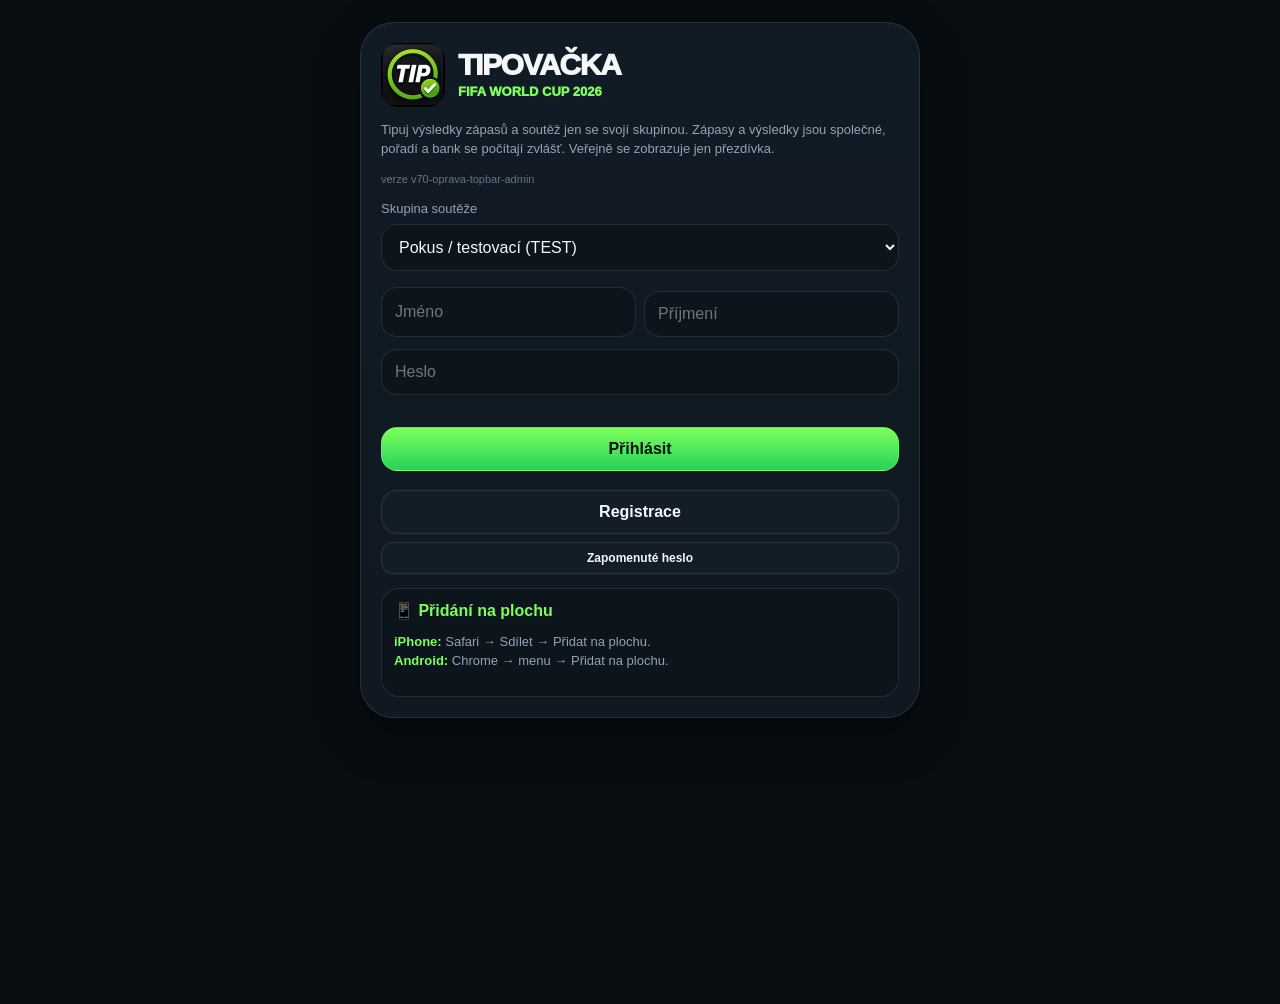
==== commit 6a5d8d33: "Add files via upload" ====
--- a/public/index.html
+++ b/public/index.html
@@ -219,10 +219,10 @@
 function competition(){let s=(data&&data.settings)||{};return {name:s.competition_name||'FIFA World Cup 2026',subtitle:s.competition_subtitle||'MS ve fotbale 2026'}}
 function userName(){return me?(me.public_name||me.nick||me.full_name||'hráč'):'hráč'}
 function userStats(){let st=(data&&data.meStats)||me||{},rank=(data&&data.ranking)||[],pos=rank.findIndex(x=>x.id==st.id)+1,pct=st.evaluated_count?Math.round(((st.hit_1||0)+(st.hit_3||0))/(st.evaluated_count||1)*100):0;return {st,pos,pct,ev:st.evaluated_count||0}}
-function topbar(){if(!me||!data)return'';let c=competition(),u=userName(),{st,pos,pct,ev}=userStats();let total=st.tips_count||0;return `<header class=top><div class=top-inner><div class=brand><img src="app-icon.png?v=68" alt="TIP"><div><div class=brand-title>Tipovačka</div><div class=brand-sub>${esc(c.name)}</div></div></div><div class=header-meta><div class=meta-block><div class=meta-label>sekce</div><div class=meta-value>${esc(sectionTitle())}</div></div><div class=meta-block><div class=meta-label>přihlášen</div><div class="meta-value green">${esc(u)}</div></div></div><div class=top-stats><div class=stat-chip><strong>${pos||'—'}.</strong><span>místo</span></div><div class=stat-chip><strong>${st.points||0}</strong><span>bodů</span></div><div class=stat-chip><strong>${pct}%</strong><span>úspěšnost</span></div><div class=stat-chip><strong>${ev}/${total}</strong><span>vyhodnoceno / tipy</span></div></div></div></header>`}
+function topbar(){if(!me||!data)return'';let c=competition(),u=userName(),{st,pos,pct,ev}=userStats();let total=st.tips_count||0;return `<header class=top><div class=top-inner><div class=brand><img src="app-icon.png?v=70" alt="TIP"><div><div class=brand-title>Tipovačka</div><div class=brand-sub>${esc(c.name)}</div></div></div><div class=header-meta><div class=meta-block><div class=meta-label>sekce</div><div class=meta-value>${esc(sectionTitle())}</div></div><div class=meta-block><div class=meta-label>přihlášen</div><div class="meta-value green">${esc(u)}</div></div></div><div class=top-stats><div class=stat-chip><strong>${pos||'—'}.</strong><span>místo</span></div><div class=stat-chip><strong>${st.points||0}</strong><span>bodů</span></div><div class=stat-chip><strong>${pct}%</strong><span>úspěšnost</span></div><div class=stat-chip><strong>${ev}/${total}</strong><span>vyhodnoceno / tipy</span></div></div></div></header>`}
 function navIcon(k){return {home:'<svg viewBox="0 0 24 24"><path d="M3 11.5 12 4l9 7.5"/><path d="M5.5 10.5V20h13v-9.5"/><path d="M9.5 20v-6h5v6"/></svg>',tips:'<svg viewBox="0 0 24 24"><circle cx="12" cy="12" r="8"/><circle cx="12" cy="12" r="4"/><path d="M12 2v3M12 19v3M2 12h3M19 12h3"/></svg>',rank:'<svg viewBox="0 0 24 24"><path d="M8 21h8"/><path d="M12 17v4"/><path d="M7 4h10v4a5 5 0 0 1-10 0V4Z"/><path d="M7 6H4a3 3 0 0 0 3 5"/><path d="M17 6h3a3 3 0 0 1-3 5"/></svg>',profile:'<svg viewBox="0 0 24 24"><circle cx="12" cy="8" r="4"/><path d="M4 21a8 8 0 0 1 16 0"/></svg>',rules:'<svg viewBox="0 0 24 24"><path d="M6 3h9l3 3v15H6z"/><path d="M14 3v4h4"/><path d="M8 11h8M8 15h8M8 19h5"/></svg>',admin:'<svg viewBox="0 0 24 24"><path d="M12 3 20 6v6c0 5-3.5 8-8 9-4.5-1-8-4-8-9V6l8-3Z"/><path d="M9 12l2 2 4-5"/></svg>'}[k]||''}
 function nav(){if(!me)return'';let admin=['admin','superadmin'].includes(me.role);let items=[['home','Domů'],['tips','Zápasy'],['rank','Pořadí'],['rules','Pravidla'],['profile','Profil'],['admin','Admin']];return `<nav class=bottom>${items.map(i=>i[0]=='admin'&&!admin?'':`<button class="${page==i[0]?'on':''}" onclick="go('${i[0]}')">${navIcon(i[0])}<span>${i[1]}</span></button>`).join('')}</nav>`}
-function loginScreen(){let cname='FIFA World Cup 2026';return `<div class=login><div class=login-card><div class=login-brand><img src="app-icon.png?v=68" alt="TIP"><div><div class=login-brand-title>Tipovačka</div><div class=login-brand-sub>${cname}</div></div></div><p class=note>Tipuj výsledky zápasů, sleduj pořadí a porovnej se s ostatními. Veřejně se zobrazuje jen přezdívka.</p><p class="note" style="font-size:11px;opacity:.65">verze v68-skupiny-audit</p>${msg?`<div class="notice bad">${esc(msg)}</div>`:''}<div class=grid2><input id=loginFirst class=input autocomplete=given-name placeholder="Jméno"><input id=loginLast class=input autocomplete=family-name placeholder="Příjmení"></div><input id=lp class=input type=password autocomplete=current-password placeholder="Heslo"><div class=login-actions><button class="btn primary full" onclick="login(this)">Přihlásit</button><button class="btn full" onclick="toggleRegister(this)">Registrace</button></div><button class="btn small full" style="margin-top:8px" onclick="showForgot(this)">Zapomenuté heslo</button><div id=forgot class="forgot-box hide"><b>Zapomenuté heslo</b><p class=note>Napiš správci soutěže na <b>tomas.nova9@seznam.cz</b>. Do zprávy uveď jméno, příjmení a přezdívku. Správce ti nastaví nové heslo. Původní heslo se z bezpečnostních důvodů nikde nezobrazuje.</p></div><div id=reg class=hide><div class=grid2><input id=first class=input placeholder="Jméno"><input id=last class=input placeholder="Příjmení"></div><input id=nick class=input placeholder="Přezdívka do pořadí"><input id=email class=input placeholder="E-mail"><input id=rp class=input type=password placeholder="Heslo"><input id=code class=input placeholder="Vstupní kód"><button class="btn primary full" onclick="register(this)">Registrovat</button><p class=note>Po registraci najdeš pokyny k platbě v profilu. Admin po spárování platby účet aktivuje.</p></div><div class=login-install><b>📱 Přidání na plochu</b><p class=note><b>iPhone:</b> otevři v Safari → Sdílet → Přidat na plochu.<br><b>Android:</b> otevři v Chrome → menu → Přidat na plochu.</p></div></div></div>`}
+function loginScreen(){let cname='FIFA World Cup 2026';return `<div class=login><div class=login-card><div class=login-brand><img src="app-icon.png?v=70" alt="TIP"><div><div class=login-brand-title>Tipovačka</div><div class=login-brand-sub>${cname}</div></div></div><p class=note>Tipuj výsledky zápasů, sleduj pořadí a porovnej se s ostatními. Veřejně se zobrazuje jen přezdívka.</p><p class="note" style="font-size:11px;opacity:.65">verze v70-oprava-topbar-admin</p>${msg?`<div class="notice bad">${esc(msg)}</div>`:''}<div class=grid2><input id=loginFirst class=input autocomplete=given-name placeholder="Jméno"><input id=loginLast class=input autocomplete=family-name placeholder="Příjmení"></div><input id=lp class=input type=password autocomplete=current-password placeholder="Heslo"><div class=login-actions><button class="btn primary full" onclick="login(this)">Přihlásit</button><button class="btn full" onclick="toggleRegister(this)">Registrace</button></div><button class="btn small full" style="margin-top:8px" onclick="showForgot(this)">Zapomenuté heslo</button><div id=forgot class="forgot-box hide"><b>Zapomenuté heslo</b><p class=note>Napiš správci soutěže na <b>tomas.nova9@seznam.cz</b>. Do zprávy uveď jméno, příjmení a přezdívku. Správce ti nastaví nové heslo. Původní heslo se z bezpečnostních důvodů nikde nezobrazuje.</p></div><div id=reg class=hide><div class=grid2><input id=first class=input placeholder="Jméno"><input id=last class=input placeholder="Příjmení"></div><input id=nick class=input placeholder="Přezdívka do pořadí"><input id=email class=input placeholder="E-mail"><input id=rp class=input type=password placeholder="Heslo"><input id=code class=input placeholder="Vstupní kód"><button class="btn primary full" onclick="register(this)">Registrovat</button><p class=note>Po registraci najdeš pokyny k platbě v profilu. Admin po spárování platby účet aktivuje.</p></div><div class=login-install><b>📱 Přidání na plochu</b><p class=note><b>iPhone:</b> otevři v Safari → Sdílet → Přidat na plochu.<br><b>Android:</b> otevři v Chrome → menu → Přidat na plochu.</p></div></div></div>`}
 function setLoading(btn,label){if(!btn)return()=>{};btn.classList.add('busy');btn.disabled=true;btn.setAttribute('aria-busy','true');return()=>{btn.classList.remove('busy');btn.disabled=false;btn.removeAttribute('aria-busy')}}
 function toggleRegister(btn){btn&&btn.classList.add('flash-ok');setTimeout(()=>btn&&btn.classList.remove('flash-ok'),300);let r=document.getElementById('reg');if(r)r.classList.toggle('hide')}
 function showForgot(btn){btn&&btn.classList.add('flash-ok');setTimeout(()=>btn&&btn.classList.remove('flash-ok'),300);let f=document.getElementById('forgot');if(f)f.classList.toggle('hide')}
@@ -417,7 +417,7 @@
   }catch(e){alert(e.message)}
   finally{const btn=document.getElementById('saveSettingsBtn'); if(btn){btn.disabled=false;btn.classList.remove('busy')}}
 }
-function admin(){
+function adminCore(){
   if(!['admin','superadmin'].includes(me.role))return `<div class=card><div class=notice>Bez oprávnění.</div></div>`;
   let phasesList=['Skupina A','Skupina B','Skupina C','Skupina D','Skupina E','Skupina F','Skupina G','Skupina H','Skupina I','Skupina J','Skupina K','Skupina L','32 postupujících','Osmifinále','Čtvrtfinále','Semifinále','O 3. místo','Finále'];
   let users=data.users||[], matches=data.matches||[];
@@ -553,12 +553,18 @@
 function selectedAppPath(){let p='/app';if(me&&['admin','superadmin'].includes(me.role)){p+='?group='+encodeURIComponent(adminGroupId||'g-test')}return p}
 async function load(silent=false){try{if(tok){let m=await api('/me');me=m.user;data=await api(selectedAppPath());if(data&&data.currentGroup&&!adminGroupId)adminGroupId=data.currentGroup.id}else{me=null;data=null;await loadPublicGroups()}}catch(e){if(!silent)msg=e.message;localStorage.removeItem('tip_token');tok='';me=null;data=null;await loadPublicGroups()}render()}
 async function refreshSilent(force=false){if(!me)return;if(Date.now()<editingUntil)return;const ae=document.activeElement;if(!force&&page==='admin'&&ae&&['INPUT','TEXTAREA','SELECT'].includes(ae.tagName))return;try{data=await api(selectedAppPath());me=(await api('/me')).user;let sig=renderSignature();if(force||sig!==__lastRenderSignature){render()}}catch(e){}}
-function loginScreen(){let cname='FIFA World Cup 2026';let gsel=`<div class=login-group><label class=note>Skupina soutěže</label><select id=loginGroup class=input>${groupOptions(localStorage.tip_group||'g-test')}</select></div>`;return `<div class=login><div class=login-card><div class=login-brand><img src="app-icon.png?v=68" alt="TIP"><div><div class=login-brand-title>Tipovačka</div><div class=login-brand-sub>${cname}</div></div></div><p class=note>Tipuj výsledky zápasů a soutěž jen se svojí skupinou. Zápasy a výsledky jsou společné, pořadí a bank se počítají zvlášť. Veřejně se zobrazuje jen přezdívka.</p><p class="note" style="font-size:11px;opacity:.65">verze v68-skupiny-audit</p>${msg?`<div class="notice bad">${esc(msg)}</div>`:''}${gsel}<div class=grid2><input id=loginFirst class=input autocomplete=given-name placeholder="Jméno"><input id=loginLast class=input autocomplete=family-name placeholder="Příjmení"></div><input id=lp class=input type=password autocomplete=current-password placeholder="Heslo"><div class=login-actions><button class="btn primary full" onclick="login(this)">Přihlásit</button><button class="btn full" onclick="toggleRegister(this)">Registrace</button></div><button class="btn small full" style="margin-top:8px" onclick="showForgot(this)">Zapomenuté heslo</button><div id=forgot class="forgot-box hide"><b>Zapomenuté heslo</b><p class=note>Napiš správci soutěže na <b>tomas.nova9@seznam.cz</b>. Do zprávy uveď jméno, příjmení, přezdívku a skupinu. Správce ti nastaví nové heslo.</p></div><div id=reg class=hide><div class=notice ok>Vyber správnou skupinu. Pořadí, startovné a bank hry se počítají samostatně pro každou skupinu.</div><div class=grid2><input id=first class=input placeholder="Jméno"><input id=last class=input placeholder="Příjmení"></div><input id=nick class=input placeholder="Přezdívka do pořadí"><input id=email class=input placeholder="E-mail"><input id=rp class=input type=password placeholder="Heslo"><input id=code class=input placeholder="Vstupní kód"><button class="btn primary full" onclick="register(this)">Registrovat</button><p class=note>Stávající testovací uživatelé jsou ve skupině Pokus / testovací.</p></div><div class=login-install><b>📱 Přidání na plochu</b><p class=note><b>iPhone:</b> Safari → Sdílet → Přidat na plochu.<br><b>Android:</b> Chrome → menu → Přidat na plochu.</p></div></div></div>`}
+function loginScreen(){let cname='FIFA World Cup 2026';let gsel=`<div class=login-group><label class=note>Skupina soutěže</label><select id=loginGroup class=input>${groupOptions(localStorage.tip_group||'g-test')}</select></div>`;return `<div class=login><div class=login-card><div class=login-brand><img src="app-icon.png?v=70" alt="TIP"><div><div class=login-brand-title>Tipovačka</div><div class=login-brand-sub>${cname}</div></div></div><p class=note>Tipuj výsledky zápasů a soutěž jen se svojí skupinou. Zápasy a výsledky jsou společné, pořadí a bank se počítají zvlášť. Veřejně se zobrazuje jen přezdívka.</p><p class="note" style="font-size:11px;opacity:.65">verze v70-oprava-topbar-admin</p>${msg?`<div class="notice bad">${esc(msg)}</div>`:''}${gsel}<div class=grid2><input id=loginFirst class=input autocomplete=given-name placeholder="Jméno"><input id=loginLast class=input autocomplete=family-name placeholder="Příjmení"></div><input id=lp class=input type=password autocomplete=current-password placeholder="Heslo"><div class=login-actions><button class="btn primary full" onclick="login(this)">Přihlásit</button><button class="btn full" onclick="toggleRegister(this)">Registrace</button></div><button class="btn small full" style="margin-top:8px" onclick="showForgot(this)">Zapomenuté heslo</button><div id=forgot class="forgot-box hide"><b>Zapomenuté heslo</b><p class=note>Napiš správci soutěže na <b>tomas.nova9@seznam.cz</b>. Do zprávy uveď jméno, příjmení, přezdívku a skupinu. Správce ti nastaví nové heslo.</p></div><div id=reg class=hide><div class=notice ok>Vyber správnou skupinu. Pořadí, startovné a bank hry se počítají samostatně pro každou skupinu.</div><div class=grid2><input id=first class=input placeholder="Jméno"><input id=last class=input placeholder="Příjmení"></div><input id=nick class=input placeholder="Přezdívka do pořadí"><input id=email class=input placeholder="E-mail"><input id=rp class=input type=password placeholder="Heslo"><input id=code class=input placeholder="Vstupní kód"><button class="btn primary full" onclick="register(this)">Registrovat</button><p class=note>Stávající testovací uživatelé jsou ve skupině Pokus / testovací.</p></div><div class=login-install><b>📱 Přidání na plochu</b><p class=note><b>iPhone:</b> Safari → Sdílet → Přidat na plochu.<br><b>Android:</b> Chrome → menu → Přidat na plochu.</p></div></div></div>`}
 async function login(btn){const done=setLoading(btn);try{msg='';const first=norm(document.getElementById('loginFirst')?.value||''),last=norm(document.getElementById('loginLast')?.value||''),pass=document.getElementById('lp')?.value||'',gid=document.getElementById('loginGroup')?.value||'g-test';localStorage.tip_group=gid;let r=await api('/auth/login',{method:'POST',body:JSON.stringify({first,last,name:(first+' '+last).trim(),password:pass,group_id:gid})});tok=r.token;localStorage.tip_token=tok;adminGroupId=gid;localStorage.tip_admin_group=gid;await load()}catch(e){msg=e.message;done();render()}}
 async function register(btn){const done=setLoading(btn);try{msg='';const gid=document.getElementById('loginGroup')?.value||'g-test';localStorage.tip_group=gid;let r=await api('/auth/register',{method:'POST',body:JSON.stringify({first:first.value,last:last.value,nick:nick.value,email:email.value,phone:'',password:rp.value,code:code.value,group_id:gid})});tok=r.token;localStorage.tip_token=tok;adminGroupId=gid;localStorage.tip_admin_group=gid;await load()}catch(e){msg=e.message;done();render()}}
-const __topbar_v67=topbar;function topbar(){let html=__topbar_v67();if(data&&data.currentGroup){html=html.replace('</div></div></header>',`<div class="group-pill">Skupina: ${esc(data.currentGroup.name)}</div></div></div></header>`)}return html}
+function topbar(){
+  if(!me||!data)return'';
+  let c=competition(),u=userName(),{st,pos,pct,ev}=userStats();
+  let total=st.tips_count||0;
+  let group=data&&data.currentGroup?`<div class="group-pill">Skupina: ${esc(data.currentGroup.name)}</div>`:'';
+  return `<header class=top><div class=top-inner><div class=brand><img src="app-icon.png?v=70" alt="TIP"><div><div class=brand-title>Tipovačka</div><div class=brand-sub>${esc(c.name)}</div></div></div><div class=header-meta><div class=meta-block><div class=meta-label>sekce</div><div class=meta-value>${esc(sectionTitle())}</div></div><div class=meta-block><div class=meta-label>přihlášen</div><div class="meta-value green">${esc(u)}</div></div>${group}</div><div class=top-stats><div class=stat-chip><strong>${pos||'—'}.</strong><span>místo</span></div><div class=stat-chip><strong>${st.points||0}</strong><span>bodů</span></div><div class=stat-chip><strong>${pct}%</strong><span>úspěšnost</span></div><div class=stat-chip><strong>${ev}/${total}</strong><span>vyhodnoceno / tipy</span></div></div></div></header>`;
+}
 function groupAdminPanel(){if(!data||!['admin','superadmin'].includes(me.role))return'';let g=data.currentGroup||{},gs=data.groups||[];return `<div class="card group-panel"><div class=title>Skupiny soutěže</div><div class=admin-group-top><div><label class=note>Právě spravuješ skupinu</label><select class=input onchange="adminGroupId=this.value;localStorage.tip_admin_group=this.value;refreshSilent(true)">${gs.map(x=>`<option value="${esc(x.id)}" ${x.id==g.id?'selected':''}>${esc(x.name)} (${esc(x.code)})</option>`).join('')}</select></div><div class=group-current><span class=note>Kód pro registraci</span><br><b>${esc(g.code||'TEST')}</b></div></div><div class=group-hint>Výsledky zápasů jsou společné pro všechny skupiny. Pořadí, aktivace hráčů, startovné, bank hry a platba se počítají podle vybrané skupiny.</div><details style="margin-top:12px"><summary class=btn>+ Přidat novou skupinu</summary><div class=group-admin-grid style="margin-top:10px"><input id=newGroupName class=input placeholder="Název skupiny, např. Škola"><input id=newGroupCode class=input placeholder="Kód, např. BABAK"><button class="btn primary" onclick=createGroup()>Vytvořit</button></div></details></div>`}
-const __admin_v67=admin;function admin(){return groupAdminPanel()+__admin_v67()}
+function admin(){return groupAdminPanel()+adminTools()+adminCore()}
 const __saveSettings_v67=saveSettings;async function saveSettings(){await withBusy('Ukládám…',async()=>{await api('/admin/settings',{method:'POST',body:JSON.stringify({group_id:(data.currentGroup&&data.currentGroup.id)||adminGroupId,admin_fee:+af.value||0,game_fee:+gf.value||0,bank_account:bank.value,access_code:access.value,rules_html:rulesText.value,competition_name:compName.value,competition_subtitle:compSub.value,competition_logo_url:''})});await refreshSilent(true);let n=document.getElementById('saveNote');if(n)n.classList.add('show');setTimeout(()=>{let n=document.getElementById('saveNote');if(n)n.classList.remove('show')},1800)})}
 async function createGroup(){let name=document.getElementById('newGroupName')?.value||'',code=document.getElementById('newGroupCode')?.value||'';if(!name.trim()){alert('Zadej název skupiny.');return}let r=await api('/admin/create-group',{method:'POST',body:JSON.stringify({name,code})});adminGroupId=r.id;localStorage.tip_admin_group=r.id;await refreshSilent(true);alert('Skupina vytvořena. Kód pro registraci: '+r.code)}
 
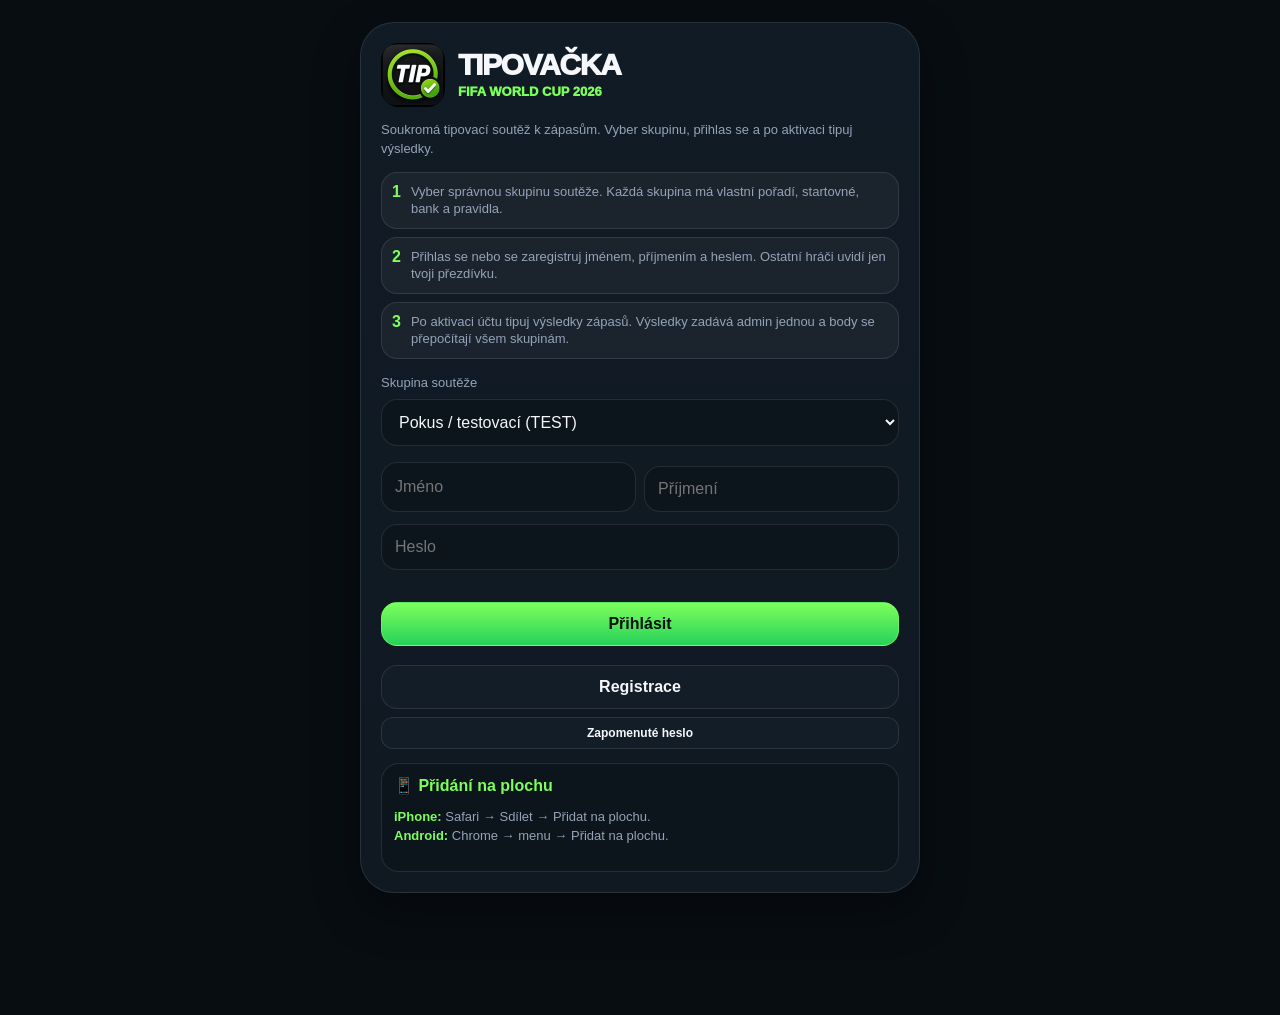
==== commit 42de1915: "Add files via upload" ====
--- a/public/index.html
+++ b/public/index.html
@@ -202,6 +202,9 @@
 
 /* v67 groups */
 .group-pill{display:inline-flex;align-items:center;gap:6px;padding:7px 10px;border-radius:999px;background:rgba(39,209,91,.10);border:1px solid rgba(39,209,91,.24);color:var(--green2);font-size:12px;font-weight:900}.group-panel{border:1px solid rgba(124,255,91,.20);background:linear-gradient(180deg,rgba(39,209,91,.08),rgba(255,255,255,.02));}.group-admin-grid{display:grid;grid-template-columns:1.3fr .8fr .8fr;gap:8px}.group-hint{font-size:12px;color:var(--muted);line-height:1.4;margin-top:8px}.login-group{margin:8px 0 4px}.admin-group-top{display:grid;grid-template-columns:1fr auto;gap:10px;align-items:end}.group-current{padding:10px 12px;border-radius:16px;background:#0c141c;border:1px solid var(--line)}.group-current b{color:var(--green2)}@media(max-width:760px){.group-admin-grid,.admin-group-top{grid-template-columns:1fr}.group-pill{font-size:11px}}
+
+/* v71 group/admin cleanup */
+.login-steps{display:grid;gap:8px;margin:12px 0 14px}.login-step{display:flex;gap:10px;align-items:flex-start;background:rgba(255,255,255,.045);border:1px solid var(--line);border-radius:16px;padding:10px}.login-step b{color:var(--green2)}.login-step span{color:var(--muted);font-size:13px;line-height:1.35}.login-brand{justify-content:flex-start}.group-panel .title{margin-bottom:10px}.admin-group-top{display:grid;grid-template-columns:1fr auto;gap:12px;align-items:end}.group-current{background:rgba(39,209,91,.10);border:1px solid rgba(39,209,91,.24);border-radius:18px;padding:10px 14px}.group-hint{color:var(--muted);font-size:13px;line-height:1.45;margin-top:10px}.admin-groups-overview{display:grid;grid-template-columns:repeat(3,1fr);gap:8px;margin-top:12px}.admin-groups-overview .mini{margin:0!important}.admin-row .group-mini{margin-top:7px;display:grid;grid-template-columns:92px 1fr;gap:8px;align-items:center}.admin-row .group-mini label{font-size:12px;color:var(--muted);font-weight:800}.admin-row .group-mini select{margin:0;padding:8px 10px;border-radius:12px;font-size:13px}.user-tags{display:flex;flex-wrap:wrap;gap:6px;margin-top:8px}.tag{display:inline-flex;border-radius:999px;border:1px solid var(--line);background:rgba(255,255,255,.04);padding:4px 8px;font-size:12px;font-weight:800;color:var(--muted)}.tag.green{color:var(--green2);border-color:rgba(39,209,91,.28);background:rgba(39,209,91,.10)}.tag.gold{color:#ffd987;border-color:rgba(246,193,75,.28);background:rgba(246,193,75,.10)}.public-note{font-size:12px;color:var(--muted);line-height:1.35;margin-top:8px}@media(max-width:720px){.admin-group-top{grid-template-columns:1fr}.admin-groups-overview{grid-template-columns:1fr}.admin-row .group-mini{grid-template-columns:1fr}.login-step{padding:9px}.login-step span{font-size:12px}}
 </style></head><body><div id="root"></div><script>
 const API="/api";
 let tok=localStorage.tip_token||"",me=null,data=null,page="home",msg="",filter="all",phase="all",betsFilter="all",timer=null;
@@ -568,6 +571,17 @@
 const __saveSettings_v67=saveSettings;async function saveSettings(){await withBusy('Ukládám…',async()=>{await api('/admin/settings',{method:'POST',body:JSON.stringify({group_id:(data.currentGroup&&data.currentGroup.id)||adminGroupId,admin_fee:+af.value||0,game_fee:+gf.value||0,bank_account:bank.value,access_code:access.value,rules_html:rulesText.value,competition_name:compName.value,competition_subtitle:compSub.value,competition_logo_url:''})});await refreshSilent(true);let n=document.getElementById('saveNote');if(n)n.classList.add('show');setTimeout(()=>{let n=document.getElementById('saveNote');if(n)n.classList.remove('show')},1800)})}
 async function createGroup(){let name=document.getElementById('newGroupName')?.value||'',code=document.getElementById('newGroupCode')?.value||'';if(!name.trim()){alert('Zadej název skupiny.');return}let r=await api('/admin/create-group',{method:'POST',body:JSON.stringify({name,code})});adminGroupId=r.id;localStorage.tip_admin_group=r.id;await refreshSilent(true);alert('Skupina vytvořena. Kód pro registraci: '+r.code)}
 
+
+// v71: čistší úvod + komplexnější skupiny v adminu
+function publicIntro(){return `<div class=login-steps><div class=login-step><b>1</b><span>Vyber správnou skupinu soutěže. Každá skupina má vlastní pořadí, startovné, bank a pravidla.</span></div><div class=login-step><b>2</b><span>Přihlas se nebo se zaregistruj jménem, příjmením a heslem. Ostatní hráči uvidí jen tvoji přezdívku.</span></div><div class=login-step><b>3</b><span>Po aktivaci účtu tipuj výsledky zápasů. Výsledky zadává admin jednou a body se přepočítají všem skupinám.</span></div></div>`}
+function loginScreen(){let cname='FIFA World Cup 2026';let gsel=`<div class=login-group><label class=note>Skupina soutěže</label><select id=loginGroup class=input>${groupOptions(localStorage.tip_group||'g-test')}</select></div>`;return `<div class=login><div class=login-card><div class=login-brand><img src="app-icon.png?v=71" alt="TIP"><div><div class=login-brand-title>Tipovačka</div><div class=login-brand-sub>${cname}</div></div></div><p class=note>Soukromá tipovací soutěž k zápasům. Vyber skupinu, přihlas se a po aktivaci tipuj výsledky.</p>${publicIntro()}${msg?`<div class="notice bad">${esc(msg)}</div>`:''}${gsel}<div class=grid2><input id=loginFirst class=input autocomplete=given-name placeholder="Jméno"><input id=loginLast class=input autocomplete=family-name placeholder="Příjmení"></div><input id=lp class=input type=password autocomplete=current-password placeholder="Heslo"><div class=login-actions><button class="btn primary full" onclick="login(this)">Přihlásit</button><button class="btn full" onclick="toggleRegister(this)">Registrace</button></div><button class="btn small full" style="margin-top:8px" onclick="showForgot(this)">Zapomenuté heslo</button><div id=forgot class="forgot-box hide"><b>Zapomenuté heslo</b><p class=note>Napiš správci soutěže na <b>tomas.nova9@seznam.cz</b>. Do zprávy uveď jméno, příjmení, přezdívku a skupinu. Správce ti nastaví nové heslo.</p></div><div id=reg class=hide><div class=notice ok>Registruješ se do zvolené skupiny. Pokud si nejsi jistý, zeptej se admina na správnou skupinu.</div><div class=grid2><input id=first class=input placeholder="Jméno"><input id=last class=input placeholder="Příjmení"></div><input id=nick class=input placeholder="Přezdívka do pořadí"><input id=email class=input placeholder="E-mail"><input id=rp class=input type=password placeholder="Heslo"><input id=code class=input placeholder="Vstupní kód"><button class="btn primary full" onclick="register(this)">Registrovat</button></div><div class=login-install><b>📱 Přidání na plochu</b><p class=note><b>iPhone:</b> Safari → Sdílet → Přidat na plochu.<br><b>Android:</b> Chrome → menu → Přidat na plochu.</p></div></div></div>`}
+function groupNameById(id){let gs=(data&&data.groups)||publicGroups||[];let g=gs.find(x=>x.id===id);return g?g.name:(id||'—')}
+function groupSelectForUser(u){let gs=(data&&data.groups)||[];if(!gs.length||u.role!=='player')return'';return `<div class=group-mini><label>Skupina</label><select class=input onchange="changeUserGroup('${u.id}',this.value)">${gs.map(g=>`<option value="${esc(g.id)}" ${g.id==u.group_id?'selected':''}>${esc(g.name)} (${esc(g.code)})</option>`).join('')}</select></div>`}
+async function changeUserGroup(userId,groupId){await withBusy('Přesouvám…',async()=>{await api('/admin/user-group',{method:'POST',body:JSON.stringify({userId,groupId})});await refreshSilent(true)})}
+function groupAdminPanel(){if(!data||!['admin','superadmin'].includes(me.role))return'';let g=data.currentGroup||{},gs=data.groups||[],users=data.users||[];let groupCounts=gs.map(gr=>{let count=users.filter(u=>u.group_id===gr.id&&u.role==='player').length;let active=users.filter(u=>u.group_id===gr.id&&u.role==='player'&&u.approved&&u.paid).length;return{gr,count,active}});return `<div class="card group-panel"><div class=title>Skupiny soutěže</div><div class=admin-group-top><div><label class=note>Právě spravuješ skupinu</label><select class=input onchange="adminGroupId=this.value;localStorage.tip_admin_group=this.value;refreshSilent(true)">${gs.map(x=>`<option value="${esc(x.id)}" ${x.id==g.id?'selected':''}>${esc(x.name)} (${esc(x.code)})</option>`).join('')}</select></div><div class=group-current><span class=note>Kód pro registraci</span><br><b>${esc(g.code||'TEST')}</b></div></div><div class=group-hint>Výsledky zápasů jsou společné pro všechny skupiny. Pořadí, aktivace hráčů, platby, startovné, bank hry a pravidla se řeší podle vybrané skupiny.</div><div class=admin-groups-overview>${groupCounts.map(x=>`<div class="mini"><b>${x.active}/${x.count}</b><span>${esc(x.gr.name)}</span></div>`).join('')}</div><details style="margin-top:12px"><summary class=btn>+ Přidat novou skupinu</summary><div class=group-admin-grid style="margin-top:10px"><input id=newGroupName class=input placeholder="Název skupiny, např. Škola"><input id=newGroupCode class=input placeholder="Kód, např. BABAK"><button class="btn primary" onclick=createGroup()>Vytvořit</button></div></details></div>`}
+function adminCore(){if(!['admin','superadmin'].includes(me.role))return `<div class=card><div class=notice>Bez oprávnění.</div></div>`;let phasesList=['Skupina A','Skupina B','Skupina C','Skupina D','Skupina E','Skupina F','Skupina G','Skupina H','Skupina I','Skupina J','Skupina K','Skupina L','32 postupujících','Osmifinále','Čtvrtfinále','Semifinále','O 3. místo','Finále'];let users=data.users||[],matches=data.matches||[],current=data.currentGroup||{};let playerUsers=users.filter(x=>x.role==='player');let active=playerUsers.filter(x=>x.approved&&x.paid).length,waiting=playerUsers.length-active,finished=matches.filter(x=>x.effective_status=='finished').length;let toConfirm=matches.filter(m=>(m.effective_status=='locked'||new Date(m.start_time)<=new Date())&&!m.score).slice(0,18);let placeholders=matches.filter(m=>m.home=='TBD'||m.away=='TBD'||/^(1|2|3)[A-L]/.test(m.home)||/^(1|2|3)[A-L]/.test(m.away)||/Vítěz|Poražený|M\d+|TBD|postup|Doplní/i.test((m.home||'')+' '+(m.away||'')+' '+(m.info||'')));let userRows=users.map(u=>`<div class=admin-row><div class=rank><div class=grow><b>${esc(u.first)} ${esc(u.last)}</b><div class=note>Veřejně: <b>${displayUser(u)}</b> • ${esc(u.email||'bez e-mailu')}<br>Platba: <b>${esc(u.payment_note||'')}</b></div><div class=user-tags><span class="tag green">${esc(groupNameById(u.group_id))}</span><span class="tag">${roleLabel(u.role)}</span>${u.approved&&u.paid?'<span class="tag green">aktivní</span>':'<span class="tag gold">čeká</span>'}</div>${groupSelectForUser(u)}</div><div class=points>${u.points||0} b</div></div><div class=admin-actions><button class="btn good small" onclick="approve('${u.id}')">Aktivovat</button><button class="btn small" onclick="deactivate('${u.id}')">Deaktivovat</button><button class="btn small" onclick="role('${u.id}','player')">Tipér</button><button class="btn small" onclick="role('${u.id}','admin')">Admin</button><button class="btn small" onclick="resetPassword('${u.id}','${esc(u.nick||u.first)}')">Reset hesla</button><button class="btn danger small" onclick="delUser('${u.id}')">Smazat</button></div></div>`).join('');return `<div class=card><div class=admin-summary><div class=mini><b>${playerUsers.length}</b><span>tipérů ve skupině</span></div><div class=mini><b>${active}</b><span>aktivních</span></div><div class=mini><b>${waiting}</b><span>čeká</span></div><div class=mini><b>${finished}/${matches.length}</b><span>vyhodnoceno</span></div></div><div class=public-note>Filtr hráčů: zobrazuješ skupinu <b>${esc(current.name||'Pokus / testovací')}</b>. Admini jsou vidět vždy, protože mohou spravovat výsledky společné pro všechny skupiny.</div></div><div class=card><div class=admin-tabs><button id=tab-todo class="btn admin-tab ${adminTab=='todo'?'active':''}" onclick="setAdminTab('todo')">K vyřešení</button><button id=tab-users class="btn admin-tab ${adminTab=='users'?'active':''}" onclick="setAdminTab('users')">Hráči</button><button id=tab-settings class="btn admin-tab ${adminTab=='settings'?'active':''}" onclick="setAdminTab('settings')">Nastavení</button><button id=tab-phases class="btn admin-tab ${adminTab=='phases'?'active':''}" onclick="setAdminTab('phases')">Fáze</button><button id=tab-import class="btn admin-tab ${adminTab=='import'?'active':''}" onclick="setAdminTab('import')">Import</button><button id=tab-all class="btn admin-tab ${adminTab=='all'?'active':''}" onclick="setAdminTab('all')">Zápasy</button></div><div id=admin-todo class="admin-panel ${adminTab=='todo'?'active':''}"><div class=title>Co je potřeba vyřešit</div>${toConfirm.length?toConfirm.map(m=>`<div class=todo-match><b>${esc(m.home_flag||'')} ${esc(m.home)} vs ${esc(m.away_flag||'')} ${esc(m.away)}</b><div class=note>${esc(m.phase)} • ${new Date(m.start_time).toLocaleString('cs-CZ')}</div><div class=admin-actions><button class="btn good small" onclick="result('${m.id}')">Zadat výsledek</button><button class="btn small" onclick="setStatus('${m.id}','open')">Znovu otevřít</button></div></div>`).join(''):'<div class=notice>Teď není žádný zápas k vyhodnocení.</div>'}</div><div id=admin-users class="admin-panel ${adminTab=='users'?'active':''}"><div class=title>Hráči, kontakty a platby</div><div class=note>Vybraná skupina má vlastní aktivace, platby a pořadí. Hráče můžeš přesunout do jiné skupiny přímo v kartě hráče.</div><div class=admin-list>${userRows}</div></div><div id=admin-settings class="admin-panel ${adminTab=='settings'?'active':''}"><div class=title>Nastavení skupiny a soutěže</div><div class=notice ok>Upravuješ nastavení skupiny: <b>${esc(current.name||'')}</b>. Startovné, bank, účet a pravidla se použijí jen pro tuto skupinu.</div><input id=compName class=input value="${esc(data.settings.competition_name||'FIFA World Cup 2026')}" placeholder="Název soutěže"><input id=compSub class=input value="${esc(data.settings.competition_subtitle||'MS ve fotbale 2026')}" placeholder="Podtitulek"><div class=setting-grid><input id=af class=input type=number value="${data.settings.admin_fee||0}" placeholder="Poplatek adminovi"><input id=gf class=input type=number value="${data.settings.game_fee||0}" placeholder="Vklad do hry"></div><input id=bank class=input value="${esc(data.settings.bank_account||'')}" placeholder="Bankovní účet"><input id=access class=input value="${esc(data.settings.access_code||'TIP2026')}" placeholder="Vstupní kód"><textarea id=rulesText class=input placeholder="Pravidla">${esc(data.settings.rules_html||defaultRulesHtml())}</textarea><button id=saveSettingsBtn class="btn primary full" onclick=saveSettings()>Uložit nastavení skupiny</button><div id=saveNote class="notice ok save-note">Nastavení uloženo.</div><button class="btn good full" style="margin-top:10px" onclick=recalc()>Přepočítat body</button></div><div id=admin-phases class="admin-panel ${adminTab=='phases'?'active':''}"><div class=title>Doplnění vyřazovací fáze</div>${placeholders.length?placeholders.map(m=>`<div class=phase-row><b>${esc(m.phase)} • ${new Date(m.start_time).toLocaleDateString('cs-CZ')}</b><select id="kh_${m.id}" class=input>${data.teamOptions.map(t=>`<option value="${esc(t)}" ${t==m.home?'selected':''}>${esc(flagOf(t))} ${esc(t)}</option>`).join('')}</select><select id="ka_${m.id}" class=input>${data.teamOptions.map(t=>`<option value="${esc(t)}" ${t==m.away?'selected':''}>${esc(flagOf(t))} ${esc(t)}</option>`).join('')}</select><button class="btn good" onclick="quickTeams('${m.id}','${esc(m.start_time)}','${esc(m.phase)}')">Uložit</button></div>`).join(''):'<div class=notice>Žádný zápas k doplnění.</div>'}</div><div id=admin-import class="admin-panel ${adminTab=='import'?'active':''}"><div class=title>Přidat / importovat zápasy</div><label class=admin-field-label>Fáze</label><select id=phaseIn class=input>${phasesList.map(x=>`<option>${x}</option>`).join('')}</select><label class=admin-field-label>Týmy</label><div class=grid2>${teamSelect('homeTeam')} ${teamSelect('awayTeam')}</div><div id=teamPreview class=admin-match-preview></div><label class=admin-field-label>Datum a čas výkopu</label><input id=startTime class=input type=datetime-local><button class="btn primary full" onclick=addMatch()>Přidat zápas</button><div class=add-match-help>Vyber fázi, domácí a hostující tým a hlavně doplň datum a čas. Vlajky se doplní automaticky podle názvů zemí.</div><hr style="border:0;border-top:1px solid var(--line);margin:16px 0"><p class=note>Hromadný import: 2026-06-11 21:00; Skupina A; Mexiko; Jihoafrická republika</p><textarea id=bulk class=input></textarea><button class="btn primary full" onclick=imp()>Importovat</button></div><div id=admin-all class="admin-panel ${adminTab=='all'?'active':''}"><div class=title>Pokročilá správa zápasů</div><button class="btn good full" onclick=resetSchedule()>Obnovit pevný rozpis MS 2026</button><div class="admin-note">Výsledky zápasů jsou společné pro všechny skupiny.</div>${matches.map(m=>`<div class=match><div class=match-head><b>${esc(m.home_flag||'')} ${esc(m.home)} vs ${esc(m.away_flag||'')} ${esc(m.away)}</b>${badge(m)}</div><div class=note>${esc(m.phase)} • ${new Date(m.start_time).toLocaleString('cs-CZ')} ${m.score?'• '+esc(m.score):''}</div><div class=admin-actions><button class="btn small" onclick='editMatch(${JSON.stringify(m).replace(/'/g,"&#39;")})'>Upravit</button><button class="btn small" onclick="setStatus('${m.id}','open')">Otevřít</button><button class="btn small" onclick="setStatus('${m.id}','locked')">Zamknout</button><button class="btn good small" onclick="result('${m.id}')">Výsledek</button><button class="btn small" onclick="setStatus('${m.id}','finished')">Dohráno</button></div></div>`).join('')}</div></div>`}
+function admin(){return groupAdminPanel()+adminTools()+adminCore()}
+
 load();
 if('serviceWorker' in navigator){navigator.serviceWorker.getRegistrations().then(regs=>Promise.all(regs.map(r=>r.unregister()))).catch(()=>{})}
-</script></body></html>+</script></body></html>
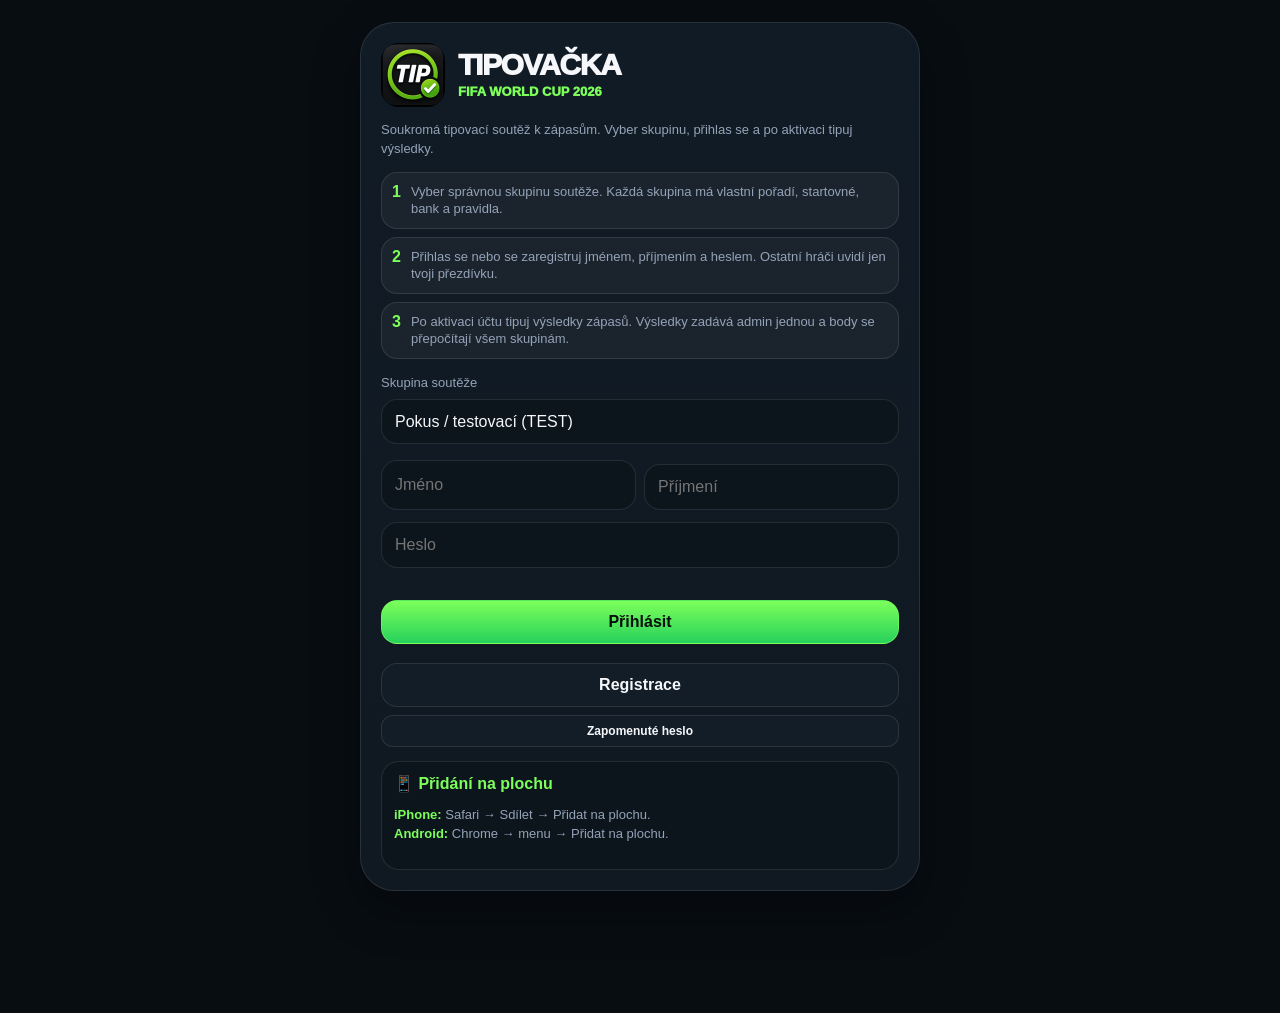
==== commit ea9d2e41: "Add files via upload" ====
--- a/public/index.html
+++ b/public/index.html
@@ -203,8 +203,26 @@
 /* v67 groups */
 .group-pill{display:inline-flex;align-items:center;gap:6px;padding:7px 10px;border-radius:999px;background:rgba(39,209,91,.10);border:1px solid rgba(39,209,91,.24);color:var(--green2);font-size:12px;font-weight:900}.group-panel{border:1px solid rgba(124,255,91,.20);background:linear-gradient(180deg,rgba(39,209,91,.08),rgba(255,255,255,.02));}.group-admin-grid{display:grid;grid-template-columns:1.3fr .8fr .8fr;gap:8px}.group-hint{font-size:12px;color:var(--muted);line-height:1.4;margin-top:8px}.login-group{margin:8px 0 4px}.admin-group-top{display:grid;grid-template-columns:1fr auto;gap:10px;align-items:end}.group-current{padding:10px 12px;border-radius:16px;background:#0c141c;border:1px solid var(--line)}.group-current b{color:var(--green2)}@media(max-width:760px){.group-admin-grid,.admin-group-top{grid-template-columns:1fr}.group-pill{font-size:11px}}
 
-/* v71 group/admin cleanup */
+/* v72 group/admin cleanup */
 .login-steps{display:grid;gap:8px;margin:12px 0 14px}.login-step{display:flex;gap:10px;align-items:flex-start;background:rgba(255,255,255,.045);border:1px solid var(--line);border-radius:16px;padding:10px}.login-step b{color:var(--green2)}.login-step span{color:var(--muted);font-size:13px;line-height:1.35}.login-brand{justify-content:flex-start}.group-panel .title{margin-bottom:10px}.admin-group-top{display:grid;grid-template-columns:1fr auto;gap:12px;align-items:end}.group-current{background:rgba(39,209,91,.10);border:1px solid rgba(39,209,91,.24);border-radius:18px;padding:10px 14px}.group-hint{color:var(--muted);font-size:13px;line-height:1.45;margin-top:10px}.admin-groups-overview{display:grid;grid-template-columns:repeat(3,1fr);gap:8px;margin-top:12px}.admin-groups-overview .mini{margin:0!important}.admin-row .group-mini{margin-top:7px;display:grid;grid-template-columns:92px 1fr;gap:8px;align-items:center}.admin-row .group-mini label{font-size:12px;color:var(--muted);font-weight:800}.admin-row .group-mini select{margin:0;padding:8px 10px;border-radius:12px;font-size:13px}.user-tags{display:flex;flex-wrap:wrap;gap:6px;margin-top:8px}.tag{display:inline-flex;border-radius:999px;border:1px solid var(--line);background:rgba(255,255,255,.04);padding:4px 8px;font-size:12px;font-weight:800;color:var(--muted)}.tag.green{color:var(--green2);border-color:rgba(39,209,91,.28);background:rgba(39,209,91,.10)}.tag.gold{color:#ffd987;border-color:rgba(246,193,75,.28);background:rgba(246,193,75,.10)}.public-note{font-size:12px;color:var(--muted);line-height:1.35;margin-top:8px}@media(max-width:720px){.admin-group-top{grid-template-columns:1fr}.admin-groups-overview{grid-template-columns:1fr}.admin-row .group-mini{grid-template-columns:1fr}.login-step{padding:9px}.login-step span{font-size:12px}}
+
+.toast-ok{position:fixed;left:50%;bottom:96px;transform:translateX(-50%);z-index:999;background:rgba(39,209,91,.96);color:#07100a;font-weight:950;padding:12px 16px;border-radius:999px;box-shadow:0 18px 40px rgba(0,0,0,.35)}
+.btn.soft-disabled{opacity:.78;background:rgba(255,255,255,.08)!important;color:var(--muted)!important;border-color:var(--line)!important}
+.match.tipped .saved-tip{border-color:rgba(56,189,248,.45);background:rgba(56,189,248,.10);color:#7dd3fc}
+.match.tipped{border-color:rgba(56,189,248,.42)!important}
+
+/* v74: Android/PWA text input fix – povolit českou diakritiku a psaní přes dlouhý stisk */
+input[type="text"], input:not([type]), textarea {
+  -webkit-user-select: text;
+  user-select: text;
+  -webkit-touch-callout: default;
+}
+.input {
+  -webkit-appearance: none;
+  appearance: none;
+  caret-color: var(--green2);
+}
+
 </style></head><body><div id="root"></div><script>
 const API="/api";
 let tok=localStorage.tip_token||"",me=null,data=null,page="home",msg="",filter="all",phase="all",betsFilter="all",timer=null;
@@ -212,7 +230,7 @@
 const root=document.getElementById('root');
 const esc=s=>String(s??"").replace(/[&<>\"]/g,m=>({"&":"&amp;","<":"&lt;",">":"&gt;","\"":"&quot;"}[m]));
 const norm=s=>String(s||"").trim();
-async function api(p,o={}){let h={"content-type":"application/json"};if(tok)h.authorization="Bearer "+tok;let r=await fetch(API+p,{...o,headers:h,cache:"no-store"});let txt=await r.text();let j={};try{j=txt?JSON.parse(txt):{}}catch{let hint=txt&&txt.trim().startsWith('<')?"/api vrací HTML místo JSON. Zkontroluj Cloudflare Pages: Functions directory musí být functions, D1 binding DB a public/_routes.json musí obsahovat /api a /api/*.":"Server nevrátil JSON.";throw Error(hint)};if(!r.ok)throw Error(j.error||"Chyba API");return j}
+async function api(p,o={}){let h={"content-type":"application/json"};if(tok)h.authorization="Bearer "+tok;let r=await fetch(API+p,{...o,headers:h,cache:"no-store"});let txt=await r.text();let j={};try{j=txt?JSON.parse(txt):{}}catch{let hint=txt&&txt.trim().startsWith('<')?"/api vrací HTML místo JSON. Zkontroluj Cloudflare Pages: Functions directory musí být functions, D1 binding DB a public/_routes.json musí obsahovat /api a /api/*.":"Server nevrátil JSON.";throw Error(hint)};if(!r.ok)throw Error(j.error||`Chyba API (${r.status})`);return j}
 async function load(silent=false){try{if(tok){let m=await api('/me');me=m.user;data=await api('/app')}else{me=null;data=null}}catch(e){if(!silent)msg=e.message;localStorage.removeItem('tip_token');tok='';me=null;data=null}render()}
 function startRealtime(){clearInterval(timer);timer=setInterval(refreshSilent,5000)}
 async function refreshSilent(){if(!me||Date.now()<editingUntil)return;try{data=await api('/app');me=(await api('/me')).user;render()}catch(e){}}
@@ -222,10 +240,10 @@
 function competition(){let s=(data&&data.settings)||{};return {name:s.competition_name||'FIFA World Cup 2026',subtitle:s.competition_subtitle||'MS ve fotbale 2026'}}
 function userName(){return me?(me.public_name||me.nick||me.full_name||'hráč'):'hráč'}
 function userStats(){let st=(data&&data.meStats)||me||{},rank=(data&&data.ranking)||[],pos=rank.findIndex(x=>x.id==st.id)+1,pct=st.evaluated_count?Math.round(((st.hit_1||0)+(st.hit_3||0))/(st.evaluated_count||1)*100):0;return {st,pos,pct,ev:st.evaluated_count||0}}
-function topbar(){if(!me||!data)return'';let c=competition(),u=userName(),{st,pos,pct,ev}=userStats();let total=st.tips_count||0;return `<header class=top><div class=top-inner><div class=brand><img src="app-icon.png?v=70" alt="TIP"><div><div class=brand-title>Tipovačka</div><div class=brand-sub>${esc(c.name)}</div></div></div><div class=header-meta><div class=meta-block><div class=meta-label>sekce</div><div class=meta-value>${esc(sectionTitle())}</div></div><div class=meta-block><div class=meta-label>přihlášen</div><div class="meta-value green">${esc(u)}</div></div></div><div class=top-stats><div class=stat-chip><strong>${pos||'—'}.</strong><span>místo</span></div><div class=stat-chip><strong>${st.points||0}</strong><span>bodů</span></div><div class=stat-chip><strong>${pct}%</strong><span>úspěšnost</span></div><div class=stat-chip><strong>${ev}/${total}</strong><span>vyhodnoceno / tipy</span></div></div></div></header>`}
+function topbar(){if(!me||!data)return'';let c=competition(),u=userName(),{st,pos,pct,ev}=userStats();let total=st.tips_count||0;return `<header class=top><div class=top-inner><div class=brand><img src="app-icon.png?v=73" alt="TIP"><div><div class=brand-title>Tipovačka</div><div class=brand-sub>${esc(c.name)}</div></div></div><div class=header-meta><div class=meta-block><div class=meta-label>sekce</div><div class=meta-value>${esc(sectionTitle())}</div></div><div class=meta-block><div class=meta-label>přihlášen</div><div class="meta-value green">${esc(u)}</div></div></div><div class=top-stats><div class=stat-chip><strong>${pos||'—'}.</strong><span>místo</span></div><div class=stat-chip><strong>${st.points||0}</strong><span>bodů</span></div><div class=stat-chip><strong>${pct}%</strong><span>úspěšnost</span></div><div class=stat-chip><strong>${ev}/${total}</strong><span>vyhodnoceno / tipy</span></div></div></div></header>`}
 function navIcon(k){return {home:'<svg viewBox="0 0 24 24"><path d="M3 11.5 12 4l9 7.5"/><path d="M5.5 10.5V20h13v-9.5"/><path d="M9.5 20v-6h5v6"/></svg>',tips:'<svg viewBox="0 0 24 24"><circle cx="12" cy="12" r="8"/><circle cx="12" cy="12" r="4"/><path d="M12 2v3M12 19v3M2 12h3M19 12h3"/></svg>',rank:'<svg viewBox="0 0 24 24"><path d="M8 21h8"/><path d="M12 17v4"/><path d="M7 4h10v4a5 5 0 0 1-10 0V4Z"/><path d="M7 6H4a3 3 0 0 0 3 5"/><path d="M17 6h3a3 3 0 0 1-3 5"/></svg>',profile:'<svg viewBox="0 0 24 24"><circle cx="12" cy="8" r="4"/><path d="M4 21a8 8 0 0 1 16 0"/></svg>',rules:'<svg viewBox="0 0 24 24"><path d="M6 3h9l3 3v15H6z"/><path d="M14 3v4h4"/><path d="M8 11h8M8 15h8M8 19h5"/></svg>',admin:'<svg viewBox="0 0 24 24"><path d="M12 3 20 6v6c0 5-3.5 8-8 9-4.5-1-8-4-8-9V6l8-3Z"/><path d="M9 12l2 2 4-5"/></svg>'}[k]||''}
 function nav(){if(!me)return'';let admin=['admin','superadmin'].includes(me.role);let items=[['home','Domů'],['tips','Zápasy'],['rank','Pořadí'],['rules','Pravidla'],['profile','Profil'],['admin','Admin']];return `<nav class=bottom>${items.map(i=>i[0]=='admin'&&!admin?'':`<button class="${page==i[0]?'on':''}" onclick="go('${i[0]}')">${navIcon(i[0])}<span>${i[1]}</span></button>`).join('')}</nav>`}
-function loginScreen(){let cname='FIFA World Cup 2026';return `<div class=login><div class=login-card><div class=login-brand><img src="app-icon.png?v=70" alt="TIP"><div><div class=login-brand-title>Tipovačka</div><div class=login-brand-sub>${cname}</div></div></div><p class=note>Tipuj výsledky zápasů, sleduj pořadí a porovnej se s ostatními. Veřejně se zobrazuje jen přezdívka.</p><p class="note" style="font-size:11px;opacity:.65">verze v70-oprava-topbar-admin</p>${msg?`<div class="notice bad">${esc(msg)}</div>`:''}<div class=grid2><input id=loginFirst class=input autocomplete=given-name placeholder="Jméno"><input id=loginLast class=input autocomplete=family-name placeholder="Příjmení"></div><input id=lp class=input type=password autocomplete=current-password placeholder="Heslo"><div class=login-actions><button class="btn primary full" onclick="login(this)">Přihlásit</button><button class="btn full" onclick="toggleRegister(this)">Registrace</button></div><button class="btn small full" style="margin-top:8px" onclick="showForgot(this)">Zapomenuté heslo</button><div id=forgot class="forgot-box hide"><b>Zapomenuté heslo</b><p class=note>Napiš správci soutěže na <b>tomas.nova9@seznam.cz</b>. Do zprávy uveď jméno, příjmení a přezdívku. Správce ti nastaví nové heslo. Původní heslo se z bezpečnostních důvodů nikde nezobrazuje.</p></div><div id=reg class=hide><div class=grid2><input id=first class=input placeholder="Jméno"><input id=last class=input placeholder="Příjmení"></div><input id=nick class=input placeholder="Přezdívka do pořadí"><input id=email class=input placeholder="E-mail"><input id=rp class=input type=password placeholder="Heslo"><input id=code class=input placeholder="Vstupní kód"><button class="btn primary full" onclick="register(this)">Registrovat</button><p class=note>Po registraci najdeš pokyny k platbě v profilu. Admin po spárování platby účet aktivuje.</p></div><div class=login-install><b>📱 Přidání na plochu</b><p class=note><b>iPhone:</b> otevři v Safari → Sdílet → Přidat na plochu.<br><b>Android:</b> otevři v Chrome → menu → Přidat na plochu.</p></div></div></div>`}
+function loginScreen(){let cname='FIFA World Cup 2026';return `<div class=login><div class=login-card><div class=login-brand><img src="app-icon.png?v=73" alt="TIP"><div><div class=login-brand-title>Tipovačka</div><div class=login-brand-sub>${cname}</div></div></div><p class=note>Tipuj výsledky zápasů, sleduj pořadí a porovnej se s ostatními. Veřejně se zobrazuje jen přezdívka.</p>${msg?`<div class="notice bad">${esc(msg)}</div>`:''}<div class=grid2><input id=loginFirst class=input type="text" inputmode="text" autocomplete="given-name" autocapitalize="words" autocorrect="on" spellcheck="true" enterkeyhint="next" placeholder="Jméno"><input id=loginLast class=input type="text" inputmode="text" autocomplete="family-name" autocapitalize="words" autocorrect="on" spellcheck="true" enterkeyhint="next" placeholder="Příjmení"></div><input id=lp class=input type=password autocomplete=current-password placeholder="Heslo"><div class=login-actions><button class="btn primary full" onclick="login(this)">Přihlásit</button><button class="btn full" onclick="toggleRegister(this)">Registrace</button></div><button class="btn small full" style="margin-top:8px" onclick="showForgot(this)">Zapomenuté heslo</button><div id=forgot class="forgot-box hide"><b>Zapomenuté heslo</b><p class=note>Napiš správci soutěže na <b>tomas.nova9@seznam.cz</b>. Do zprávy uveď jméno, příjmení a přezdívku. Správce ti nastaví nové heslo. Původní heslo se z bezpečnostních důvodů nikde nezobrazuje.</p></div><div id=reg class=hide><div class=grid2><input id=first class=input type="text" inputmode="text" autocomplete="given-name" autocapitalize="words" autocorrect="on" spellcheck="true" enterkeyhint="next" placeholder="Jméno"><input id=last class=input type="text" inputmode="text" autocomplete="family-name" autocapitalize="words" autocorrect="on" spellcheck="true" enterkeyhint="next" placeholder="Příjmení"></div><input id=nick class=input type="text" inputmode="text" autocomplete="nickname" autocapitalize="none" autocorrect="off" spellcheck="false" enterkeyhint="next" placeholder="Přezdívka do pořadí"><input id=email class=input type="email" inputmode="email" autocomplete="email" autocapitalize="none" autocorrect="off" spellcheck="false" enterkeyhint="next" placeholder="E-mail"><input id=rp class=input type=password placeholder="Heslo"><input id=code class=input type="text" inputmode="text" autocomplete="off" autocapitalize="characters" autocorrect="off" spellcheck="false" enterkeyhint="done" placeholder="Vstupní kód"><button class="btn primary full" onclick="register(this)">Registrovat</button><p class=note>Po registraci najdeš pokyny k platbě v profilu. Admin po spárování platby účet aktivuje.</p></div><div class=login-install><b>📱 Přidání na plochu</b><p class=note><b>iPhone:</b> otevři v Safari → Sdílet → Přidat na plochu.<br><b>Android:</b> otevři v Chrome → menu → Přidat na plochu.</p></div></div></div>`}
 function setLoading(btn,label){if(!btn)return()=>{};btn.classList.add('busy');btn.disabled=true;btn.setAttribute('aria-busy','true');return()=>{btn.classList.remove('busy');btn.disabled=false;btn.removeAttribute('aria-busy')}}
 function toggleRegister(btn){btn&&btn.classList.add('flash-ok');setTimeout(()=>btn&&btn.classList.remove('flash-ok'),300);let r=document.getElementById('reg');if(r)r.classList.toggle('hide')}
 function showForgot(btn){btn&&btn.classList.add('flash-ok');setTimeout(()=>btn&&btn.classList.remove('flash-ok'),300);let f=document.getElementById('forgot');if(f)f.classList.toggle('hide')}
@@ -556,15 +574,15 @@
 function selectedAppPath(){let p='/app';if(me&&['admin','superadmin'].includes(me.role)){p+='?group='+encodeURIComponent(adminGroupId||'g-test')}return p}
 async function load(silent=false){try{if(tok){let m=await api('/me');me=m.user;data=await api(selectedAppPath());if(data&&data.currentGroup&&!adminGroupId)adminGroupId=data.currentGroup.id}else{me=null;data=null;await loadPublicGroups()}}catch(e){if(!silent)msg=e.message;localStorage.removeItem('tip_token');tok='';me=null;data=null;await loadPublicGroups()}render()}
 async function refreshSilent(force=false){if(!me)return;if(Date.now()<editingUntil)return;const ae=document.activeElement;if(!force&&page==='admin'&&ae&&['INPUT','TEXTAREA','SELECT'].includes(ae.tagName))return;try{data=await api(selectedAppPath());me=(await api('/me')).user;let sig=renderSignature();if(force||sig!==__lastRenderSignature){render()}}catch(e){}}
-function loginScreen(){let cname='FIFA World Cup 2026';let gsel=`<div class=login-group><label class=note>Skupina soutěže</label><select id=loginGroup class=input>${groupOptions(localStorage.tip_group||'g-test')}</select></div>`;return `<div class=login><div class=login-card><div class=login-brand><img src="app-icon.png?v=70" alt="TIP"><div><div class=login-brand-title>Tipovačka</div><div class=login-brand-sub>${cname}</div></div></div><p class=note>Tipuj výsledky zápasů a soutěž jen se svojí skupinou. Zápasy a výsledky jsou společné, pořadí a bank se počítají zvlášť. Veřejně se zobrazuje jen přezdívka.</p><p class="note" style="font-size:11px;opacity:.65">verze v70-oprava-topbar-admin</p>${msg?`<div class="notice bad">${esc(msg)}</div>`:''}${gsel}<div class=grid2><input id=loginFirst class=input autocomplete=given-name placeholder="Jméno"><input id=loginLast class=input autocomplete=family-name placeholder="Příjmení"></div><input id=lp class=input type=password autocomplete=current-password placeholder="Heslo"><div class=login-actions><button class="btn primary full" onclick="login(this)">Přihlásit</button><button class="btn full" onclick="toggleRegister(this)">Registrace</button></div><button class="btn small full" style="margin-top:8px" onclick="showForgot(this)">Zapomenuté heslo</button><div id=forgot class="forgot-box hide"><b>Zapomenuté heslo</b><p class=note>Napiš správci soutěže na <b>tomas.nova9@seznam.cz</b>. Do zprávy uveď jméno, příjmení, přezdívku a skupinu. Správce ti nastaví nové heslo.</p></div><div id=reg class=hide><div class=notice ok>Vyber správnou skupinu. Pořadí, startovné a bank hry se počítají samostatně pro každou skupinu.</div><div class=grid2><input id=first class=input placeholder="Jméno"><input id=last class=input placeholder="Příjmení"></div><input id=nick class=input placeholder="Přezdívka do pořadí"><input id=email class=input placeholder="E-mail"><input id=rp class=input type=password placeholder="Heslo"><input id=code class=input placeholder="Vstupní kód"><button class="btn primary full" onclick="register(this)">Registrovat</button><p class=note>Stávající testovací uživatelé jsou ve skupině Pokus / testovací.</p></div><div class=login-install><b>📱 Přidání na plochu</b><p class=note><b>iPhone:</b> Safari → Sdílet → Přidat na plochu.<br><b>Android:</b> Chrome → menu → Přidat na plochu.</p></div></div></div>`}
-async function login(btn){const done=setLoading(btn);try{msg='';const first=norm(document.getElementById('loginFirst')?.value||''),last=norm(document.getElementById('loginLast')?.value||''),pass=document.getElementById('lp')?.value||'',gid=document.getElementById('loginGroup')?.value||'g-test';localStorage.tip_group=gid;let r=await api('/auth/login',{method:'POST',body:JSON.stringify({first,last,name:(first+' '+last).trim(),password:pass,group_id:gid})});tok=r.token;localStorage.tip_token=tok;adminGroupId=gid;localStorage.tip_admin_group=gid;await load()}catch(e){msg=e.message;done();render()}}
+function loginScreen(){let cname='FIFA World Cup 2026';let gsel=`<div class=login-group><label class=note>Skupina soutěže</label><select id=loginGroup class=input>${groupOptions(localStorage.tip_group||'g-test')}</select></div>`;return `<div class=login><div class=login-card><div class=login-brand><img src="app-icon.png?v=73" alt="TIP"><div><div class=login-brand-title>Tipovačka</div><div class=login-brand-sub>${cname}</div></div></div><p class=note>Tipuj výsledky zápasů a soutěž jen se svojí skupinou. Zápasy a výsledky jsou společné, pořadí a bank se počítají zvlášť. Veřejně se zobrazuje jen přezdívka.</p>${msg?`<div class="notice bad">${esc(msg)}</div>`:''}${gsel}<div class=grid2><input id=loginFirst class=input type="text" inputmode="text" autocomplete="given-name" autocapitalize="words" autocorrect="on" spellcheck="true" enterkeyhint="next" placeholder="Jméno"><input id=loginLast class=input type="text" inputmode="text" autocomplete="family-name" autocapitalize="words" autocorrect="on" spellcheck="true" enterkeyhint="next" placeholder="Příjmení"></div><input id=lp class=input type=password autocomplete=current-password placeholder="Heslo"><div class=login-actions><button class="btn primary full" onclick="login(this)">Přihlásit</button><button class="btn full" onclick="toggleRegister(this)">Registrace</button></div><button class="btn small full" style="margin-top:8px" onclick="showForgot(this)">Zapomenuté heslo</button><div id=forgot class="forgot-box hide"><b>Zapomenuté heslo</b><p class=note>Napiš správci soutěže na <b>tomas.nova9@seznam.cz</b>. Do zprávy uveď jméno, příjmení, přezdívku a skupinu. Správce ti nastaví nové heslo.</p></div><div id=reg class=hide><div class=notice ok>Vyber správnou skupinu. Pořadí, startovné a bank hry se počítají samostatně pro každou skupinu.</div><div class=grid2><input id=first class=input type="text" inputmode="text" autocomplete="given-name" autocapitalize="words" autocorrect="on" spellcheck="true" enterkeyhint="next" placeholder="Jméno"><input id=last class=input type="text" inputmode="text" autocomplete="family-name" autocapitalize="words" autocorrect="on" spellcheck="true" enterkeyhint="next" placeholder="Příjmení"></div><input id=nick class=input type="text" inputmode="text" autocomplete="nickname" autocapitalize="none" autocorrect="off" spellcheck="false" enterkeyhint="next" placeholder="Přezdívka do pořadí"><input id=email class=input type="email" inputmode="email" autocomplete="email" autocapitalize="none" autocorrect="off" spellcheck="false" enterkeyhint="next" placeholder="E-mail"><input id=rp class=input type=password placeholder="Heslo"><input id=code class=input type="text" inputmode="text" autocomplete="off" autocapitalize="characters" autocorrect="off" spellcheck="false" enterkeyhint="done" placeholder="Vstupní kód"><button class="btn primary full" onclick="register(this)">Registrovat</button><p class=note>Stávající testovací uživatelé jsou ve skupině Pokus / testovací.</p></div><div class=login-install><b>📱 Přidání na plochu</b><p class=note><b>iPhone:</b> Safari → Sdílet → Přidat na plochu.<br><b>Android:</b> Chrome → menu → Přidat na plochu.</p></div></div></div>`}
+async function login(btn){const done=setLoading(btn);try{msg='';const first=(document.getElementById('loginFirst')?.value||'').trim(),last=(document.getElementById('loginLast')?.value||'').trim(),pass=document.getElementById('lp')?.value||'',gid=document.getElementById('loginGroup')?.value||'g-test';localStorage.tip_group=gid;let r=await api('/auth/login',{method:'POST',body:JSON.stringify({first,last,name:(first+' '+last).trim(),password:pass,group_id:gid})});tok=r.token;localStorage.tip_token=tok;adminGroupId=gid;localStorage.tip_admin_group=gid;await load()}catch(e){msg=e.message;done();render()}}
 async function register(btn){const done=setLoading(btn);try{msg='';const gid=document.getElementById('loginGroup')?.value||'g-test';localStorage.tip_group=gid;let r=await api('/auth/register',{method:'POST',body:JSON.stringify({first:first.value,last:last.value,nick:nick.value,email:email.value,phone:'',password:rp.value,code:code.value,group_id:gid})});tok=r.token;localStorage.tip_token=tok;adminGroupId=gid;localStorage.tip_admin_group=gid;await load()}catch(e){msg=e.message;done();render()}}
 function topbar(){
   if(!me||!data)return'';
   let c=competition(),u=userName(),{st,pos,pct,ev}=userStats();
   let total=st.tips_count||0;
   let group=data&&data.currentGroup?`<div class="group-pill">Skupina: ${esc(data.currentGroup.name)}</div>`:'';
-  return `<header class=top><div class=top-inner><div class=brand><img src="app-icon.png?v=70" alt="TIP"><div><div class=brand-title>Tipovačka</div><div class=brand-sub>${esc(c.name)}</div></div></div><div class=header-meta><div class=meta-block><div class=meta-label>sekce</div><div class=meta-value>${esc(sectionTitle())}</div></div><div class=meta-block><div class=meta-label>přihlášen</div><div class="meta-value green">${esc(u)}</div></div>${group}</div><div class=top-stats><div class=stat-chip><strong>${pos||'—'}.</strong><span>místo</span></div><div class=stat-chip><strong>${st.points||0}</strong><span>bodů</span></div><div class=stat-chip><strong>${pct}%</strong><span>úspěšnost</span></div><div class=stat-chip><strong>${ev}/${total}</strong><span>vyhodnoceno / tipy</span></div></div></div></header>`;
+  return `<header class=top><div class=top-inner><div class=brand><img src="app-icon.png?v=73" alt="TIP"><div><div class=brand-title>Tipovačka</div><div class=brand-sub>${esc(c.name)}</div></div></div><div class=header-meta><div class=meta-block><div class=meta-label>sekce</div><div class=meta-value>${esc(sectionTitle())}</div></div><div class=meta-block><div class=meta-label>přihlášen</div><div class="meta-value green">${esc(u)}</div></div>${group}</div><div class=top-stats><div class=stat-chip><strong>${pos||'—'}.</strong><span>místo</span></div><div class=stat-chip><strong>${st.points||0}</strong><span>bodů</span></div><div class=stat-chip><strong>${pct}%</strong><span>úspěšnost</span></div><div class=stat-chip><strong>${ev}/${total}</strong><span>vyhodnoceno / tipy</span></div></div></div></header>`;
 }
 function groupAdminPanel(){if(!data||!['admin','superadmin'].includes(me.role))return'';let g=data.currentGroup||{},gs=data.groups||[];return `<div class="card group-panel"><div class=title>Skupiny soutěže</div><div class=admin-group-top><div><label class=note>Právě spravuješ skupinu</label><select class=input onchange="adminGroupId=this.value;localStorage.tip_admin_group=this.value;refreshSilent(true)">${gs.map(x=>`<option value="${esc(x.id)}" ${x.id==g.id?'selected':''}>${esc(x.name)} (${esc(x.code)})</option>`).join('')}</select></div><div class=group-current><span class=note>Kód pro registraci</span><br><b>${esc(g.code||'TEST')}</b></div></div><div class=group-hint>Výsledky zápasů jsou společné pro všechny skupiny. Pořadí, aktivace hráčů, startovné, bank hry a platba se počítají podle vybrané skupiny.</div><details style="margin-top:12px"><summary class=btn>+ Přidat novou skupinu</summary><div class=group-admin-grid style="margin-top:10px"><input id=newGroupName class=input placeholder="Název skupiny, např. Škola"><input id=newGroupCode class=input placeholder="Kód, např. BABAK"><button class="btn primary" onclick=createGroup()>Vytvořit</button></div></details></div>`}
 function admin(){return groupAdminPanel()+adminTools()+adminCore()}
@@ -572,9 +590,9 @@
 async function createGroup(){let name=document.getElementById('newGroupName')?.value||'',code=document.getElementById('newGroupCode')?.value||'';if(!name.trim()){alert('Zadej název skupiny.');return}let r=await api('/admin/create-group',{method:'POST',body:JSON.stringify({name,code})});adminGroupId=r.id;localStorage.tip_admin_group=r.id;await refreshSilent(true);alert('Skupina vytvořena. Kód pro registraci: '+r.code)}
 
 
-// v71: čistší úvod + komplexnější skupiny v adminu
+// v72: čistší úvod + komplexnější skupiny v adminu
 function publicIntro(){return `<div class=login-steps><div class=login-step><b>1</b><span>Vyber správnou skupinu soutěže. Každá skupina má vlastní pořadí, startovné, bank a pravidla.</span></div><div class=login-step><b>2</b><span>Přihlas se nebo se zaregistruj jménem, příjmením a heslem. Ostatní hráči uvidí jen tvoji přezdívku.</span></div><div class=login-step><b>3</b><span>Po aktivaci účtu tipuj výsledky zápasů. Výsledky zadává admin jednou a body se přepočítají všem skupinám.</span></div></div>`}
-function loginScreen(){let cname='FIFA World Cup 2026';let gsel=`<div class=login-group><label class=note>Skupina soutěže</label><select id=loginGroup class=input>${groupOptions(localStorage.tip_group||'g-test')}</select></div>`;return `<div class=login><div class=login-card><div class=login-brand><img src="app-icon.png?v=71" alt="TIP"><div><div class=login-brand-title>Tipovačka</div><div class=login-brand-sub>${cname}</div></div></div><p class=note>Soukromá tipovací soutěž k zápasům. Vyber skupinu, přihlas se a po aktivaci tipuj výsledky.</p>${publicIntro()}${msg?`<div class="notice bad">${esc(msg)}</div>`:''}${gsel}<div class=grid2><input id=loginFirst class=input autocomplete=given-name placeholder="Jméno"><input id=loginLast class=input autocomplete=family-name placeholder="Příjmení"></div><input id=lp class=input type=password autocomplete=current-password placeholder="Heslo"><div class=login-actions><button class="btn primary full" onclick="login(this)">Přihlásit</button><button class="btn full" onclick="toggleRegister(this)">Registrace</button></div><button class="btn small full" style="margin-top:8px" onclick="showForgot(this)">Zapomenuté heslo</button><div id=forgot class="forgot-box hide"><b>Zapomenuté heslo</b><p class=note>Napiš správci soutěže na <b>tomas.nova9@seznam.cz</b>. Do zprávy uveď jméno, příjmení, přezdívku a skupinu. Správce ti nastaví nové heslo.</p></div><div id=reg class=hide><div class=notice ok>Registruješ se do zvolené skupiny. Pokud si nejsi jistý, zeptej se admina na správnou skupinu.</div><div class=grid2><input id=first class=input placeholder="Jméno"><input id=last class=input placeholder="Příjmení"></div><input id=nick class=input placeholder="Přezdívka do pořadí"><input id=email class=input placeholder="E-mail"><input id=rp class=input type=password placeholder="Heslo"><input id=code class=input placeholder="Vstupní kód"><button class="btn primary full" onclick="register(this)">Registrovat</button></div><div class=login-install><b>📱 Přidání na plochu</b><p class=note><b>iPhone:</b> Safari → Sdílet → Přidat na plochu.<br><b>Android:</b> Chrome → menu → Přidat na plochu.</p></div></div></div>`}
+function loginScreen(){let cname='FIFA World Cup 2026';let gsel=`<div class=login-group><label class=note>Skupina soutěže</label><select id=loginGroup class=input>${groupOptions(localStorage.tip_group||'g-test')}</select></div>`;return `<div class=login><div class=login-card><div class=login-brand><img src="app-icon.png?v=71" alt="TIP"><div><div class=login-brand-title>Tipovačka</div><div class=login-brand-sub>${cname}</div></div></div><p class=note>Soukromá tipovací soutěž k zápasům. Vyber skupinu, přihlas se a po aktivaci tipuj výsledky.</p>${publicIntro()}${msg?`<div class="notice bad">${esc(msg)}</div>`:''}${gsel}<div class=grid2><input id=loginFirst class=input type="text" inputmode="text" autocomplete="given-name" autocapitalize="words" autocorrect="on" spellcheck="true" enterkeyhint="next" placeholder="Jméno"><input id=loginLast class=input type="text" inputmode="text" autocomplete="family-name" autocapitalize="words" autocorrect="on" spellcheck="true" enterkeyhint="next" placeholder="Příjmení"></div><input id=lp class=input type=password autocomplete=current-password placeholder="Heslo"><div class=login-actions><button class="btn primary full" onclick="login(this)">Přihlásit</button><button class="btn full" onclick="toggleRegister(this)">Registrace</button></div><button class="btn small full" style="margin-top:8px" onclick="showForgot(this)">Zapomenuté heslo</button><div id=forgot class="forgot-box hide"><b>Zapomenuté heslo</b><p class=note>Napiš správci soutěže na <b>tomas.nova9@seznam.cz</b>. Do zprávy uveď jméno, příjmení, přezdívku a skupinu. Správce ti nastaví nové heslo.</p></div><div id=reg class=hide><div class=notice ok>Registruješ se do zvolené skupiny. Pokud si nejsi jistý, zeptej se admina na správnou skupinu.</div><div class=grid2><input id=first class=input type="text" inputmode="text" autocomplete="given-name" autocapitalize="words" autocorrect="on" spellcheck="true" enterkeyhint="next" placeholder="Jméno"><input id=last class=input type="text" inputmode="text" autocomplete="family-name" autocapitalize="words" autocorrect="on" spellcheck="true" enterkeyhint="next" placeholder="Příjmení"></div><input id=nick class=input type="text" inputmode="text" autocomplete="nickname" autocapitalize="none" autocorrect="off" spellcheck="false" enterkeyhint="next" placeholder="Přezdívka do pořadí"><input id=email class=input type="email" inputmode="email" autocomplete="email" autocapitalize="none" autocorrect="off" spellcheck="false" enterkeyhint="next" placeholder="E-mail"><input id=rp class=input type=password placeholder="Heslo"><input id=code class=input type="text" inputmode="text" autocomplete="off" autocapitalize="characters" autocorrect="off" spellcheck="false" enterkeyhint="done" placeholder="Vstupní kód"><button class="btn primary full" onclick="register(this)">Registrovat</button></div><div class=login-install><b>📱 Přidání na plochu</b><p class=note><b>iPhone:</b> Safari → Sdílet → Přidat na plochu.<br><b>Android:</b> Chrome → menu → Přidat na plochu.</p></div></div></div>`}
 function groupNameById(id){let gs=(data&&data.groups)||publicGroups||[];let g=gs.find(x=>x.id===id);return g?g.name:(id||'—')}
 function groupSelectForUser(u){let gs=(data&&data.groups)||[];if(!gs.length||u.role!=='player')return'';return `<div class=group-mini><label>Skupina</label><select class=input onchange="changeUserGroup('${u.id}',this.value)">${gs.map(g=>`<option value="${esc(g.id)}" ${g.id==u.group_id?'selected':''}>${esc(g.name)} (${esc(g.code)})</option>`).join('')}</select></div>`}
 async function changeUserGroup(userId,groupId){await withBusy('Přesouvám…',async()=>{await api('/admin/user-group',{method:'POST',body:JSON.stringify({userId,groupId})});await refreshSilent(true)})}
@@ -582,6 +600,60 @@
 function adminCore(){if(!['admin','superadmin'].includes(me.role))return `<div class=card><div class=notice>Bez oprávnění.</div></div>`;let phasesList=['Skupina A','Skupina B','Skupina C','Skupina D','Skupina E','Skupina F','Skupina G','Skupina H','Skupina I','Skupina J','Skupina K','Skupina L','32 postupujících','Osmifinále','Čtvrtfinále','Semifinále','O 3. místo','Finále'];let users=data.users||[],matches=data.matches||[],current=data.currentGroup||{};let playerUsers=users.filter(x=>x.role==='player');let active=playerUsers.filter(x=>x.approved&&x.paid).length,waiting=playerUsers.length-active,finished=matches.filter(x=>x.effective_status=='finished').length;let toConfirm=matches.filter(m=>(m.effective_status=='locked'||new Date(m.start_time)<=new Date())&&!m.score).slice(0,18);let placeholders=matches.filter(m=>m.home=='TBD'||m.away=='TBD'||/^(1|2|3)[A-L]/.test(m.home)||/^(1|2|3)[A-L]/.test(m.away)||/Vítěz|Poražený|M\d+|TBD|postup|Doplní/i.test((m.home||'')+' '+(m.away||'')+' '+(m.info||'')));let userRows=users.map(u=>`<div class=admin-row><div class=rank><div class=grow><b>${esc(u.first)} ${esc(u.last)}</b><div class=note>Veřejně: <b>${displayUser(u)}</b> • ${esc(u.email||'bez e-mailu')}<br>Platba: <b>${esc(u.payment_note||'')}</b></div><div class=user-tags><span class="tag green">${esc(groupNameById(u.group_id))}</span><span class="tag">${roleLabel(u.role)}</span>${u.approved&&u.paid?'<span class="tag green">aktivní</span>':'<span class="tag gold">čeká</span>'}</div>${groupSelectForUser(u)}</div><div class=points>${u.points||0} b</div></div><div class=admin-actions><button class="btn good small" onclick="approve('${u.id}')">Aktivovat</button><button class="btn small" onclick="deactivate('${u.id}')">Deaktivovat</button><button class="btn small" onclick="role('${u.id}','player')">Tipér</button><button class="btn small" onclick="role('${u.id}','admin')">Admin</button><button class="btn small" onclick="resetPassword('${u.id}','${esc(u.nick||u.first)}')">Reset hesla</button><button class="btn danger small" onclick="delUser('${u.id}')">Smazat</button></div></div>`).join('');return `<div class=card><div class=admin-summary><div class=mini><b>${playerUsers.length}</b><span>tipérů ve skupině</span></div><div class=mini><b>${active}</b><span>aktivních</span></div><div class=mini><b>${waiting}</b><span>čeká</span></div><div class=mini><b>${finished}/${matches.length}</b><span>vyhodnoceno</span></div></div><div class=public-note>Filtr hráčů: zobrazuješ skupinu <b>${esc(current.name||'Pokus / testovací')}</b>. Admini jsou vidět vždy, protože mohou spravovat výsledky společné pro všechny skupiny.</div></div><div class=card><div class=admin-tabs><button id=tab-todo class="btn admin-tab ${adminTab=='todo'?'active':''}" onclick="setAdminTab('todo')">K vyřešení</button><button id=tab-users class="btn admin-tab ${adminTab=='users'?'active':''}" onclick="setAdminTab('users')">Hráči</button><button id=tab-settings class="btn admin-tab ${adminTab=='settings'?'active':''}" onclick="setAdminTab('settings')">Nastavení</button><button id=tab-phases class="btn admin-tab ${adminTab=='phases'?'active':''}" onclick="setAdminTab('phases')">Fáze</button><button id=tab-import class="btn admin-tab ${adminTab=='import'?'active':''}" onclick="setAdminTab('import')">Import</button><button id=tab-all class="btn admin-tab ${adminTab=='all'?'active':''}" onclick="setAdminTab('all')">Zápasy</button></div><div id=admin-todo class="admin-panel ${adminTab=='todo'?'active':''}"><div class=title>Co je potřeba vyřešit</div>${toConfirm.length?toConfirm.map(m=>`<div class=todo-match><b>${esc(m.home_flag||'')} ${esc(m.home)} vs ${esc(m.away_flag||'')} ${esc(m.away)}</b><div class=note>${esc(m.phase)} • ${new Date(m.start_time).toLocaleString('cs-CZ')}</div><div class=admin-actions><button class="btn good small" onclick="result('${m.id}')">Zadat výsledek</button><button class="btn small" onclick="setStatus('${m.id}','open')">Znovu otevřít</button></div></div>`).join(''):'<div class=notice>Teď není žádný zápas k vyhodnocení.</div>'}</div><div id=admin-users class="admin-panel ${adminTab=='users'?'active':''}"><div class=title>Hráči, kontakty a platby</div><div class=note>Vybraná skupina má vlastní aktivace, platby a pořadí. Hráče můžeš přesunout do jiné skupiny přímo v kartě hráče.</div><div class=admin-list>${userRows}</div></div><div id=admin-settings class="admin-panel ${adminTab=='settings'?'active':''}"><div class=title>Nastavení skupiny a soutěže</div><div class=notice ok>Upravuješ nastavení skupiny: <b>${esc(current.name||'')}</b>. Startovné, bank, účet a pravidla se použijí jen pro tuto skupinu.</div><input id=compName class=input value="${esc(data.settings.competition_name||'FIFA World Cup 2026')}" placeholder="Název soutěže"><input id=compSub class=input value="${esc(data.settings.competition_subtitle||'MS ve fotbale 2026')}" placeholder="Podtitulek"><div class=setting-grid><input id=af class=input type=number value="${data.settings.admin_fee||0}" placeholder="Poplatek adminovi"><input id=gf class=input type=number value="${data.settings.game_fee||0}" placeholder="Vklad do hry"></div><input id=bank class=input value="${esc(data.settings.bank_account||'')}" placeholder="Bankovní účet"><input id=access class=input value="${esc(data.settings.access_code||'TIP2026')}" placeholder="Vstupní kód"><textarea id=rulesText class=input placeholder="Pravidla">${esc(data.settings.rules_html||defaultRulesHtml())}</textarea><button id=saveSettingsBtn class="btn primary full" onclick=saveSettings()>Uložit nastavení skupiny</button><div id=saveNote class="notice ok save-note">Nastavení uloženo.</div><button class="btn good full" style="margin-top:10px" onclick=recalc()>Přepočítat body</button></div><div id=admin-phases class="admin-panel ${adminTab=='phases'?'active':''}"><div class=title>Doplnění vyřazovací fáze</div>${placeholders.length?placeholders.map(m=>`<div class=phase-row><b>${esc(m.phase)} • ${new Date(m.start_time).toLocaleDateString('cs-CZ')}</b><select id="kh_${m.id}" class=input>${data.teamOptions.map(t=>`<option value="${esc(t)}" ${t==m.home?'selected':''}>${esc(flagOf(t))} ${esc(t)}</option>`).join('')}</select><select id="ka_${m.id}" class=input>${data.teamOptions.map(t=>`<option value="${esc(t)}" ${t==m.away?'selected':''}>${esc(flagOf(t))} ${esc(t)}</option>`).join('')}</select><button class="btn good" onclick="quickTeams('${m.id}','${esc(m.start_time)}','${esc(m.phase)}')">Uložit</button></div>`).join(''):'<div class=notice>Žádný zápas k doplnění.</div>'}</div><div id=admin-import class="admin-panel ${adminTab=='import'?'active':''}"><div class=title>Přidat / importovat zápasy</div><label class=admin-field-label>Fáze</label><select id=phaseIn class=input>${phasesList.map(x=>`<option>${x}</option>`).join('')}</select><label class=admin-field-label>Týmy</label><div class=grid2>${teamSelect('homeTeam')} ${teamSelect('awayTeam')}</div><div id=teamPreview class=admin-match-preview></div><label class=admin-field-label>Datum a čas výkopu</label><input id=startTime class=input type=datetime-local><button class="btn primary full" onclick=addMatch()>Přidat zápas</button><div class=add-match-help>Vyber fázi, domácí a hostující tým a hlavně doplň datum a čas. Vlajky se doplní automaticky podle názvů zemí.</div><hr style="border:0;border-top:1px solid var(--line);margin:16px 0"><p class=note>Hromadný import: 2026-06-11 21:00; Skupina A; Mexiko; Jihoafrická republika</p><textarea id=bulk class=input></textarea><button class="btn primary full" onclick=imp()>Importovat</button></div><div id=admin-all class="admin-panel ${adminTab=='all'?'active':''}"><div class=title>Pokročilá správa zápasů</div><button class="btn good full" onclick=resetSchedule()>Obnovit pevný rozpis MS 2026</button><div class="admin-note">Výsledky zápasů jsou společné pro všechny skupiny.</div>${matches.map(m=>`<div class=match><div class=match-head><b>${esc(m.home_flag||'')} ${esc(m.home)} vs ${esc(m.away_flag||'')} ${esc(m.away)}</b>${badge(m)}</div><div class=note>${esc(m.phase)} • ${new Date(m.start_time).toLocaleString('cs-CZ')} ${m.score?'• '+esc(m.score):''}</div><div class=admin-actions><button class="btn small" onclick='editMatch(${JSON.stringify(m).replace(/'/g,"&#39;")})'>Upravit</button><button class="btn small" onclick="setStatus('${m.id}','open')">Otevřít</button><button class="btn small" onclick="setStatus('${m.id}','locked')">Zamknout</button><button class="btn good small" onclick="result('${m.id}')">Výsledek</button><button class="btn small" onclick="setStatus('${m.id}','finished')">Dohráno</button></div></div>`).join('')}</div></div>`}
 function admin(){return groupAdminPanel()+adminTools()+adminCore()}
 
+
+// v72: oprava potvrzení tipu + jasné důvody, proč nejde tipovat
+function tipBlockReason(m){
+  if(!me) return 'Nejdřív se přihlas.';
+  if(me.role!=='player') return 'Admin účet netipuje. Pro test použij běžný aktivovaný účet tipéra.';
+  if(!me.approved || !me.paid) return 'Účet ještě není aktivovaný administrátorem.';
+  if(!m) return 'Zápas nebyl nalezen.';
+  if(m.effective_status==='finished') return 'Zápas už je vyhodnocený.';
+  if(m.effective_status==='locked' || new Date(m.start_time)<=new Date()) return 'Tipování už je uzavřené.';
+  if(m.effective_status!=='open') return 'Zápas teď není otevřený pro tipování.';
+  return '';
+}
+function finalBetButtonText(m,tipped){
+  const reason=tipBlockReason(m);
+  if(!reason) return tipped?'Upravit tip':'Potvrdit tip';
+  if(me && me.role!=='player') return 'Admin netipuje';
+  if(me && (!me.approved||!me.paid)) return 'Čeká na aktivaci';
+  if(m && (m.effective_status==='locked'||new Date(m.start_time)<=new Date())) return 'Tipování uzavřeno';
+  if(m && m.effective_status==='finished') return 'Vyhodnoceno';
+  return 'Nelze tipovat';
+}
+async function bet(evtOrId,idMaybe){
+  const id=typeof evtOrId==='string'?evtOrId:idMaybe;
+  const btn=typeof evtOrId==='object' && evtOrId ? evtOrId.currentTarget : null;
+  const m=(data.matches||[]).find(x=>x.id==id);
+  const reason=tipBlockReason(m);
+  if(reason){alert(reason);return;}
+  const hEl=document.getElementById('h_'+id), aEl=document.getElementById('a_'+id);
+  if(!hEl||!aEl){alert('Nepodařilo se načíst výsledek tipu. Zkus stránku obnovit.');return;}
+  const h=Number(hEl.textContent), a=Number(aEl.textContent);
+  if(!Number.isFinite(h)||!Number.isFinite(a)||h<0||a<0){alert('Zadej platný výsledek.');return;}
+  const done=setLoading(btn||document.activeElement);
+  try{
+    await api('/bets',{method:'POST',body:JSON.stringify({matchId:id,homeGoals:h,awayGoals:a})});
+    delete draftBets['h_'+id];delete draftBets['a_'+id];editingUntil=0;
+    await refreshSilent(true);
+    const saved=document.createElement('div');
+    saved.className='toast-ok';
+    saved.textContent='Tip uložen: '+h+':'+a;
+    document.body.appendChild(saved);
+    setTimeout(()=>saved.remove(),1600);
+  }catch(e){alert(e.message||'Tip se nepodařilo uložit.');}
+  finally{done&&done();}
+}
+function tips(){
+  let arr=filtered();
+  let next=nextUntippedMatch()||nextAnyOpenMatch();
+  return filtersHtml()+`<div class=card>${arr.length?arr.map(m=>{
+    let b=data.bets.find(x=>x.match_id==m.id)||{}, tipped=!!b.match_id, isNext=next&&m.id===next.id;
+    let reason=tipBlockReason(m), lockedForScore=!!reason;
+    return `<div class="match ${tipped?'tipped':'missing'} ${isNext?'next-focus':''}"><div class=match-head><div>${badge(m)}</div><div class=note>${new Date(m.start_time).toLocaleString('cs-CZ')} • ${esc(m.phase)} • ${left(m)}</div></div><div class=teams><div class=team><div class=flag>${esc(m.home_flag||'')}</div>${esc(m.home)}</div><div class=score>${m.score?esc(m.score):'VS'}</div><div class=team><div class=flag>${esc(m.away_flag||'')}</div>${esc(m.away)}</div></div><div class=exact>${scoreStepper('h_'+m.id,b.home_goals??0,lockedForScore)}<b>:</b>${scoreStepper('a_'+m.id,b.away_goals??0,lockedForScore)}</div><div class=tip-actions><button class="btn primary full ${reason?'soft-disabled':''}" onclick="bet(event,'${m.id}')">${finalBetButtonText(m,tipped)}</button></div>${reason?`<div class=note style="margin-top:8px;text-align:center">${esc(reason)}</div>`:''}${tipped?`<div class=saved-tip>✓ Uložený tip: ${b.home_goals}:${b.away_goals}</div>`:''}${otherBetsHtml(m)}</div>`
+  }).join(''):'<div class=notice>Pro filtr nejsou zápasy.</div>'}</div>`;
+}
+
 load();
 if('serviceWorker' in navigator){navigator.serviceWorker.getRegistrations().then(regs=>Promise.all(regs.map(r=>r.unregister()))).catch(()=>{})}
 </script></body></html>
